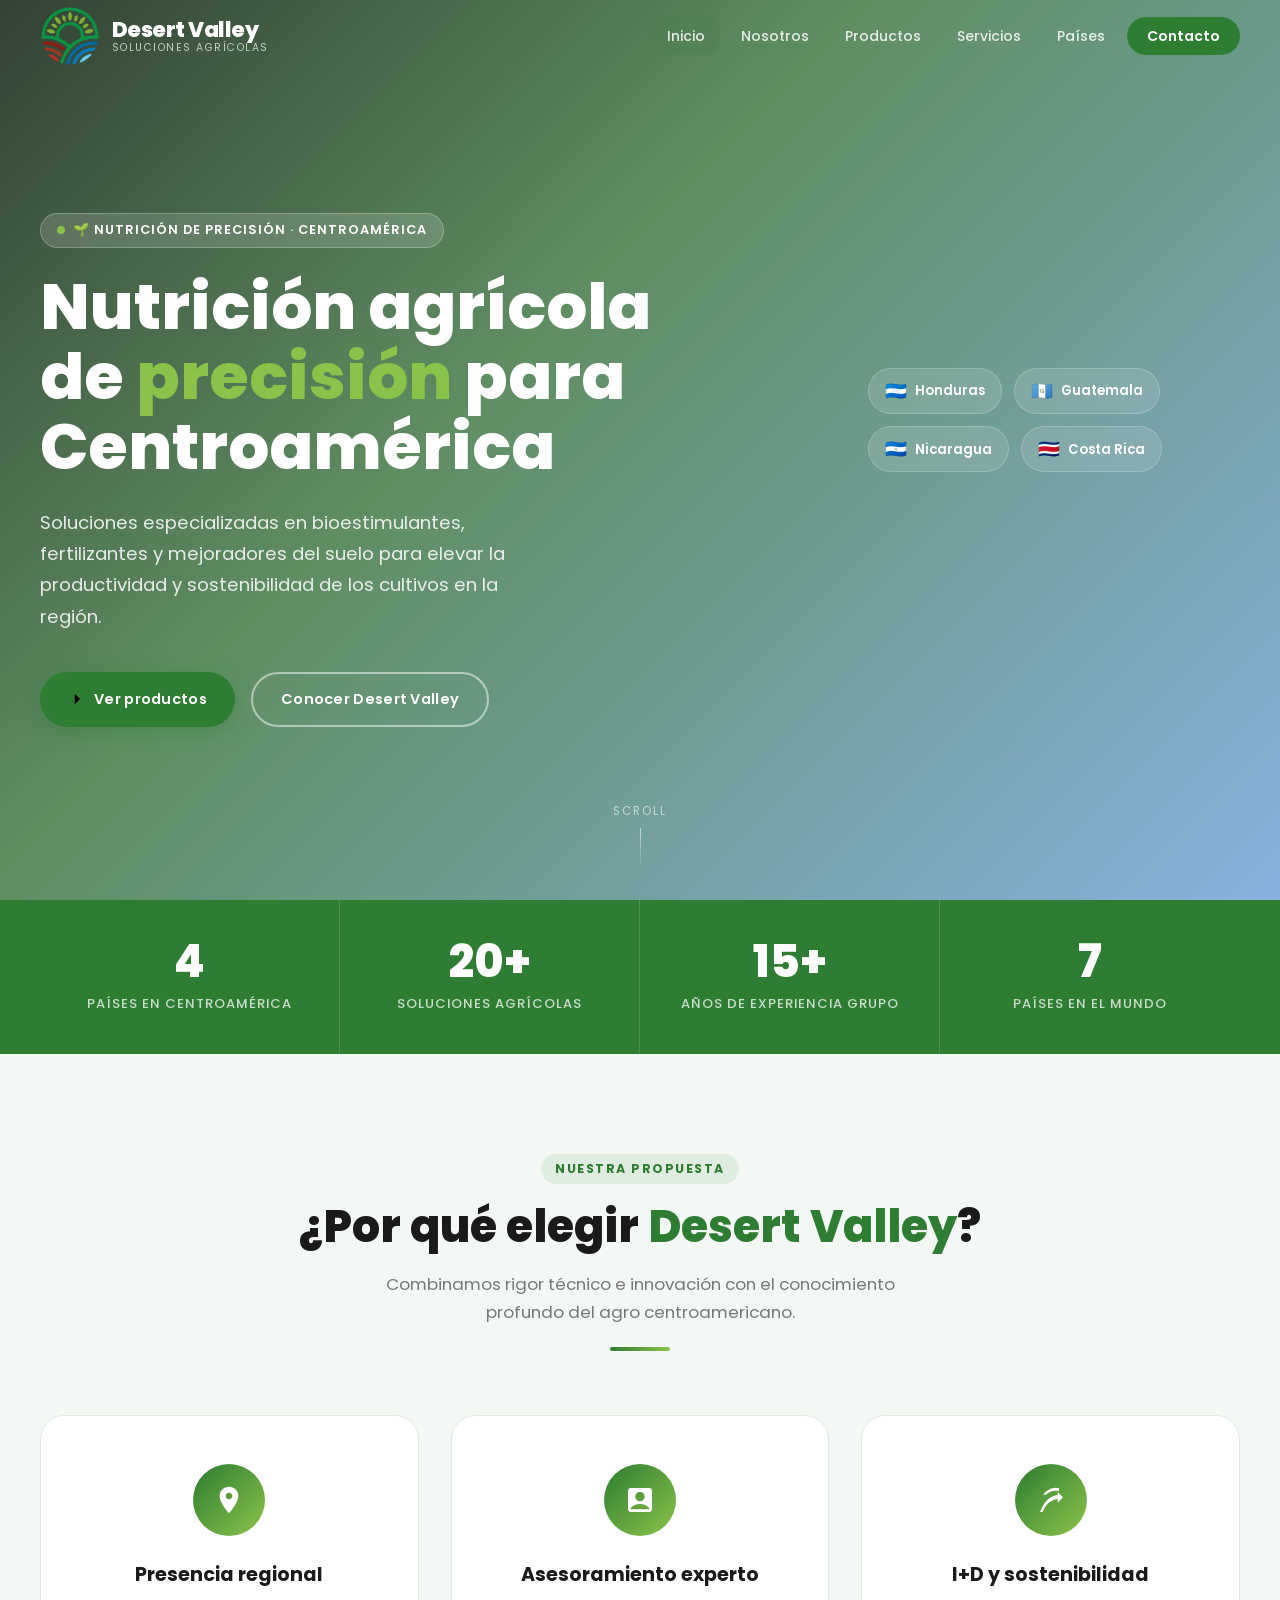
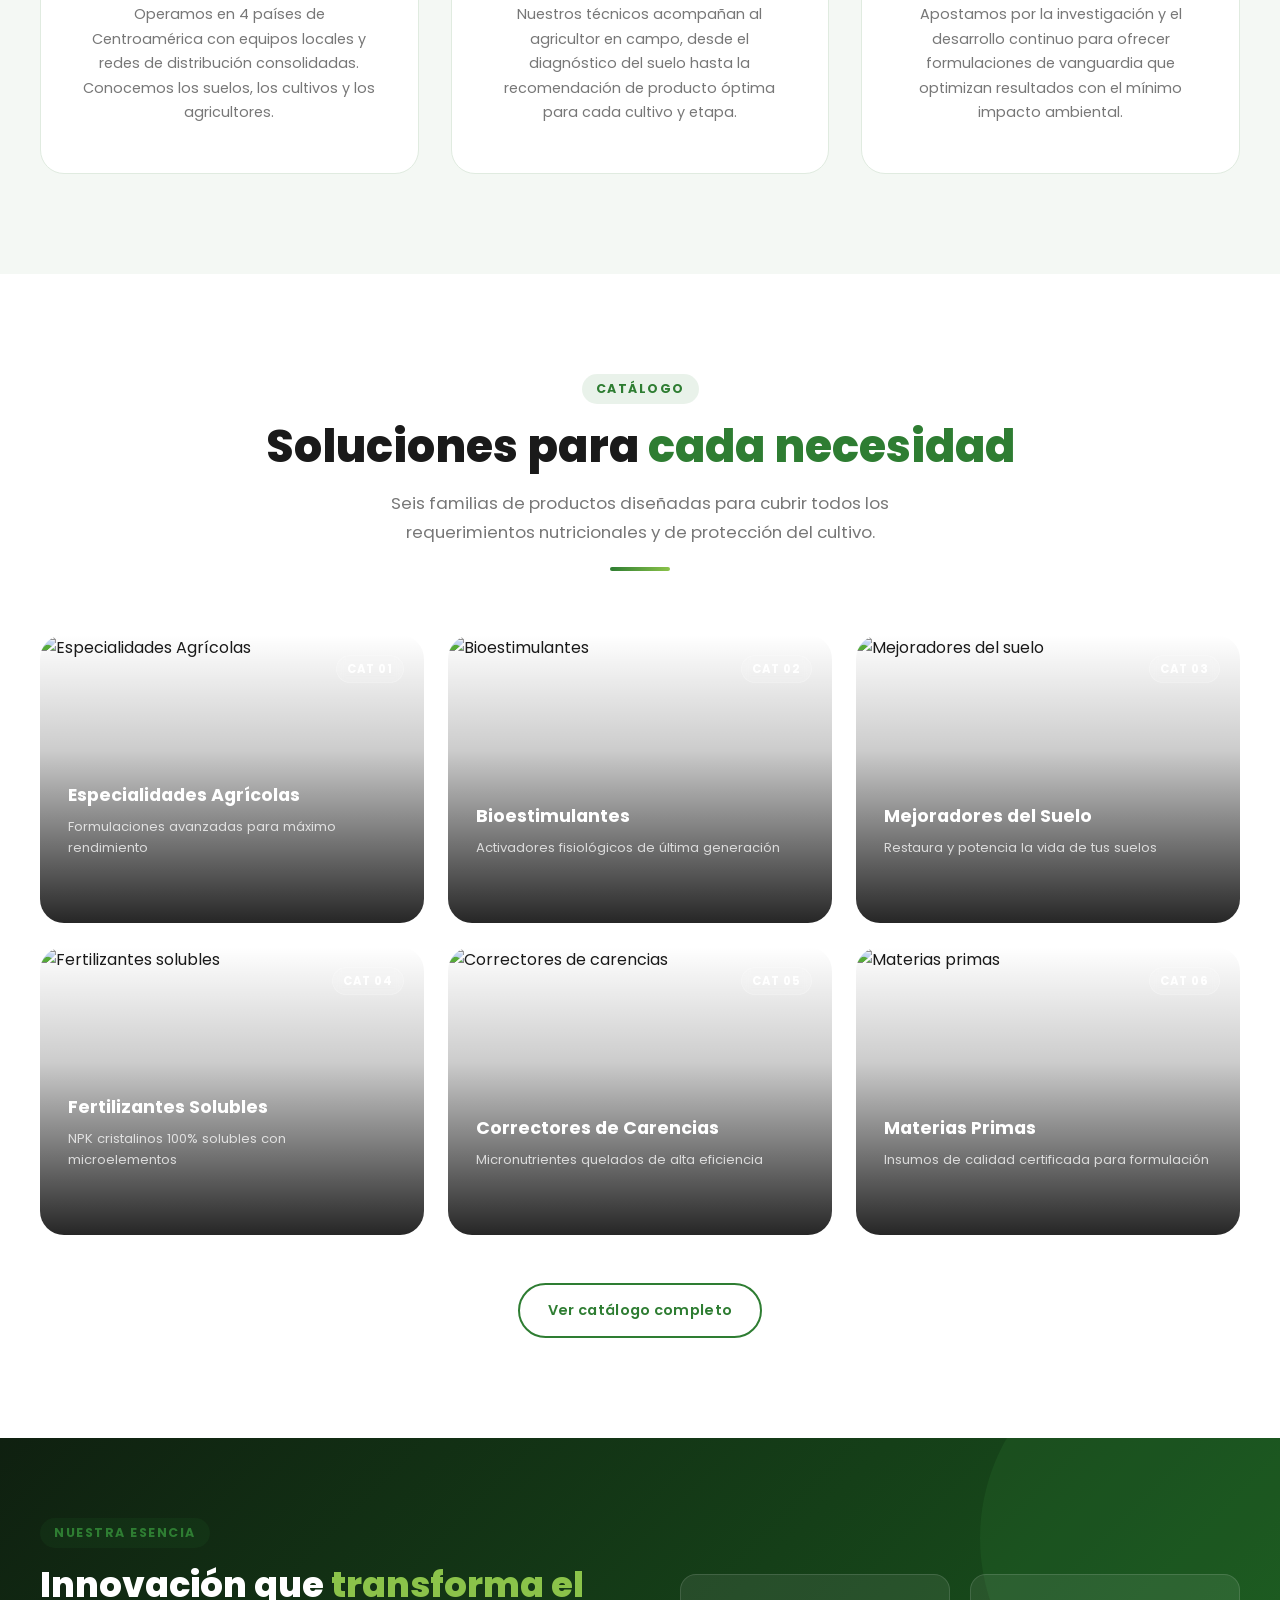
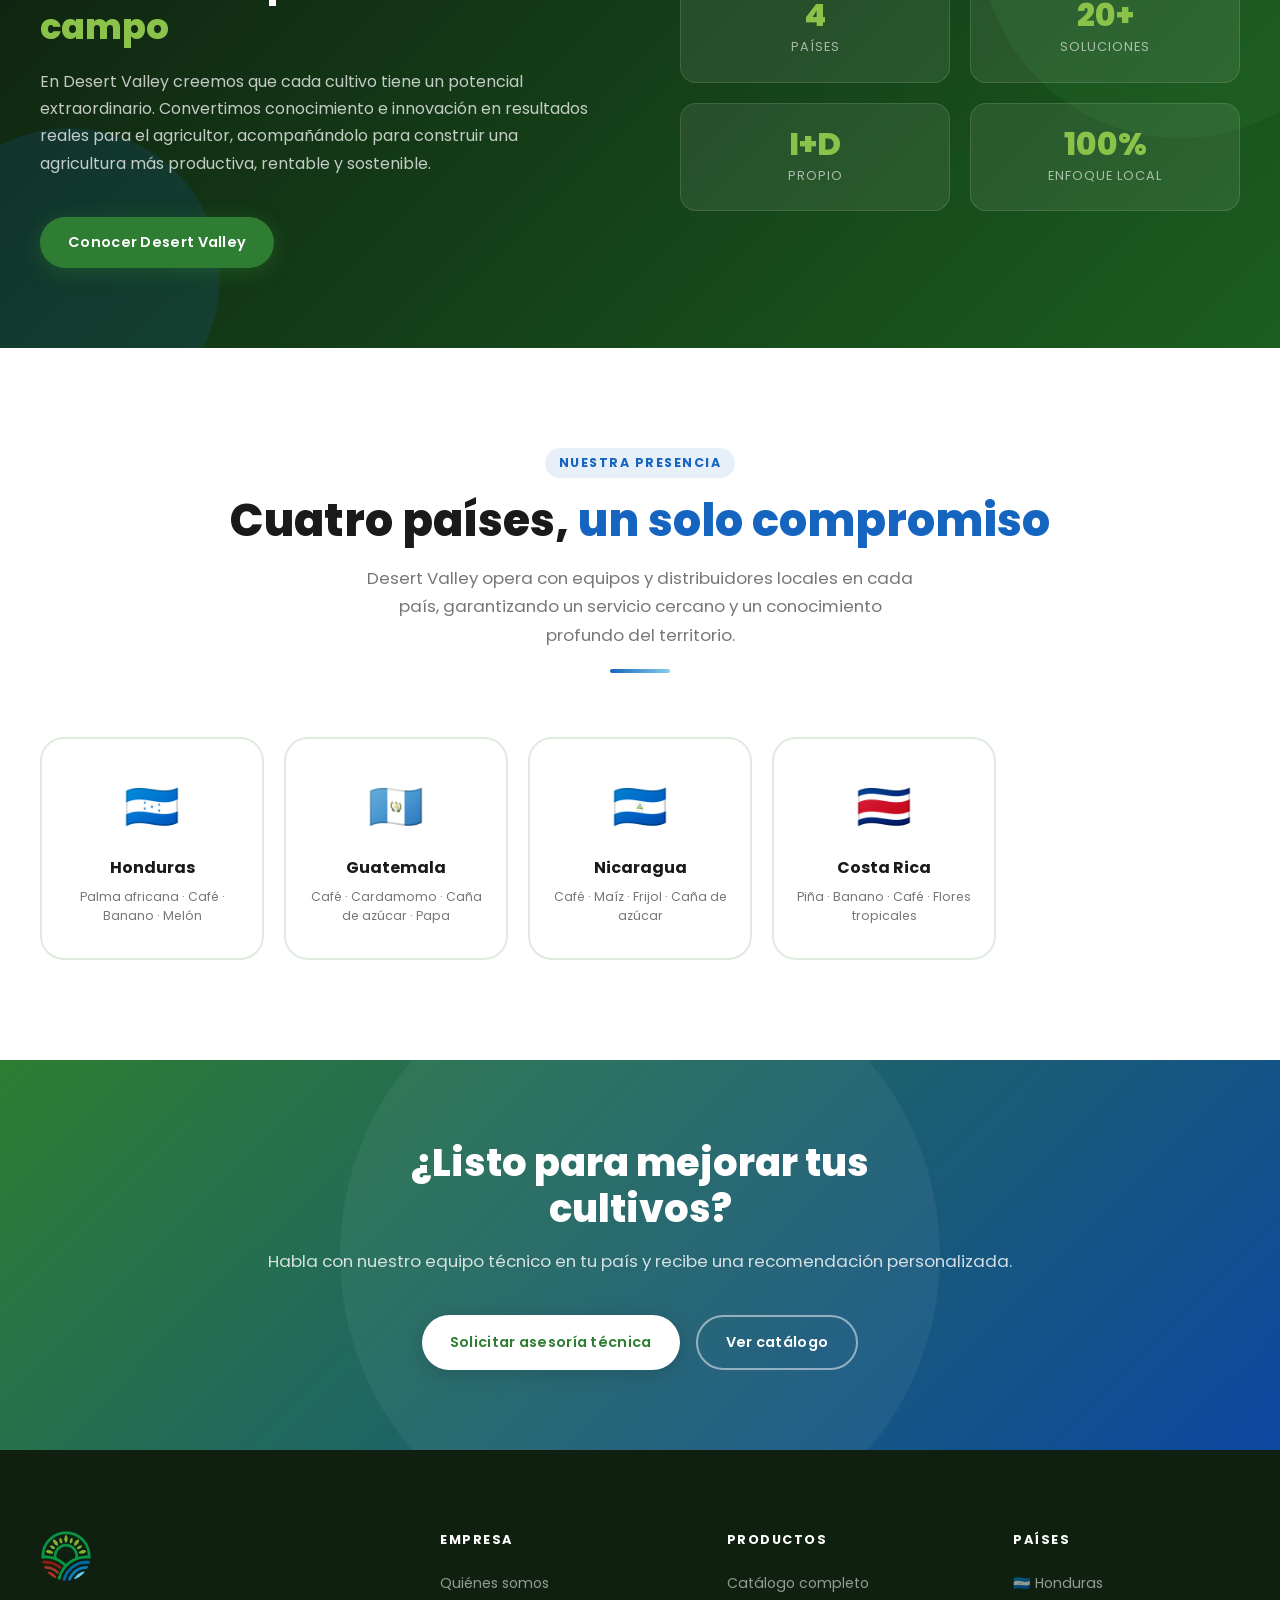
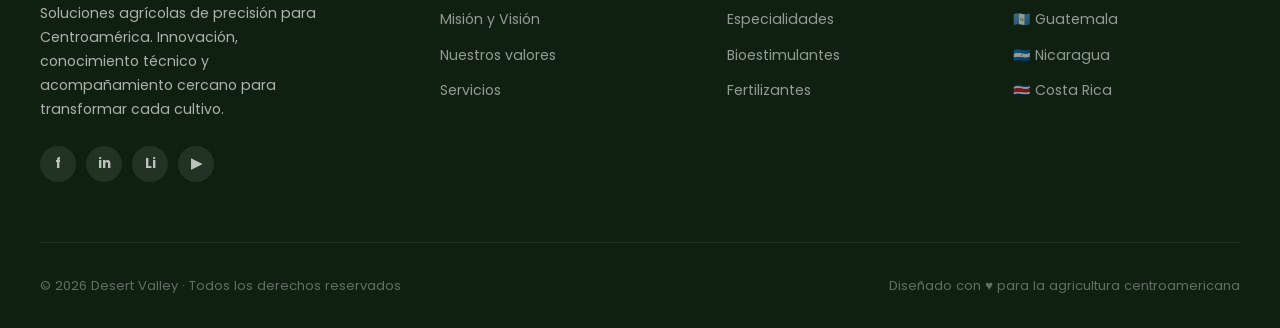
==== index.html @ 058f2b7f "Web Desert Valley: versión inicial (marca independiente, 4 países, copy oficial) Co-Authored-By: Cla" ====
<!DOCTYPE html>
<html lang="es">
<head>
  <meta charset="UTF-8">
  <meta name="viewport" content="width=device-width, initial-scale=1.0">
  <title>Desert Valley | Nutrición Agrícola para Centroamérica</title>
  <meta name="description" content="Desert Valley — soluciones agrícolas de precisión para Honduras, Guatemala, Nicaragua y Costa Rica. Innovación que transforma el campo.">
  <link rel="stylesheet" href="styles.css">
</head>
<body>

<!-- ===================== NAV ===================== -->
<nav class="nav transparent nav-transparent">
  <a href="index.html" class="nav-logo">
    <img src="logo-desert-valley.png" alt="Desert Valley" style="height:60px;width:auto;object-fit:contain;">
    <div class="nav-logo-text">Desert Valley<span>Soluciones Agrícolas</span></div>
  </a>
  <ul class="nav-links">
    <li><a href="index.html" class="active">Inicio</a></li>
    <li><a href="nosotros.html">Nosotros</a></li>
    <li><a href="productos.html">Productos</a></li>
    <li><a href="servicios.html">Servicios</a></li>
    <li><a href="paises.html">Países</a></li>
    <li><a href="contacto.html" class="nav-cta">Contacto</a></li>
  </ul>
  <button class="hamburger" aria-label="Menú">
    <span></span><span></span><span></span>
  </button>
</nav>

<nav class="mobile-menu">
  <a href="index.html">Inicio</a>
  <a href="nosotros.html">Nosotros</a>
  <a href="productos.html">Productos</a>
  <a href="servicios.html">Servicios</a>
  <a href="paises.html">Países</a>
  <a href="contacto.html">Contacto</a>
</nav>

<!-- ===================== HERO ===================== -->
<section class="hero">
  <div class="hero-bg" style="background-image: url('https://images.unsplash.com/photo-1500382017468-9049fed747ef?w=1600&q=85');"></div>
  <div class="hero-overlay"></div>
  <div class="hero-content">
    <div class="hero-badge">🌱 Nutrición de precisión · Centroamérica</div>
    <h1>Nutrición agrícola de <span>precisión</span> para Centroamérica</h1>
    <p>Soluciones especializadas en bioestimulantes, fertilizantes y mejoradores del suelo para elevar la productividad y sostenibilidad de los cultivos en la región.</p>
    <div class="hero-buttons">
      <a href="productos.html" class="btn btn-primary">
        <svg viewBox="0 0 24 24"><path d="M9 5l7 7-7 7"/></svg>
        Ver productos
      </a>
      <a href="nosotros.html" class="btn btn-outline">Conocer Desert Valley</a>
    </div>
  </div>
  <div class="hero-countries">
    <div class="country-chip"><span class="flag">🇭🇳</span> Honduras</div>
    <div class="country-chip"><span class="flag">🇬🇹</span> Guatemala</div>
    <div class="country-chip"><span class="flag">🇳🇮</span> Nicaragua</div>
    <div class="country-chip"><span class="flag">🇨🇷</span> Costa Rica</div>
  </div>
  <div class="hero-scroll">
    <span>Scroll</span>
    <div class="scroll-line"></div>
  </div>
</section>

<!-- ===================== STATS ===================== -->
<div class="stats-strip">
  <div class="stats-grid">
    <div class="stat-item reveal">
      <div class="stat-number"><span data-count="4" data-suffix="">0</span></div>
      <div class="stat-label">Países en Centroamérica</div>
    </div>
    <div class="stat-item reveal reveal-delay-1">
      <div class="stat-number"><span data-count="20" data-suffix="+">0</span></div>
      <div class="stat-label">Soluciones agrícolas</div>
    </div>
    <div class="stat-item reveal reveal-delay-2">
      <div class="stat-number"><span data-count="15" data-suffix="+">0</span></div>
      <div class="stat-label">Años de experiencia grupo</div>
    </div>
    <div class="stat-item reveal reveal-delay-3">
      <div class="stat-number"><span data-count="7" data-suffix="">0</span></div>
      <div class="stat-label">Países en el mundo</div>
    </div>
  </div>
</div>

<!-- ===================== POR QUÉ DESERT VALLEY ===================== -->
<section class="section bg-light">
  <div class="container">
    <div class="section-header reveal">
      <div class="section-tag">Nuestra propuesta</div>
      <h2>¿Por qué elegir <span>Desert Valley</span>?</h2>
      <p>Combinamos rigor técnico e innovación con el conocimiento profundo del agro centroamericano.</p>
      <div class="divider"></div>
    </div>
    <div class="pillars-grid">
      <div class="pillar-card reveal reveal-delay-1">
        <div class="pillar-icon">
          <svg viewBox="0 0 24 24"><path d="M12 2C8.13 2 5 5.13 5 9c0 5.25 7 13 7 13s7-7.75 7-13c0-3.87-3.13-7-7-7zm0 9.5c-1.38 0-2.5-1.12-2.5-2.5s1.12-2.5 2.5-2.5 2.5 1.12 2.5 2.5-1.12 2.5-2.5 2.5z"/></svg>
        </div>
        <h3>Presencia regional</h3>
        <p>Operamos en 4 países de Centroamérica con equipos locales y redes de distribución consolidadas. Conocemos los suelos, los cultivos y los agricultores.</p>
      </div>
      <div class="pillar-card reveal reveal-delay-2">
        <div class="pillar-icon">
          <svg viewBox="0 0 24 24"><path d="M19 3H5c-1.1 0-2 .9-2 2v14c0 1.1.9 2 2 2h14c1.1 0 2-.9 2-2V5c0-1.1-.9-2-2-2zm-7 3c1.93 0 3.5 1.57 3.5 3.5S13.93 13 12 13s-3.5-1.57-3.5-3.5S10.07 6 12 6zm7 13H5v-.23c0-.62.28-1.2.76-1.58C7.47 15.82 9.64 15 12 15s4.53.82 6.24 2.19c.48.38.76.97.76 1.58V19z"/></svg>
        </div>
        <h3>Asesoramiento experto</h3>
        <p>Nuestros técnicos acompañan al agricultor en campo, desde el diagnóstico del suelo hasta la recomendación de producto óptima para cada cultivo y etapa.</p>
      </div>
      <div class="pillar-card reveal reveal-delay-3">
        <div class="pillar-icon">
          <svg viewBox="0 0 24 24"><path d="M17 8C8 10 5.9 16.17 3.82 21H5.71C7.42 17.06 9.63 12.53 17 11v3l4-4-4-4v2zM9 5.08A11 11 0 0 1 17.07 3l.93.08V5.2l-.93-.08C13.29 4.73 10.48 5.8 8.23 8H6.08C6.97 6.8 7.97 5.84 9 5.08z"/></svg>
        </div>
        <h3>I+D y sostenibilidad</h3>
        <p>Apostamos por la investigación y el desarrollo continuo para ofrecer formulaciones de vanguardia que optimizan resultados con el mínimo impacto ambiental.</p>
      </div>
    </div>
  </div>
</section>

<!-- ===================== CATEGORÍAS DE PRODUCTOS ===================== -->
<section class="section">
  <div class="container">
    <div class="section-header reveal">
      <div class="section-tag">Catálogo</div>
      <h2>Soluciones para <span>cada necesidad</span></h2>
      <p>Seis familias de productos diseñadas para cubrir todos los requerimientos nutricionales y de protección del cultivo.</p>
      <div class="divider"></div>
    </div>
    <div class="categories-grid">

      <div class="category-card reveal reveal-delay-1" data-goto-category="especialidades">
        <img src="https://images.unsplash.com/photo-1464226184884-fa280b87c399?w=600&q=80" alt="Especialidades Agrícolas" loading="lazy">
        <div class="category-card-overlay">
          <span class="category-card-num">CAT 01</span>
          <h3>Especialidades Agrícolas</h3>
          <p>Formulaciones avanzadas para máximo rendimiento</p>
          <span class="category-link">Ver productos →</span>
        </div>
      </div>

      <div class="category-card reveal reveal-delay-2" data-goto-category="bioestimulantes">
        <img src="https://images.unsplash.com/photo-1416879595882-3373a0480b5b?w=600&q=80" alt="Bioestimulantes" loading="lazy">
        <div class="category-card-overlay">
          <span class="category-card-num">CAT 02</span>
          <h3>Bioestimulantes</h3>
          <p>Activadores fisiológicos de última generación</p>
          <span class="category-link">Ver productos →</span>
        </div>
      </div>

      <div class="category-card reveal reveal-delay-3" data-goto-category="mejoradores">
        <img src="https://images.unsplash.com/photo-1574323347407-f5e1ad6d020b?w=600&q=80" alt="Mejoradores del suelo" loading="lazy">
        <div class="category-card-overlay">
          <span class="category-card-num">CAT 03</span>
          <h3>Mejoradores del Suelo</h3>
          <p>Restaura y potencia la vida de tus suelos</p>
          <span class="category-link">Ver productos →</span>
        </div>
      </div>

      <div class="category-card reveal reveal-delay-1" data-goto-category="fertilizantes">
        <img src="https://images.unsplash.com/photo-1625246333195-78d9c38ad449?w=600&q=80" alt="Fertilizantes solubles" loading="lazy">
        <div class="category-card-overlay">
          <span class="category-card-num">CAT 04</span>
          <h3>Fertilizantes Solubles</h3>
          <p>NPK cristalinos 100% solubles con microelementos</p>
          <span class="category-link">Ver productos →</span>
        </div>
      </div>

      <div class="category-card reveal reveal-delay-2" data-goto-category="correctores">
        <img src="https://images.unsplash.com/photo-1524178232363-1fb2b075b655?w=600&q=80" alt="Correctores de carencias" loading="lazy">
        <div class="category-card-overlay">
          <span class="category-card-num">CAT 05</span>
          <h3>Correctores de Carencias</h3>
          <p>Micronutrientes quelados de alta eficiencia</p>
          <span class="category-link">Ver productos →</span>
        </div>
      </div>

      <div class="category-card reveal reveal-delay-3" data-goto-category="materias">
        <img src="https://images.unsplash.com/photo-1586771107445-d3ca888129ff?w=600&q=80" alt="Materias primas" loading="lazy">
        <div class="category-card-overlay">
          <span class="category-card-num">CAT 06</span>
          <h3>Materias Primas</h3>
          <p>Insumos de calidad certificada para formulación</p>
          <span class="category-link">Ver productos →</span>
        </div>
      </div>

    </div>
    <div style="text-align:center; margin-top: 48px;" class="reveal">
      <a href="productos.html" class="btn btn-outline-green">Ver catálogo completo</a>
    </div>
  </div>
</section>

<!-- ===================== MARCA / PROMESA ===================== -->
<div class="group-banner">
  <div class="group-banner-inner">
    <div class="reveal">
      <div class="section-tag">Nuestra esencia</div>
      <h2>Innovación que <span>transforma el campo</span></h2>
      <p>En Desert Valley creemos que cada cultivo tiene un potencial extraordinario. Convertimos conocimiento e innovación en resultados reales para el agricultor, acompañándolo para construir una agricultura más productiva, rentable y sostenible.</p>
      <a href="nosotros.html" class="btn btn-primary" style="margin-top:8px">Conocer Desert Valley</a>
    </div>
    <div class="group-stats reveal reveal-delay-1">
      <div class="group-stat">
        <div class="group-stat-num">4</div>
        <div class="group-stat-label">Países</div>
      </div>
      <div class="group-stat">
        <div class="group-stat-num">20+</div>
        <div class="group-stat-label">Soluciones</div>
      </div>
      <div class="group-stat">
        <div class="group-stat-num">I+D</div>
        <div class="group-stat-label">Propio</div>
      </div>
      <div class="group-stat">
        <div class="group-stat-num">100%</div>
        <div class="group-stat-label">Enfoque local</div>
      </div>
    </div>
  </div>
</div>

<!-- ===================== PAÍSES ===================== -->
<section class="section">
  <div class="container">
    <div class="section-header reveal">
      <div class="section-tag blue">Nuestra presencia</div>
      <h2>Cuatro países, <span class="blue">un solo compromiso</span></h2>
      <p>Desert Valley opera con equipos y distribuidores locales en cada país, garantizando un servicio cercano y un conocimiento profundo del territorio.</p>
      <div class="divider" style="background: linear-gradient(90deg, var(--blue-main), var(--blue-sky));"></div>
    </div>
    <div class="countries-grid">
      <a href="paises.html" class="country-card reveal reveal-delay-1">
        <div class="country-flag">🇭🇳</div>
        <div class="country-name">Honduras</div>
        <div class="country-crops">Palma africana · Café · Banano · Melón</div>
      </a>
      <a href="paises.html" class="country-card reveal reveal-delay-2">
        <div class="country-flag">🇬🇹</div>
        <div class="country-name">Guatemala</div>
        <div class="country-crops">Café · Cardamomo · Caña de azúcar · Papa</div>
      </a>
      <a href="paises.html" class="country-card reveal reveal-delay-3">
        <div class="country-flag">🇳🇮</div>
        <div class="country-name">Nicaragua</div>
        <div class="country-crops">Café · Maíz · Frijol · Caña de azúcar</div>
      </a>
      <a href="paises.html" class="country-card reveal reveal-delay-4">
        <div class="country-flag">🇨🇷</div>
        <div class="country-name">Costa Rica</div>
        <div class="country-crops">Piña · Banano · Café · Flores tropicales</div>
      </a>
    </div>
  </div>
</section>

<!-- ===================== CTA ===================== -->
<section class="cta-section">
  <h2 class="reveal">¿Listo para mejorar tus cultivos?</h2>
  <p class="reveal reveal-delay-1">Habla con nuestro equipo técnico en tu país y recibe una recomendación personalizada.</p>
  <div class="cta-buttons reveal reveal-delay-2">
    <a href="contacto.html" class="btn btn-white">Solicitar asesoría técnica</a>
    <a href="productos.html" class="btn btn-outline-white">Ver catálogo</a>
  </div>
</section>

<!-- ===================== FOOTER ===================== -->
<footer class="footer">
  <div class="footer-grid">
    <div>
      <div class="footer-brand-logo">
        <img src="logo-desert-valley.png" alt="Desert Valley" style="height:52px;width:auto;object-fit:contain;">
      </div>
      <p class="footer-desc">Soluciones agrícolas de precisión para Centroamérica. Innovación, conocimiento técnico y acompañamiento cercano para transformar cada cultivo.</p>
      <div class="footer-social">
        <a href="#" class="social-link" title="Facebook">f</a>
        <a href="#" class="social-link" title="Instagram">in</a>
        <a href="#" class="social-link" title="LinkedIn">Li</a>
        <a href="#" class="social-link" title="YouTube">▶</a>
      </div>
    </div>
    <div class="footer-col">
      <h4>Empresa</h4>
      <ul>
        <li><a href="nosotros.html">Quiénes somos</a></li>
        <li><a href="nosotros.html#mision">Misión y Visión</a></li>
        <li><a href="nosotros.html#valores">Nuestros valores</a></li>
        <li><a href="servicios.html">Servicios</a></li>
      </ul>
    </div>
    <div class="footer-col">
      <h4>Productos</h4>
      <ul>
        <li><a href="productos.html">Catálogo completo</a></li>
        <li><a href="productos.html">Especialidades</a></li>
        <li><a href="productos.html">Bioestimulantes</a></li>
        <li><a href="productos.html">Fertilizantes</a></li>
      </ul>
    </div>
    <div class="footer-col">
      <h4>Países</h4>
      <ul>
        <li><a href="paises.html">🇭🇳 Honduras</a></li>
        <li><a href="paises.html">🇬🇹 Guatemala</a></li>
        <li><a href="paises.html">🇳🇮 Nicaragua</a></li>
        <li><a href="paises.html">🇨🇷 Costa Rica</a></li>
      </ul>
    </div>
  </div>
  <div class="footer-bottom">
    <span>© 2026 Desert Valley · Todos los derechos reservados</span>
    <span>Diseñado con ♥ para la agricultura centroamericana</span>
  </div>
</footer>

<script src="main.js"></script>
</body>
</html>
---- styles.css ----
@import url('https://fonts.googleapis.com/css2?family=Poppins:wght@300;400;500;600;700;800;900&display=swap');

/* ===================== VARIABLES ===================== */
:root {
  --green-dark:   #1B5E20;
  --green-main:   #2E7D32;
  --green-mid:    #388E3C;
  --green-light:  #8BC34A;
  --red-dark:     #8B2020;
  --red-main:     #CC3333;
  --blue-dark:    #0D47A1;
  --blue-main:    #1565C0;
  --blue-mid:     #1976D2;
  --blue-sky:     #87CEEB;
  --text-dark:    #1A1A1A;
  --text-mid:     #444444;
  --text-light:   #777777;
  --bg-white:     #FFFFFF;
  --bg-light:     #F4F8F4;
  --bg-dark:      #0F2010;
  --border:       #E0EBE0;
  --shadow-sm:    0 2px 12px rgba(0,0,0,0.08);
  --shadow-md:    0 8px 32px rgba(0,0,0,0.12);
  --shadow-lg:    0 20px 60px rgba(0,0,0,0.18);
  --radius-sm:    8px;
  --radius-md:    16px;
  --radius-lg:    24px;
  --transition:   0.3s cubic-bezier(0.4, 0, 0.2, 1);
}

/* ===================== RESET ===================== */
*, *::before, *::after { box-sizing: border-box; margin: 0; padding: 0; }
html { scroll-behavior: smooth; font-size: 16px; }
body {
  font-family: 'Poppins', sans-serif;
  color: var(--text-dark);
  background: var(--bg-white);
  overflow-x: hidden;
  line-height: 1.6;
}
a { text-decoration: none; color: inherit; }
ul { list-style: none; }
img { max-width: 100%; display: block; }
button { cursor: pointer; border: none; background: none; font-family: inherit; }
input, textarea, select {
  font-family: inherit;
  outline: none;
  border: 1px solid var(--border);
  border-radius: var(--radius-sm);
  padding: 12px 16px;
  width: 100%;
  font-size: 0.95rem;
  transition: border-color var(--transition);
  background: var(--bg-white);
}
input:focus, textarea:focus, select:focus { border-color: var(--green-main); box-shadow: 0 0 0 3px rgba(46,125,50,0.1); }

/* ===================== SCROLL ANIMATION ===================== */
.reveal {
  opacity: 0;
  transform: translateY(40px);
  transition: opacity 0.7s ease, transform 0.7s ease;
}
.reveal.visible {
  opacity: 1;
  transform: translateY(0);
}
.reveal-delay-1 { transition-delay: 0.1s; }
.reveal-delay-2 { transition-delay: 0.2s; }
.reveal-delay-3 { transition-delay: 0.3s; }
.reveal-delay-4 { transition-delay: 0.4s; }
.reveal-delay-5 { transition-delay: 0.5s; }

/* ===================== NAVIGATION ===================== */
.nav {
  position: fixed;
  top: 0; left: 0; right: 0;
  z-index: 1000;
  padding: 0 40px;
  height: 72px;
  display: flex;
  align-items: center;
  justify-content: space-between;
  transition: background var(--transition), box-shadow var(--transition);
}
.nav.transparent { background: transparent; }
.nav.solid {
  background: rgba(255,255,255,0.97);
  backdrop-filter: blur(10px);
  box-shadow: var(--shadow-sm);
}
.nav-logo {
  display: flex;
  align-items: center;
  gap: 12px;
}
.nav-logo img {
  height: 44px;
  width: auto;
}
.nav-logo-text {
  font-size: 1.35rem;
  font-weight: 800;
  color: var(--green-main);
  letter-spacing: -0.5px;
  line-height: 1.1;
}
.nav-logo-text span {
  display: block;
  font-size: 0.65rem;
  font-weight: 400;
  color: var(--text-light);
  letter-spacing: 1.5px;
  text-transform: uppercase;
}
.nav-links {
  display: flex;
  align-items: center;
  gap: 8px;
}
.nav-links a {
  padding: 8px 14px;
  font-size: 0.875rem;
  font-weight: 500;
  color: var(--text-mid);
  border-radius: var(--radius-sm);
  transition: color var(--transition), background var(--transition);
  white-space: nowrap;
}
.nav-links a:hover,
.nav-links a.active {
  color: var(--green-main);
  background: rgba(46,125,50,0.08);
}
.nav-cta {
  background: var(--green-main) !important;
  color: white !important;
  padding: 9px 20px !important;
  border-radius: 40px !important;
  font-weight: 600 !important;
}
.nav-cta:hover { background: var(--green-dark) !important; }
.nav-transparent .nav-links a { color: rgba(255,255,255,0.85); }
.nav-transparent .nav-links a:hover { color: white; background: rgba(255,255,255,0.15); }
.nav-transparent .nav-logo-text { color: white; }
.nav-transparent .nav-logo-text span { color: rgba(255,255,255,0.7); }

.hamburger {
  display: none;
  flex-direction: column;
  gap: 5px;
  padding: 8px;
  border-radius: 8px;
  transition: background var(--transition);
}
.hamburger:hover { background: rgba(46,125,50,0.1); }
.hamburger span {
  display: block;
  width: 24px;
  height: 2px;
  background: var(--text-dark);
  border-radius: 2px;
  transition: transform var(--transition), opacity var(--transition);
}
.nav-transparent .hamburger span { background: white; }
.hamburger.open span:nth-child(1) { transform: translateY(7px) rotate(45deg); }
.hamburger.open span:nth-child(2) { opacity: 0; }
.hamburger.open span:nth-child(3) { transform: translateY(-7px) rotate(-45deg); }

.mobile-menu {
  display: none;
  position: fixed;
  top: 72px; left: 0; right: 0;
  background: white;
  padding: 20px;
  z-index: 999;
  box-shadow: var(--shadow-md);
  flex-direction: column;
  gap: 4px;
}
.mobile-menu.open { display: flex; }
.mobile-menu a {
  padding: 12px 16px;
  font-size: 0.95rem;
  font-weight: 500;
  color: var(--text-mid);
  border-radius: var(--radius-sm);
  transition: color var(--transition), background var(--transition);
}
.mobile-menu a:hover { color: var(--green-main); background: var(--bg-light); }

/* ===================== HERO ===================== */
.hero {
  position: relative;
  min-height: 100vh;
  display: flex;
  align-items: center;
  overflow: hidden;
}
.hero-bg {
  position: absolute;
  inset: 0;
  background-size: cover;
  background-position: center;
  transform: scale(1.08);
  transition: transform 8s ease;
}
.hero-bg.loaded { transform: scale(1); }
.hero-overlay {
  position: absolute;
  inset: 0;
  background: linear-gradient(
    135deg,
    rgba(15, 32, 16, 0.85) 0%,
    rgba(27, 94, 32, 0.7) 40%,
    rgba(21, 101, 192, 0.5) 100%
  );
}
.hero-content {
  position: relative;
  z-index: 2;
  max-width: 1200px;
  margin: 0 auto;
  padding: 120px 40px 80px;
  width: 100%;
}
.hero-badge {
  display: inline-flex;
  align-items: center;
  gap: 8px;
  background: rgba(255,255,255,0.15);
  backdrop-filter: blur(8px);
  border: 1px solid rgba(255,255,255,0.25);
  padding: 6px 16px;
  border-radius: 40px;
  color: white;
  font-size: 0.8rem;
  font-weight: 600;
  letter-spacing: 1px;
  text-transform: uppercase;
  margin-bottom: 24px;
  animation: fadeInDown 0.8s ease forwards;
}
.hero-badge::before {
  content: '';
  width: 8px;
  height: 8px;
  border-radius: 50%;
  background: var(--green-light);
  animation: pulse 2s infinite;
}
@keyframes pulse {
  0%, 100% { opacity: 1; transform: scale(1); }
  50% { opacity: 0.5; transform: scale(1.4); }
}
.hero h1 {
  font-size: clamp(2.5rem, 5vw, 4.2rem);
  font-weight: 800;
  color: white;
  line-height: 1.1;
  margin-bottom: 24px;
  max-width: 700px;
  animation: fadeInUp 0.8s ease 0.2s both;
}
.hero h1 span { color: var(--green-light); }
.hero p {
  font-size: 1.15rem;
  color: rgba(255,255,255,0.85);
  max-width: 520px;
  margin-bottom: 40px;
  animation: fadeInUp 0.8s ease 0.4s both;
  line-height: 1.7;
}
.hero-buttons {
  display: flex;
  gap: 16px;
  flex-wrap: wrap;
  animation: fadeInUp 0.8s ease 0.6s both;
}
.hero-countries {
  position: relative;
  z-index: 2;
  display: flex;
  align-items: center;
  gap: 12px;
  padding: 0 40px 60px;
  max-width: 1200px;
  margin: 0 auto;
  flex-wrap: wrap;
  animation: fadeInUp 0.8s ease 0.8s both;
}
.country-chip {
  display: flex;
  align-items: center;
  gap: 8px;
  background: rgba(255,255,255,0.12);
  backdrop-filter: blur(8px);
  border: 1px solid rgba(255,255,255,0.2);
  padding: 8px 16px;
  border-radius: 40px;
  color: white;
  font-size: 0.82rem;
  font-weight: 600;
  transition: background var(--transition), transform var(--transition);
  cursor: default;
}
.country-chip:hover {
  background: rgba(255,255,255,0.22);
  transform: translateY(-2px);
}
.country-chip .flag { font-size: 1.1rem; }
.hero-scroll {
  position: absolute;
  bottom: 32px;
  left: 50%;
  transform: translateX(-50%);
  z-index: 2;
  display: flex;
  flex-direction: column;
  align-items: center;
  gap: 8px;
  color: rgba(255,255,255,0.6);
  font-size: 0.72rem;
  letter-spacing: 2px;
  text-transform: uppercase;
  animation: fadeIn 1s ease 1.2s both;
}
.scroll-line {
  width: 1px;
  height: 40px;
  background: linear-gradient(to bottom, rgba(255,255,255,0.6), transparent);
  animation: scrollAnim 2s ease-in-out infinite;
}
@keyframes scrollAnim {
  0%, 100% { transform: scaleY(1); opacity: 1; }
  50% { transform: scaleY(0.5); opacity: 0.4; }
}

/* ===================== BUTTONS ===================== */
.btn {
  display: inline-flex;
  align-items: center;
  gap: 8px;
  padding: 14px 28px;
  border-radius: 40px;
  font-weight: 600;
  font-size: 0.9rem;
  transition: all var(--transition);
  letter-spacing: 0.3px;
}
.btn-primary {
  background: var(--green-main);
  color: white;
  box-shadow: 0 4px 20px rgba(46,125,50,0.4);
}
.btn-primary:hover {
  background: var(--green-dark);
  box-shadow: 0 8px 32px rgba(46,125,50,0.5);
  transform: translateY(-2px);
}
.btn-outline {
  background: transparent;
  color: white;
  border: 2px solid rgba(255,255,255,0.5);
}
.btn-outline:hover {
  background: rgba(255,255,255,0.12);
  border-color: white;
  transform: translateY(-2px);
}
.btn-outline-green {
  background: transparent;
  color: var(--green-main);
  border: 2px solid var(--green-main);
}
.btn-outline-green:hover {
  background: var(--green-main);
  color: white;
  transform: translateY(-2px);
}
.btn-blue {
  background: var(--blue-main);
  color: white;
  box-shadow: 0 4px 20px rgba(21,101,192,0.3);
}
.btn-blue:hover {
  background: var(--blue-dark);
  transform: translateY(-2px);
}
.btn svg { width: 18px; height: 18px; flex-shrink: 0; }

/* ===================== SECTION HEADERS ===================== */
.section { padding: 100px 40px; }
.section-sm { padding: 60px 40px; }
.container { max-width: 1200px; margin: 0 auto; }
.section-header {
  text-align: center;
  margin-bottom: 64px;
}
.section-tag {
  display: inline-flex;
  align-items: center;
  gap: 8px;
  background: rgba(46,125,50,0.1);
  color: var(--green-main);
  padding: 5px 14px;
  border-radius: 40px;
  font-size: 0.78rem;
  font-weight: 700;
  letter-spacing: 1.5px;
  text-transform: uppercase;
  margin-bottom: 16px;
}
.section-tag.blue {
  background: rgba(21,101,192,0.1);
  color: var(--blue-main);
}
.section-tag.red {
  background: rgba(204,51,51,0.1);
  color: var(--red-main);
}
.section-header h2 {
  font-size: clamp(1.8rem, 3.5vw, 2.8rem);
  font-weight: 800;
  color: var(--text-dark);
  line-height: 1.2;
  margin-bottom: 16px;
}
.section-header h2 span { color: var(--green-main); }
.section-header h2 span.blue { color: var(--blue-main); }
.section-header p {
  font-size: 1.05rem;
  color: var(--text-light);
  max-width: 560px;
  margin: 0 auto;
  line-height: 1.7;
}
.divider {
  width: 60px;
  height: 4px;
  background: linear-gradient(90deg, var(--green-main), var(--green-light));
  border-radius: 2px;
  margin: 20px auto 0;
}

/* ===================== STATS ===================== */
.stats-strip {
  background: var(--green-main);
  padding: 0 40px;
}
.stats-grid {
  max-width: 1200px;
  margin: 0 auto;
  display: grid;
  grid-template-columns: repeat(4, 1fr);
  gap: 0;
}
.stat-item {
  padding: 40px 24px;
  text-align: center;
  border-right: 1px solid rgba(255,255,255,0.15);
  transition: background var(--transition);
}
.stat-item:last-child { border-right: none; }
.stat-item:hover { background: rgba(255,255,255,0.08); }
.stat-number {
  font-size: 2.8rem;
  font-weight: 800;
  color: white;
  line-height: 1;
  margin-bottom: 8px;
}
.stat-number sup {
  font-size: 1.2rem;
  vertical-align: super;
  margin-right: 2px;
}
.stat-label {
  font-size: 0.82rem;
  color: rgba(255,255,255,0.75);
  text-transform: uppercase;
  letter-spacing: 1px;
  font-weight: 500;
}

/* ===================== PILARES ===================== */
.pillars-grid {
  display: grid;
  grid-template-columns: repeat(3, 1fr);
  gap: 32px;
}
.pillar-card {
  background: var(--bg-white);
  border: 1px solid var(--border);
  border-radius: var(--radius-lg);
  padding: 48px 36px;
  text-align: center;
  transition: all var(--transition);
  position: relative;
  overflow: hidden;
}
.pillar-card::before {
  content: '';
  position: absolute;
  bottom: 0; left: 0; right: 0;
  height: 4px;
  background: linear-gradient(90deg, var(--green-main), var(--green-light));
  transform: scaleX(0);
  transition: transform var(--transition);
}
.pillar-card:hover {
  transform: translateY(-8px);
  box-shadow: var(--shadow-lg);
  border-color: transparent;
}
.pillar-card:hover::before { transform: scaleX(1); }
.pillar-icon {
  width: 72px;
  height: 72px;
  border-radius: 50%;
  background: linear-gradient(135deg, var(--green-main), var(--green-light));
  display: flex;
  align-items: center;
  justify-content: center;
  margin: 0 auto 24px;
  transition: transform var(--transition);
}
.pillar-card:hover .pillar-icon { transform: scale(1.1) rotate(5deg); }
.pillar-icon svg { width: 32px; height: 32px; color: white; fill: currentColor; }
.pillar-card h3 {
  font-size: 1.2rem;
  font-weight: 700;
  color: var(--text-dark);
  margin-bottom: 12px;
}
.pillar-card p {
  font-size: 0.9rem;
  color: var(--text-light);
  line-height: 1.7;
}

/* ===================== PRODUCT CATEGORIES ===================== */
.categories-grid {
  display: grid;
  grid-template-columns: repeat(3, 1fr);
  gap: 24px;
}
.category-card {
  position: relative;
  border-radius: var(--radius-lg);
  overflow: hidden;
  aspect-ratio: 4/3;
  cursor: pointer;
  transition: transform var(--transition);
}
.category-card:hover { transform: scale(1.02); }
.category-card img {
  width: 100%;
  height: 100%;
  object-fit: cover;
  transition: transform 0.6s ease;
}
.category-card:hover img { transform: scale(1.08); }
.category-card-overlay {
  position: absolute;
  inset: 0;
  background: linear-gradient(to top, rgba(0,0,0,0.85) 0%, rgba(0,0,0,0.2) 60%, transparent 100%);
  display: flex;
  flex-direction: column;
  justify-content: flex-end;
  padding: 28px;
  transition: background var(--transition);
}
.category-card:hover .category-card-overlay {
  background: linear-gradient(to top, rgba(27,94,32,0.9) 0%, rgba(27,94,32,0.4) 60%, transparent 100%);
}
.category-card-overlay h3 {
  font-size: 1.1rem;
  font-weight: 700;
  color: white;
  margin-bottom: 6px;
}
.category-card-overlay p {
  font-size: 0.82rem;
  color: rgba(255,255,255,0.75);
  margin-bottom: 16px;
}
.category-link {
  display: inline-flex;
  align-items: center;
  gap: 6px;
  color: var(--green-light);
  font-size: 0.82rem;
  font-weight: 600;
  transform: translateX(-4px);
  opacity: 0;
  transition: all var(--transition);
}
.category-card:hover .category-link {
  opacity: 1;
  transform: translateX(0);
}
.category-card-num {
  position: absolute;
  top: 20px;
  right: 20px;
  background: rgba(255,255,255,0.15);
  backdrop-filter: blur(4px);
  border: 1px solid rgba(255,255,255,0.2);
  color: white;
  font-size: 0.72rem;
  font-weight: 700;
  padding: 4px 10px;
  border-radius: 20px;
  letter-spacing: 1px;
}

/* ===================== HEXAGON GROUP BANNER ===================== */
.group-banner {
  background: linear-gradient(135deg, var(--bg-dark) 0%, var(--green-dark) 100%);
  padding: 80px 40px;
  position: relative;
  overflow: hidden;
}
.group-banner::before {
  content: '';
  position: absolute;
  top: -100px; right: -100px;
  width: 400px; height: 400px;
  border-radius: 50%;
  background: rgba(46,125,50,0.2);
}
.group-banner::after {
  content: '';
  position: absolute;
  bottom: -80px; left: -80px;
  width: 300px; height: 300px;
  border-radius: 50%;
  background: rgba(21,101,192,0.15);
}
.group-banner-inner {
  max-width: 1200px;
  margin: 0 auto;
  display: grid;
  grid-template-columns: 1fr 1fr;
  gap: 80px;
  align-items: center;
  position: relative;
  z-index: 1;
}
.group-banner h2 {
  font-size: 2.2rem;
  font-weight: 800;
  color: white;
  line-height: 1.2;
  margin-bottom: 20px;
}
.group-banner h2 span { color: var(--green-light); }
.group-banner p {
  color: rgba(255,255,255,0.75);
  line-height: 1.7;
  margin-bottom: 32px;
  font-size: 1rem;
}
.group-stats {
  display: grid;
  grid-template-columns: 1fr 1fr;
  gap: 20px;
}
.group-stat {
  background: rgba(255,255,255,0.08);
  border: 1px solid rgba(255,255,255,0.12);
  border-radius: var(--radius-md);
  padding: 24px;
  text-align: center;
  transition: background var(--transition);
}
.group-stat:hover { background: rgba(255,255,255,0.14); }
.group-stat-num {
  font-size: 2rem;
  font-weight: 800;
  color: var(--green-light);
  line-height: 1;
  margin-bottom: 6px;
}
.group-stat-label {
  font-size: 0.8rem;
  color: rgba(255,255,255,0.6);
  text-transform: uppercase;
  letter-spacing: 1px;
}

/* ===================== COUNTRIES MAP SECTION ===================== */
.countries-grid {
  display: grid;
  grid-template-columns: repeat(5, 1fr);
  gap: 20px;
}
.country-card {
  background: var(--bg-white);
  border: 2px solid var(--border);
  border-radius: var(--radius-lg);
  padding: 32px 20px;
  text-align: center;
  transition: all var(--transition);
  cursor: pointer;
  position: relative;
  overflow: hidden;
}
.country-card::before {
  content: '';
  position: absolute;
  inset: 0;
  background: linear-gradient(135deg, var(--green-main), var(--blue-main));
  opacity: 0;
  transition: opacity var(--transition);
}
.country-card:hover { transform: translateY(-8px); box-shadow: var(--shadow-lg); border-color: var(--green-main); }
.country-card:hover::before { opacity: 1; }
.country-card:hover * { position: relative; z-index: 1; color: white !important; }
.country-flag { font-size: 2.8rem; margin-bottom: 12px; }
.country-name { font-size: 1rem; font-weight: 700; color: var(--text-dark); margin-bottom: 8px; }
.country-crops { font-size: 0.78rem; color: var(--text-light); line-height: 1.5; }

/* ===================== PRODUCT CARDS (FLIP) ===================== */
.filter-bar {
  display: flex;
  gap: 10px;
  flex-wrap: wrap;
  margin-bottom: 48px;
}
.filter-group { display: flex; gap: 8px; flex-wrap: wrap; }
.filter-label {
  font-size: 0.8rem;
  font-weight: 600;
  color: var(--text-light);
  text-transform: uppercase;
  letter-spacing: 1px;
  align-self: center;
  margin-right: 4px;
}
.filter-btn {
  padding: 8px 18px;
  border-radius: 40px;
  font-size: 0.82rem;
  font-weight: 600;
  border: 2px solid var(--border);
  color: var(--text-mid);
  background: white;
  transition: all var(--transition);
  white-space: nowrap;
}
.filter-btn:hover, .filter-btn.active {
  border-color: var(--green-main);
  color: var(--green-main);
  background: rgba(46,125,50,0.06);
}
.filter-btn.active {
  background: var(--green-main);
  color: white;
}
.products-grid {
  display: grid;
  grid-template-columns: repeat(3, 1fr);
  gap: 28px;
}
.product-card {
  perspective: 1000px;
  height: 320px;
  cursor: pointer;
  transition: transform var(--transition);
}
.product-card.hidden { display: none; }
.product-card-inner {
  position: relative;
  width: 100%;
  height: 100%;
  transform-style: preserve-3d;
  transition: transform 0.6s cubic-bezier(0.4, 0, 0.2, 1);
}
.product-card:hover .product-card-inner { transform: rotateY(180deg); }
.product-front, .product-back {
  position: absolute;
  inset: 0;
  border-radius: var(--radius-lg);
  backface-visibility: hidden;
  -webkit-backface-visibility: hidden;
  overflow: hidden;
}
.product-front {
  background: var(--bg-white);
  border: 1px solid var(--border);
  display: flex;
  flex-direction: column;
}
.product-front-img {
  height: 180px;
  overflow: hidden;
  position: relative;
}
.product-front-img img {
  width: 100%;
  height: 100%;
  object-fit: cover;
  transition: transform 0.6s ease;
}
.product-card:hover .product-front-img img { transform: scale(1.1); }
.product-category-badge {
  position: absolute;
  top: 12px;
  left: 12px;
  background: white;
  color: var(--green-main);
  font-size: 0.7rem;
  font-weight: 700;
  padding: 4px 10px;
  border-radius: 20px;
  letter-spacing: 0.5px;
}
.product-front-body {
  padding: 20px;
  flex: 1;
  display: flex;
  flex-direction: column;
  justify-content: space-between;
}
.product-front h3 {
  font-size: 1rem;
  font-weight: 700;
  color: var(--text-dark);
  margin-bottom: 6px;
}
.product-front p {
  font-size: 0.82rem;
  color: var(--text-light);
  line-height: 1.5;
}
.product-back {
  background: linear-gradient(135deg, var(--green-dark), var(--green-main));
  transform: rotateY(180deg);
  padding: 28px;
  display: flex;
  flex-direction: column;
  justify-content: space-between;
  color: white;
}
.product-back h3 {
  font-size: 1.05rem;
  font-weight: 800;
  margin-bottom: 8px;
}
.product-back-detail {
  font-size: 0.82rem;
  color: rgba(255,255,255,0.85);
  line-height: 1.6;
  margin-bottom: 16px;
  flex: 1;
}
.product-crops {
  display: flex;
  flex-wrap: wrap;
  gap: 6px;
  margin-bottom: 20px;
}
.crop-tag {
  background: rgba(255,255,255,0.15);
  border: 1px solid rgba(255,255,255,0.25);
  color: white;
  font-size: 0.72rem;
  padding: 3px 10px;
  border-radius: 20px;
  font-weight: 500;
}
.product-back-cta {
  display: flex;
  align-items: center;
  gap: 8px;
  color: var(--green-light);
  font-size: 0.85rem;
  font-weight: 700;
  transition: gap var(--transition);
}
.product-card:hover .product-back-cta { gap: 12px; }

/* ===================== MODAL ===================== */
.modal-overlay {
  position: fixed;
  inset: 0;
  background: rgba(0,0,0,0.6);
  backdrop-filter: blur(4px);
  z-index: 2000;
  display: flex;
  align-items: center;
  justify-content: center;
  padding: 20px;
  opacity: 0;
  visibility: hidden;
  transition: all var(--transition);
}
.modal-overlay.open { opacity: 1; visibility: visible; }
.modal {
  background: white;
  border-radius: var(--radius-lg);
  max-width: 700px;
  width: 100%;
  max-height: 85vh;
  overflow-y: auto;
  transform: scale(0.95) translateY(20px);
  transition: transform var(--transition);
  box-shadow: var(--shadow-lg);
}
.modal-overlay.open .modal { transform: scale(1) translateY(0); }
.modal-header {
  position: relative;
  height: 220px;
  overflow: hidden;
}
.modal-header img {
  width: 100%;
  height: 100%;
  object-fit: cover;
}
.modal-header-overlay {
  position: absolute;
  inset: 0;
  background: linear-gradient(to top, rgba(0,0,0,0.7), transparent);
  display: flex;
  align-items: flex-end;
  padding: 24px;
}
.modal-header h2 { color: white; font-size: 1.6rem; font-weight: 800; }
.modal-close {
  position: absolute;
  top: 16px;
  right: 16px;
  width: 36px;
  height: 36px;
  border-radius: 50%;
  background: rgba(255,255,255,0.2);
  backdrop-filter: blur(4px);
  display: flex;
  align-items: center;
  justify-content: center;
  color: white;
  font-size: 1.2rem;
  transition: background var(--transition);
  z-index: 1;
}
.modal-close:hover { background: rgba(255,255,255,0.35); }
.modal-body { padding: 32px; }
.modal-section-title {
  font-size: 0.75rem;
  font-weight: 700;
  text-transform: uppercase;
  letter-spacing: 1.5px;
  color: var(--green-main);
  margin-bottom: 12px;
  margin-top: 24px;
}
.modal-section-title:first-child { margin-top: 0; }
.modal-body p { font-size: 0.95rem; color: var(--text-mid); line-height: 1.7; }
.modal-specs {
  display: grid;
  grid-template-columns: 1fr 1fr;
  gap: 12px;
  margin-top: 12px;
}
.modal-spec {
  background: var(--bg-light);
  border-radius: var(--radius-sm);
  padding: 12px 16px;
}
.modal-spec .label { font-size: 0.72rem; color: var(--text-light); text-transform: uppercase; letter-spacing: 1px; margin-bottom: 4px; }
.modal-spec .value { font-size: 0.9rem; font-weight: 600; color: var(--text-dark); }
.modal-disclaimer {
  font-size: 0.78rem !important;
  color: var(--text-light) !important;
  font-style: italic;
  margin-top: 24px;
  padding-top: 16px;
  border-top: 1px solid var(--border);
}

/* ===================== SERVICES ===================== */
.services-grid {
  display: grid;
  grid-template-columns: repeat(2, 1fr);
  gap: 32px;
}
.service-card {
  background: white;
  border: 1px solid var(--border);
  border-radius: var(--radius-lg);
  padding: 48px;
  transition: all var(--transition);
  position: relative;
  overflow: hidden;
}
.service-card::after {
  content: '';
  position: absolute;
  top: 0; left: 0;
  width: 4px;
  height: 0;
  background: linear-gradient(to bottom, var(--green-main), var(--green-light));
  transition: height var(--transition);
}
.service-card:hover {
  transform: translateY(-6px);
  box-shadow: var(--shadow-lg);
}
.service-card:hover::after { height: 100%; }
.service-icon {
  width: 64px;
  height: 64px;
  border-radius: var(--radius-md);
  background: linear-gradient(135deg, rgba(46,125,50,0.1), rgba(139,195,74,0.15));
  display: flex;
  align-items: center;
  justify-content: center;
  margin-bottom: 24px;
  transition: transform var(--transition);
}
.service-card:hover .service-icon { transform: scale(1.1); }
.service-icon svg { width: 28px; height: 28px; color: var(--green-main); fill: currentColor; }
.service-card h3 {
  font-size: 1.25rem;
  font-weight: 700;
  color: var(--text-dark);
  margin-bottom: 14px;
}
.service-card p {
  font-size: 0.92rem;
  color: var(--text-light);
  line-height: 1.7;
  margin-bottom: 20px;
}

/* ===================== CONTACT FORM ===================== */
.contact-layout {
  display: grid;
  grid-template-columns: 1fr 1.4fr;
  gap: 80px;
  align-items: start;
}
.contact-info h2 {
  font-size: 2rem;
  font-weight: 800;
  margin-bottom: 16px;
  color: var(--text-dark);
}
.contact-info h2 span { color: var(--green-main); }
.contact-info p { color: var(--text-light); line-height: 1.7; margin-bottom: 40px; }
.contact-countries { display: flex; flex-direction: column; gap: 16px; }
.contact-country {
  display: flex;
  align-items: center;
  gap: 16px;
  background: var(--bg-light);
  border-radius: var(--radius-md);
  padding: 16px 20px;
  transition: all var(--transition);
  border: 1px solid transparent;
}
.contact-country:hover {
  border-color: var(--green-main);
  background: white;
  box-shadow: var(--shadow-sm);
}
.contact-country .flag { font-size: 1.8rem; flex-shrink: 0; }
.contact-country-name { font-weight: 700; font-size: 0.95rem; color: var(--text-dark); }
.contact-country-email { font-size: 0.82rem; color: var(--text-light); }
.contact-form-card {
  background: white;
  border-radius: var(--radius-lg);
  padding: 48px;
  box-shadow: var(--shadow-md);
  border: 1px solid var(--border);
}
.contact-form-card h3 {
  font-size: 1.5rem;
  font-weight: 700;
  margin-bottom: 8px;
}
.contact-form-card p { color: var(--text-light); font-size: 0.9rem; margin-bottom: 32px; }
.form-grid { display: grid; grid-template-columns: 1fr 1fr; gap: 16px; }
.form-full { grid-column: 1 / -1; }
textarea { resize: vertical; min-height: 120px; }
.form-submit { margin-top: 8px; }

/* ===================== COUNTRIES TABS ===================== */
.tabs-nav {
  display: flex;
  gap: 8px;
  border-bottom: 2px solid var(--border);
  margin-bottom: 48px;
  overflow-x: auto;
  padding-bottom: 0;
  scrollbar-width: none;
}
.tabs-nav::-webkit-scrollbar { display: none; }
.tab-btn {
  padding: 14px 24px;
  font-weight: 600;
  font-size: 0.9rem;
  color: var(--text-light);
  white-space: nowrap;
  border-bottom: 3px solid transparent;
  margin-bottom: -2px;
  transition: color var(--transition), border-color var(--transition);
  display: flex;
  align-items: center;
  gap: 8px;
}
.tab-btn:hover { color: var(--green-main); }
.tab-btn.active { color: var(--green-main); border-color: var(--green-main); }
.tab-content { display: none; }
.tab-content.active { display: grid; grid-template-columns: 1fr 1.2fr; gap: 60px; align-items: center; }
.tab-info h2 {
  font-size: 2rem;
  font-weight: 800;
  color: var(--text-dark);
  margin-bottom: 8px;
}
.tab-info .tab-subtitle {
  font-size: 0.9rem;
  color: var(--green-main);
  font-weight: 600;
  text-transform: uppercase;
  letter-spacing: 1px;
  margin-bottom: 20px;
}
.tab-info p {
  color: var(--text-light);
  line-height: 1.7;
  margin-bottom: 24px;
  font-size: 0.95rem;
}
.crops-list {
  display: flex;
  flex-wrap: wrap;
  gap: 8px;
  margin-bottom: 28px;
}
.crop-pill {
  background: rgba(46,125,50,0.08);
  color: var(--green-main);
  font-size: 0.8rem;
  font-weight: 600;
  padding: 5px 14px;
  border-radius: 20px;
  border: 1px solid rgba(46,125,50,0.2);
}
.tab-image {
  border-radius: var(--radius-lg);
  overflow: hidden;
  height: 400px;
  box-shadow: var(--shadow-lg);
  position: relative;
}
.tab-image img {
  width: 100%;
  height: 100%;
  object-fit: cover;
}
.tab-image-badge {
  position: absolute;
  bottom: 20px;
  left: 20px;
  background: white;
  border-radius: var(--radius-md);
  padding: 12px 18px;
  box-shadow: var(--shadow-sm);
  display: flex;
  align-items: center;
  gap: 10px;
}
.tab-image-badge .flag { font-size: 1.6rem; }
.tab-image-badge-text .name { font-weight: 700; font-size: 0.9rem; }
.tab-image-badge-text .status { font-size: 0.75rem; color: var(--green-main); font-weight: 600; }

/* ===================== ABOUT PAGE ===================== */
.about-hero {
  min-height: 60vh;
  display: flex;
  align-items: flex-end;
  position: relative;
  overflow: hidden;
}
.mv-grid {
  display: grid;
  grid-template-columns: repeat(3, 1fr);
  gap: 32px;
}
.mv-card {
  background: white;
  border-radius: var(--radius-lg);
  padding: 40px;
  border: 1px solid var(--border);
  transition: all var(--transition);
  position: relative;
}
.mv-card:hover {
  transform: translateY(-6px);
  box-shadow: var(--shadow-lg);
}
.mv-card-tag {
  font-size: 0.72rem;
  font-weight: 700;
  text-transform: uppercase;
  letter-spacing: 2px;
  color: var(--green-main);
  margin-bottom: 12px;
}
.mv-card h3 {
  font-size: 1.4rem;
  font-weight: 800;
  color: var(--text-dark);
  margin-bottom: 14px;
  line-height: 1.2;
}
.mv-card p { font-size: 0.9rem; color: var(--text-light); line-height: 1.7; }

.values-grid {
  display: grid;
  grid-template-columns: repeat(4, 1fr);
  gap: 24px;
}
.value-card {
  text-align: center;
  padding: 32px 20px;
  border-radius: var(--radius-lg);
  background: var(--bg-light);
  transition: all var(--transition);
  border: 1px solid transparent;
}
.value-card:hover {
  background: white;
  box-shadow: var(--shadow-md);
  border-color: var(--green-light);
  transform: translateY(-4px);
}
.value-emoji { font-size: 2.4rem; margin-bottom: 16px; }
.value-card h4 { font-size: 1rem; font-weight: 700; color: var(--text-dark); margin-bottom: 8px; }
.value-card p { font-size: 0.82rem; color: var(--text-light); line-height: 1.5; }

/* ===================== TIMELINE ===================== */
.timeline {
  position: relative;
  padding-left: 40px;
  max-width: 700px;
  margin: 0 auto;
}
.timeline::before {
  content: '';
  position: absolute;
  left: 12px;
  top: 0; bottom: 0;
  width: 2px;
  background: linear-gradient(to bottom, var(--green-main), var(--blue-main));
}
.timeline-item {
  position: relative;
  margin-bottom: 40px;
  padding-left: 24px;
}
.timeline-dot {
  position: absolute;
  left: -36px;
  top: 4px;
  width: 16px;
  height: 16px;
  border-radius: 50%;
  background: var(--green-main);
  border: 3px solid white;
  box-shadow: 0 0 0 3px var(--green-main);
}
.timeline-year {
  font-size: 0.78rem;
  font-weight: 700;
  text-transform: uppercase;
  letter-spacing: 1px;
  color: var(--green-main);
  margin-bottom: 6px;
}
.timeline-item h4 { font-size: 1rem; font-weight: 700; color: var(--text-dark); margin-bottom: 6px; }
.timeline-item p { font-size: 0.88rem; color: var(--text-light); line-height: 1.6; }

/* ===================== CTA SECTION ===================== */
.cta-section {
  background: linear-gradient(135deg, var(--green-main) 0%, var(--blue-dark) 100%);
  padding: 80px 40px;
  text-align: center;
  position: relative;
  overflow: hidden;
}
.cta-section::before {
  content: '';
  position: absolute;
  top: 50%; left: 50%;
  transform: translate(-50%, -50%);
  width: 600px; height: 600px;
  border-radius: 50%;
  background: rgba(255,255,255,0.05);
}
.cta-section h2 {
  font-size: 2.4rem;
  font-weight: 800;
  color: white;
  max-width: 600px;
  margin: 0 auto 16px;
  line-height: 1.2;
  position: relative;
}
.cta-section p {
  color: rgba(255,255,255,0.8);
  font-size: 1.05rem;
  margin-bottom: 40px;
  position: relative;
}
.cta-buttons {
  display: flex;
  gap: 16px;
  justify-content: center;
  flex-wrap: wrap;
  position: relative;
}
.btn-white {
  background: white;
  color: var(--green-main);
  box-shadow: 0 4px 20px rgba(0,0,0,0.15);
}
.btn-white:hover {
  background: var(--bg-light);
  transform: translateY(-2px);
  box-shadow: 0 8px 32px rgba(0,0,0,0.2);
}
.btn-outline-white {
  background: transparent;
  color: white;
  border: 2px solid rgba(255,255,255,0.5);
}
.btn-outline-white:hover {
  background: rgba(255,255,255,0.12);
  border-color: white;
  transform: translateY(-2px);
}

/* ===================== FOOTER ===================== */
.footer {
  background: var(--bg-dark);
  padding: 80px 40px 32px;
  color: rgba(255,255,255,0.65);
}
.footer-grid {
  max-width: 1200px;
  margin: 0 auto;
  display: grid;
  grid-template-columns: 1.5fr 1fr 1fr 1fr;
  gap: 60px;
  padding-bottom: 60px;
  border-bottom: 1px solid rgba(255,255,255,0.08);
  margin-bottom: 32px;
}
.footer-brand-logo {
  display: flex;
  align-items: center;
  gap: 12px;
  margin-bottom: 20px;
}
.footer-brand-logo img { height: 40px; }
.footer-brand-logo span { font-size: 1.2rem; font-weight: 800; color: white; }
.footer-desc {
  font-size: 0.88rem;
  line-height: 1.7;
  margin-bottom: 24px;
  max-width: 280px;
}
.footer-social {
  display: flex;
  gap: 10px;
}
.social-link {
  width: 36px;
  height: 36px;
  border-radius: 50%;
  background: rgba(255,255,255,0.08);
  display: flex;
  align-items: center;
  justify-content: center;
  transition: all var(--transition);
  color: rgba(255,255,255,0.7);
  font-size: 0.85rem;
  font-weight: 700;
}
.social-link:hover {
  background: var(--green-main);
  color: white;
  transform: translateY(-3px);
}
.footer-col h4 {
  font-size: 0.8rem;
  font-weight: 700;
  text-transform: uppercase;
  letter-spacing: 1.5px;
  color: white;
  margin-bottom: 20px;
}
.footer-col ul { display: flex; flex-direction: column; gap: 10px; }
.footer-col ul li a {
  font-size: 0.88rem;
  color: rgba(255,255,255,0.55);
  transition: color var(--transition);
}
.footer-col ul li a:hover { color: var(--green-light); }
.footer-bottom {
  max-width: 1200px;
  margin: 0 auto;
  display: flex;
  justify-content: space-between;
  align-items: center;
  font-size: 0.82rem;
  color: rgba(255,255,255,0.35);
  flex-wrap: wrap;
  gap: 12px;
}
.footer-bottom a { color: var(--green-light); }

/* ===================== PAGE HERO (small) ===================== */
.page-hero {
  position: relative;
  padding: 160px 40px 80px;
  background: linear-gradient(135deg, var(--bg-dark) 0%, var(--green-dark) 100%);
  overflow: hidden;
}
.page-hero::after {
  content: '';
  position: absolute;
  top: 0; right: 0;
  width: 50%;
  height: 100%;
  background: url('https://images.unsplash.com/photo-1500382017468-9049fed747ef?w=800&q=80') center/cover;
  opacity: 0.15;
  clip-path: polygon(15% 0, 100% 0, 100% 100%, 0 100%);
}
.page-hero-content {
  max-width: 1200px;
  margin: 0 auto;
  position: relative;
  z-index: 1;
}
.page-hero h1 {
  font-size: clamp(2rem, 4vw, 3.2rem);
  font-weight: 800;
  color: white;
  max-width: 600px;
  line-height: 1.15;
  margin-bottom: 16px;
}
.page-hero h1 span { color: var(--green-light); }
.page-hero p {
  color: rgba(255,255,255,0.75);
  font-size: 1.1rem;
  max-width: 480px;
  line-height: 1.7;
}
.breadcrumb {
  display: flex;
  align-items: center;
  gap: 8px;
  font-size: 0.8rem;
  color: rgba(255,255,255,0.5);
  margin-bottom: 24px;
}
.breadcrumb a { color: rgba(255,255,255,0.6); transition: color var(--transition); }
.breadcrumb a:hover { color: white; }
.breadcrumb span { color: var(--green-light); font-weight: 600; }

/* ===================== ANIMATIONS KEYFRAMES ===================== */
@keyframes fadeInDown {
  from { opacity: 0; transform: translateY(-20px); }
  to { opacity: 1; transform: translateY(0); }
}
@keyframes fadeInUp {
  from { opacity: 0; transform: translateY(30px); }
  to { opacity: 1; transform: translateY(0); }
}
@keyframes fadeIn {
  from { opacity: 0; }
  to { opacity: 1; }
}
@keyframes float {
  0%, 100% { transform: translateY(0); }
  50% { transform: translateY(-12px); }
}

/* ===================== UTILITIES ===================== */
.bg-light { background: var(--bg-light); }
.text-center { text-align: center; }
.mt-8 { margin-top: 8px; }
.mt-16 { margin-top: 16px; }
.mt-32 { margin-top: 32px; }
.mb-8 { margin-bottom: 8px; }
.mb-16 { margin-bottom: 16px; }
.gap-24 { gap: 24px; }

/* ===================== RESPONSIVE ===================== */
@media (max-width: 1024px) {
  .pillars-grid { grid-template-columns: 1fr 1fr; }
  .categories-grid { grid-template-columns: 1fr 1fr; }
  .products-grid { grid-template-columns: 1fr 1fr; }
  .countries-grid { grid-template-columns: repeat(3, 1fr); }
  .group-banner-inner { grid-template-columns: 1fr; gap: 40px; }
  .footer-grid { grid-template-columns: 1fr 1fr; gap: 40px; }
  .stats-grid { grid-template-columns: repeat(2, 1fr); }
  .tab-content.active { grid-template-columns: 1fr; }
  .tab-image { height: 280px; }
  .values-grid { grid-template-columns: repeat(2, 1fr); }
  .contact-layout { grid-template-columns: 1fr; }
}

@media (max-width: 768px) {
  .nav { padding: 0 20px; }
  .nav-links, .nav-cta { display: none; }
  .hamburger { display: flex; }
  .section { padding: 60px 20px; }
  .section-sm { padding: 40px 20px; }
  .page-hero { padding: 120px 20px 60px; }
  .hero-content { padding: 120px 20px 60px; }
  .hero-countries { padding: 0 20px 40px; }
  .pillars-grid { grid-template-columns: 1fr; }
  .categories-grid { grid-template-columns: 1fr; }
  .products-grid { grid-template-columns: 1fr; }
  .countries-grid { grid-template-columns: repeat(2, 1fr); }
  .stats-grid { grid-template-columns: repeat(2, 1fr); }
  .group-banner { padding: 60px 20px; }
  .stats-strip { padding: 0 20px; }
  .mv-grid { grid-template-columns: 1fr; }
  .services-grid { grid-template-columns: 1fr; }
  .contact-form-card { padding: 28px 20px; }
  .form-grid { grid-template-columns: 1fr; }
  .footer-grid { grid-template-columns: 1fr; gap: 32px; }
  .cta-section { padding: 60px 20px; }
  .cta-section h2 { font-size: 1.8rem; }
  .modal-specs { grid-template-columns: 1fr; }
  .values-grid { grid-template-columns: 1fr 1fr; }
  .footer { padding: 60px 20px 24px; }
  .footer-bottom { flex-direction: column; text-align: center; }
}

/* ===================== MANIFIESTO / PROMESA ===================== */
.manifesto {
  background: linear-gradient(135deg, var(--green-dark), var(--green-mid));
  color: #fff;
  padding: 80px 20px;
  text-align: center;
}
.manifesto-inner { max-width: 880px; margin: 0 auto; }
.manifesto .section-tag {
  color: var(--green-light);
  display: inline-block;
  margin-bottom: 24px;
}
.manifesto-text {
  font-size: 1.35rem;
  line-height: 1.6;
  font-weight: 400;
  color: rgba(255,255,255,0.92);
}
.manifesto-text strong { color: #fff; font-weight: 700; }
.manifesto-promise {
  margin-top: 36px;
  font-size: 1.5rem;
  font-weight: 800;
  font-style: italic;
  line-height: 1.3;
  color: #fff;
}

/* ===================== PERSONALIDAD DE MARCA ===================== */
.values-grid-5 { grid-template-columns: repeat(5, 1fr); }
.personality-grid {
  display: grid;
  grid-template-columns: repeat(4, 1fr);
  gap: 24px;
}
.personality-card {
  background: var(--bg-light);
  border: 1px solid var(--border);
  border-radius: var(--radius-md);
  padding: 32px 24px;
  text-align: center;
  font-size: 1.05rem;
  color: var(--text-mid);
  transition: all var(--transition);
}
.personality-card:hover {
  background: #fff;
  box-shadow: var(--shadow-md);
  border-color: var(--green-light);
  transform: translateY(-4px);
}
.personality-card span {
  display: block;
  font-size: 1.3rem;
  font-weight: 800;
  color: var(--green-main);
  margin-bottom: 6px;
}
.personality-tagline {
  text-align: center;
  margin-top: 48px;
  font-size: 1.4rem;
  font-weight: 600;
  color: var(--text-dark);
  line-height: 1.4;
}
.personality-tagline strong { color: var(--green-main); }

@media (max-width: 1024px) {
  .values-grid-5 { grid-template-columns: repeat(3, 1fr); }
  .personality-grid { grid-template-columns: 1fr 1fr; }
}
@media (max-width: 768px) {
  .manifesto-text { font-size: 1.1rem; }
  .manifesto-promise { font-size: 1.2rem; }
  .values-grid-5 { grid-template-columns: 1fr 1fr; }
  .personality-grid { grid-template-columns: 1fr; }
  .personality-tagline { font-size: 1.15rem; }
}
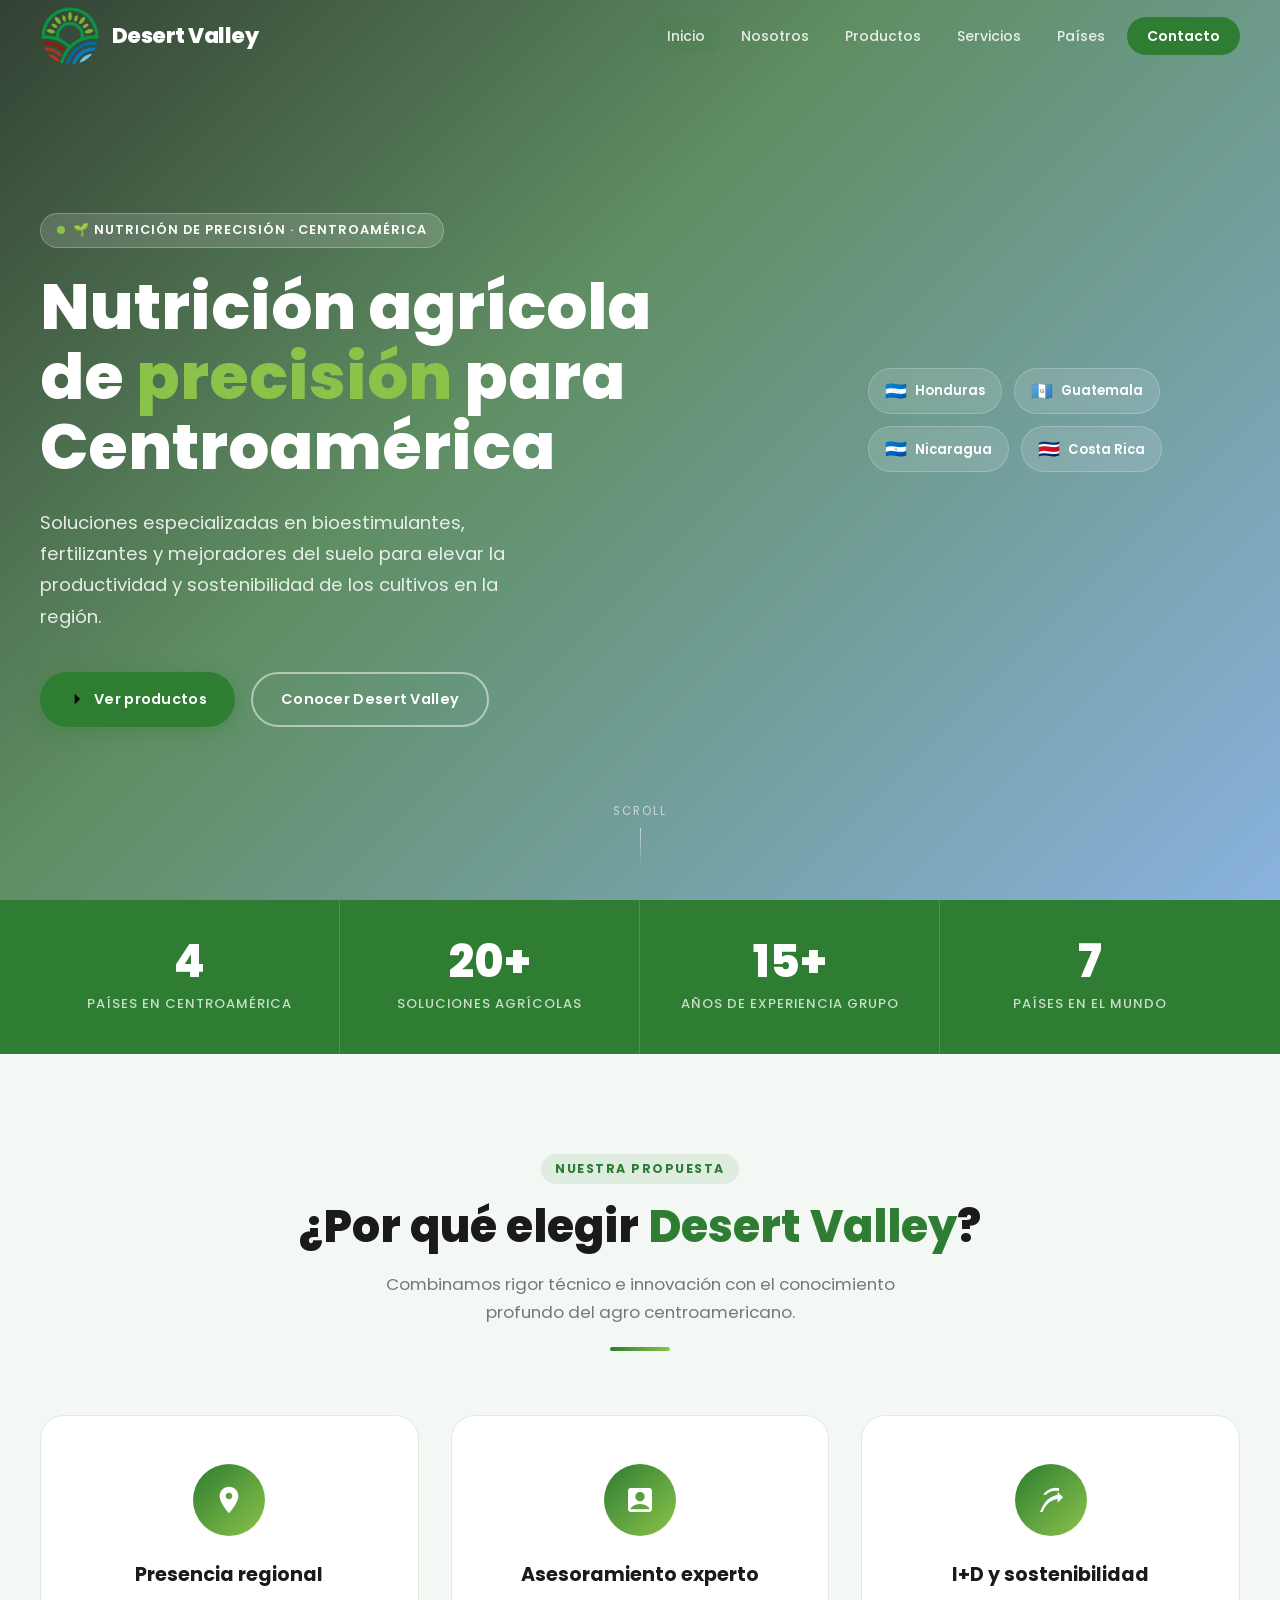
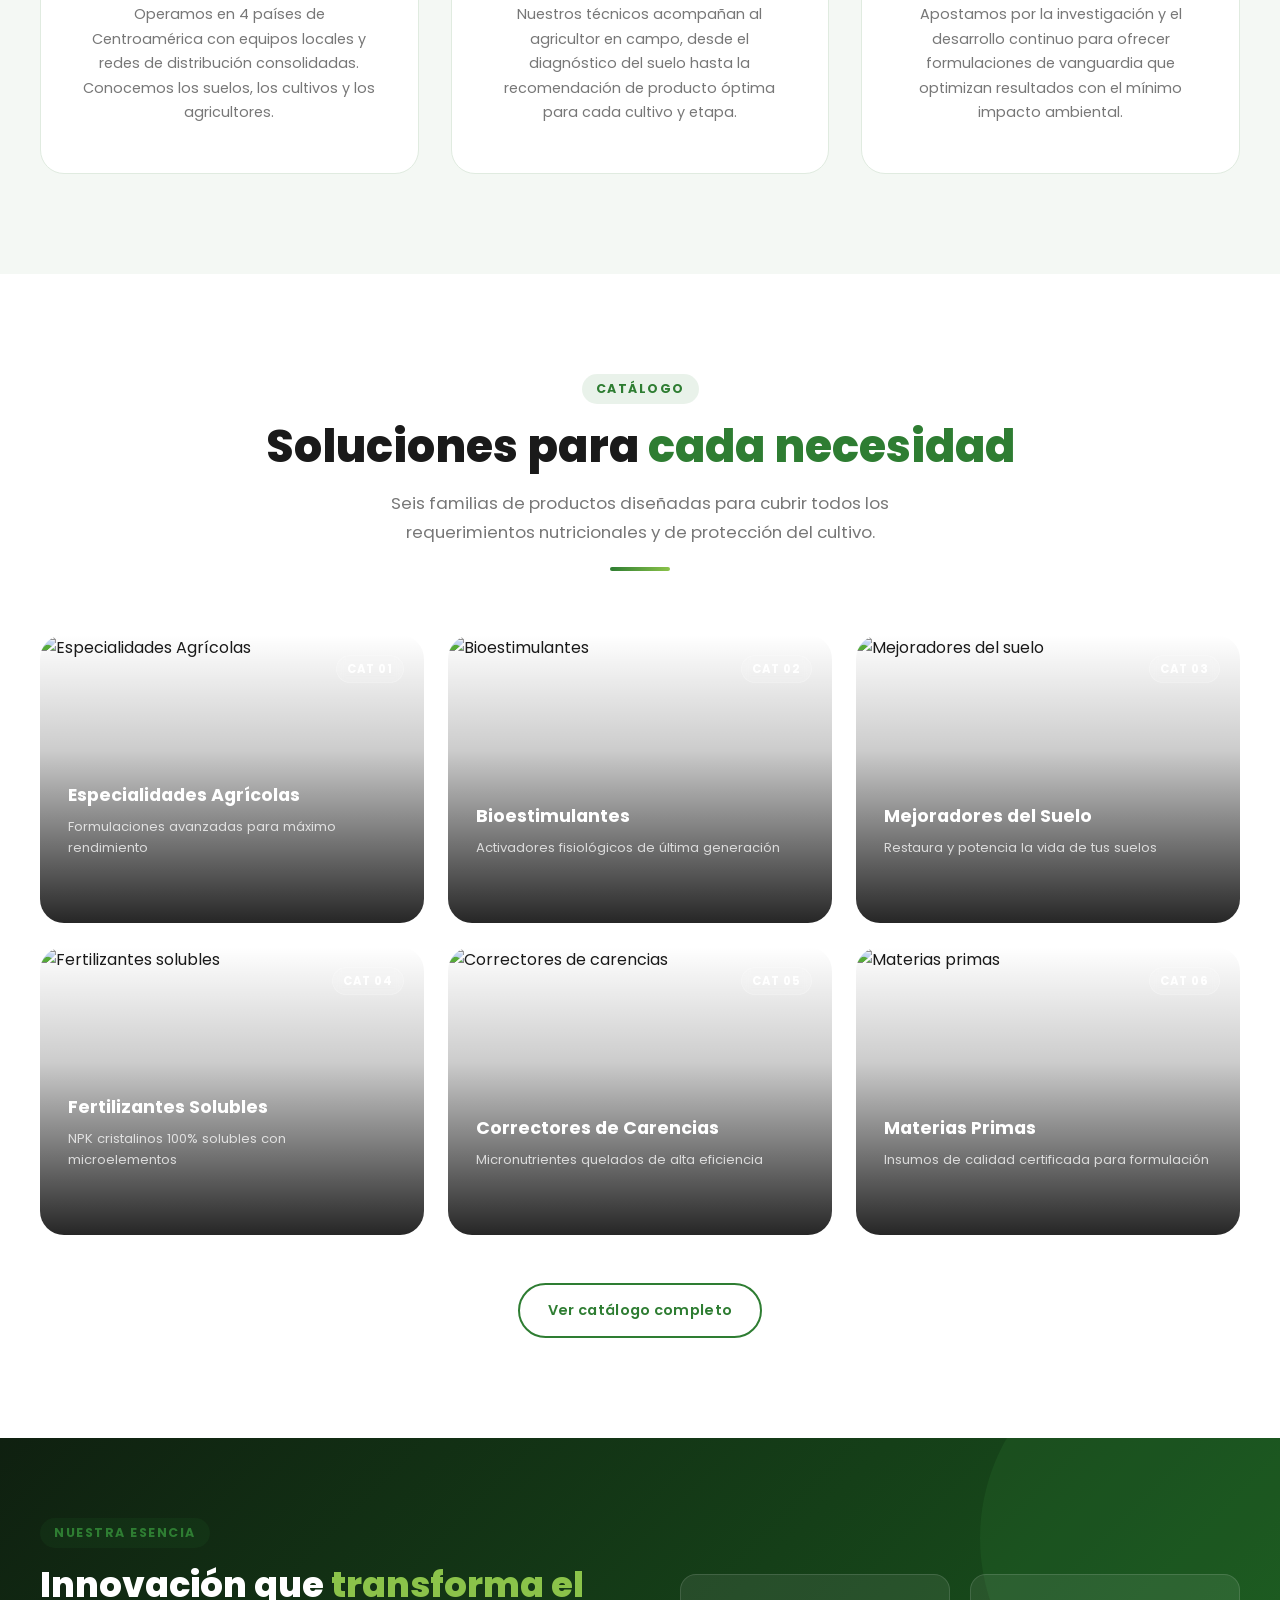
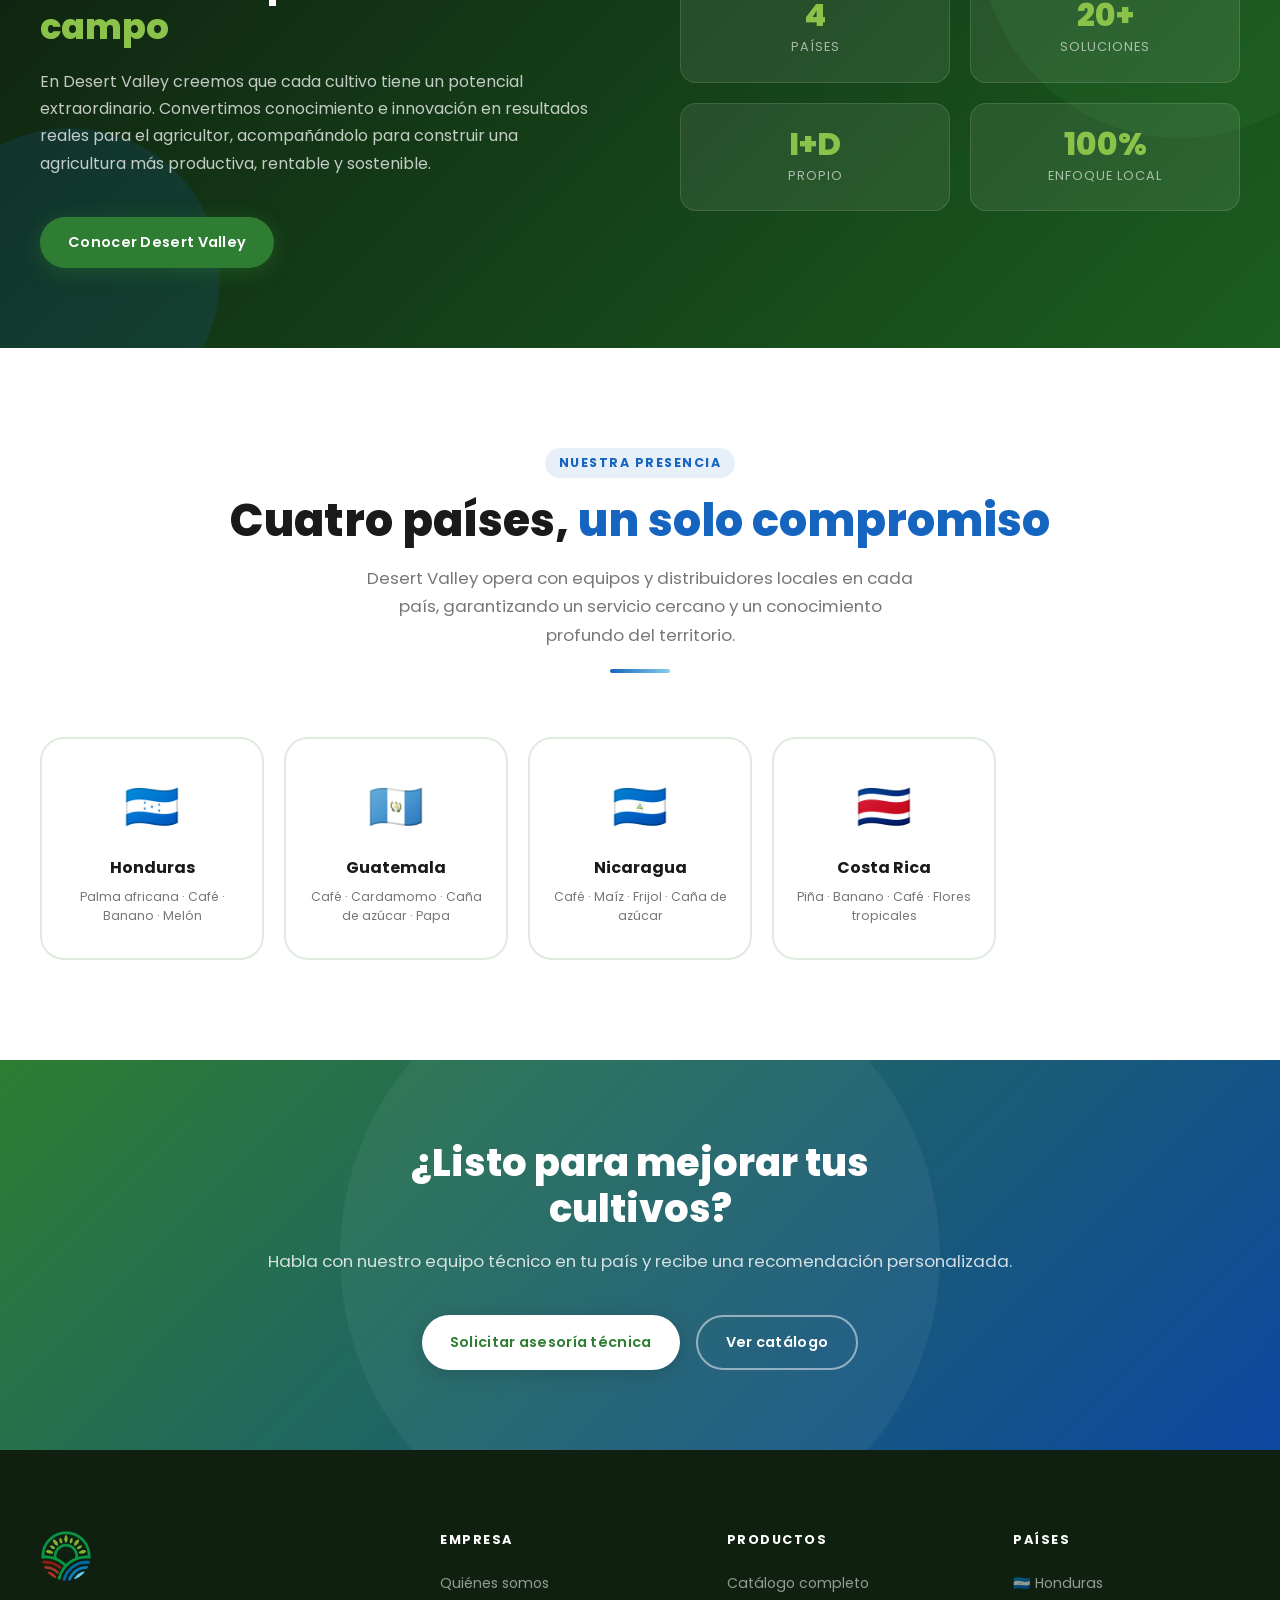
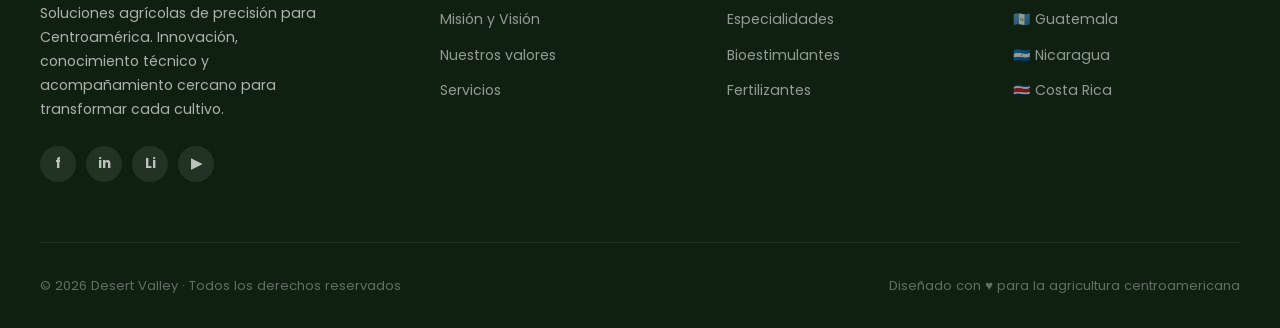
==== commit e209ee3b: "Logo: dejar solo 'Desert Valley' sin subtítulo + corregir 'equipos locales' Co-Authored-By: Claude O" ====
--- a/index.html
+++ b/index.html
@@ -13,7 +13,7 @@
 <nav class="nav transparent nav-transparent">
   <a href="index.html" class="nav-logo">
     <img src="logo-desert-valley.png" alt="Desert Valley" style="height:60px;width:auto;object-fit:contain;">
-    <div class="nav-logo-text">Desert Valley<span>Soluciones Agrícolas</span></div>
+    <div class="nav-logo-text">Desert Valley</div>
   </a>
   <ul class="nav-links">
     <li><a href="index.html" class="active">Inicio</a></li>
--- a/styles.css
+++ b/styles.css
@@ -1628,3 +1628,44 @@
   .personality-grid { grid-template-columns: 1fr; }
   .personality-tagline { font-size: 1.15rem; }
 }
+
+/* ===================== TELÉFONO INTERNACIONAL ===================== */
+.phone-field { position: relative; display: flex; align-items: stretch; }
+.phone-code {
+  display: flex; align-items: center; gap: 6px;
+  border: 1px solid var(--border); border-right: none;
+  border-radius: var(--radius-sm) 0 0 var(--radius-sm);
+  background: var(--bg-white); padding: 0 12px;
+  font-family: inherit; font-size: 0.9rem; color: var(--text-dark);
+  cursor: pointer; white-space: nowrap;
+  transition: border-color var(--transition);
+}
+.phone-code:hover { border-color: var(--green-main); }
+.phone-field input[type="tel"] {
+  border-radius: 0 var(--radius-sm) var(--radius-sm) 0;
+  flex: 1; min-width: 0;
+}
+.phone-flag { font-size: 1.1rem; line-height: 1; }
+.phone-code .caret { font-size: 0.6rem; color: var(--text-light); margin-left: 2px; }
+.phone-dropdown {
+  position: absolute; top: calc(100% + 4px); left: 0; z-index: 50;
+  width: 320px; max-width: 88vw;
+  background: #fff; border: 1px solid var(--border);
+  border-radius: var(--radius-md); box-shadow: var(--shadow-md);
+  overflow: hidden; display: none;
+}
+.phone-dropdown.open { display: block; }
+.phone-search-wrap { padding: 10px; border-bottom: 1px solid var(--border); }
+.phone-search {
+  width: 100%; padding: 8px 12px; border: 1px solid var(--border);
+  border-radius: var(--radius-sm); font-family: inherit; font-size: 0.85rem;
+}
+.phone-list { max-height: 240px; overflow-y: auto; }
+.phone-option {
+  display: flex; align-items: center; gap: 10px;
+  padding: 9px 14px; cursor: pointer; font-size: 0.85rem; color: var(--text-mid);
+}
+.phone-option:hover, .phone-option.active { background: var(--bg-light); }
+.phone-option .nm { flex: 1; }
+.phone-option .dl { color: var(--text-light); }
+.phone-empty { padding: 14px; text-align: center; color: var(--text-light); font-size: 0.85rem; }
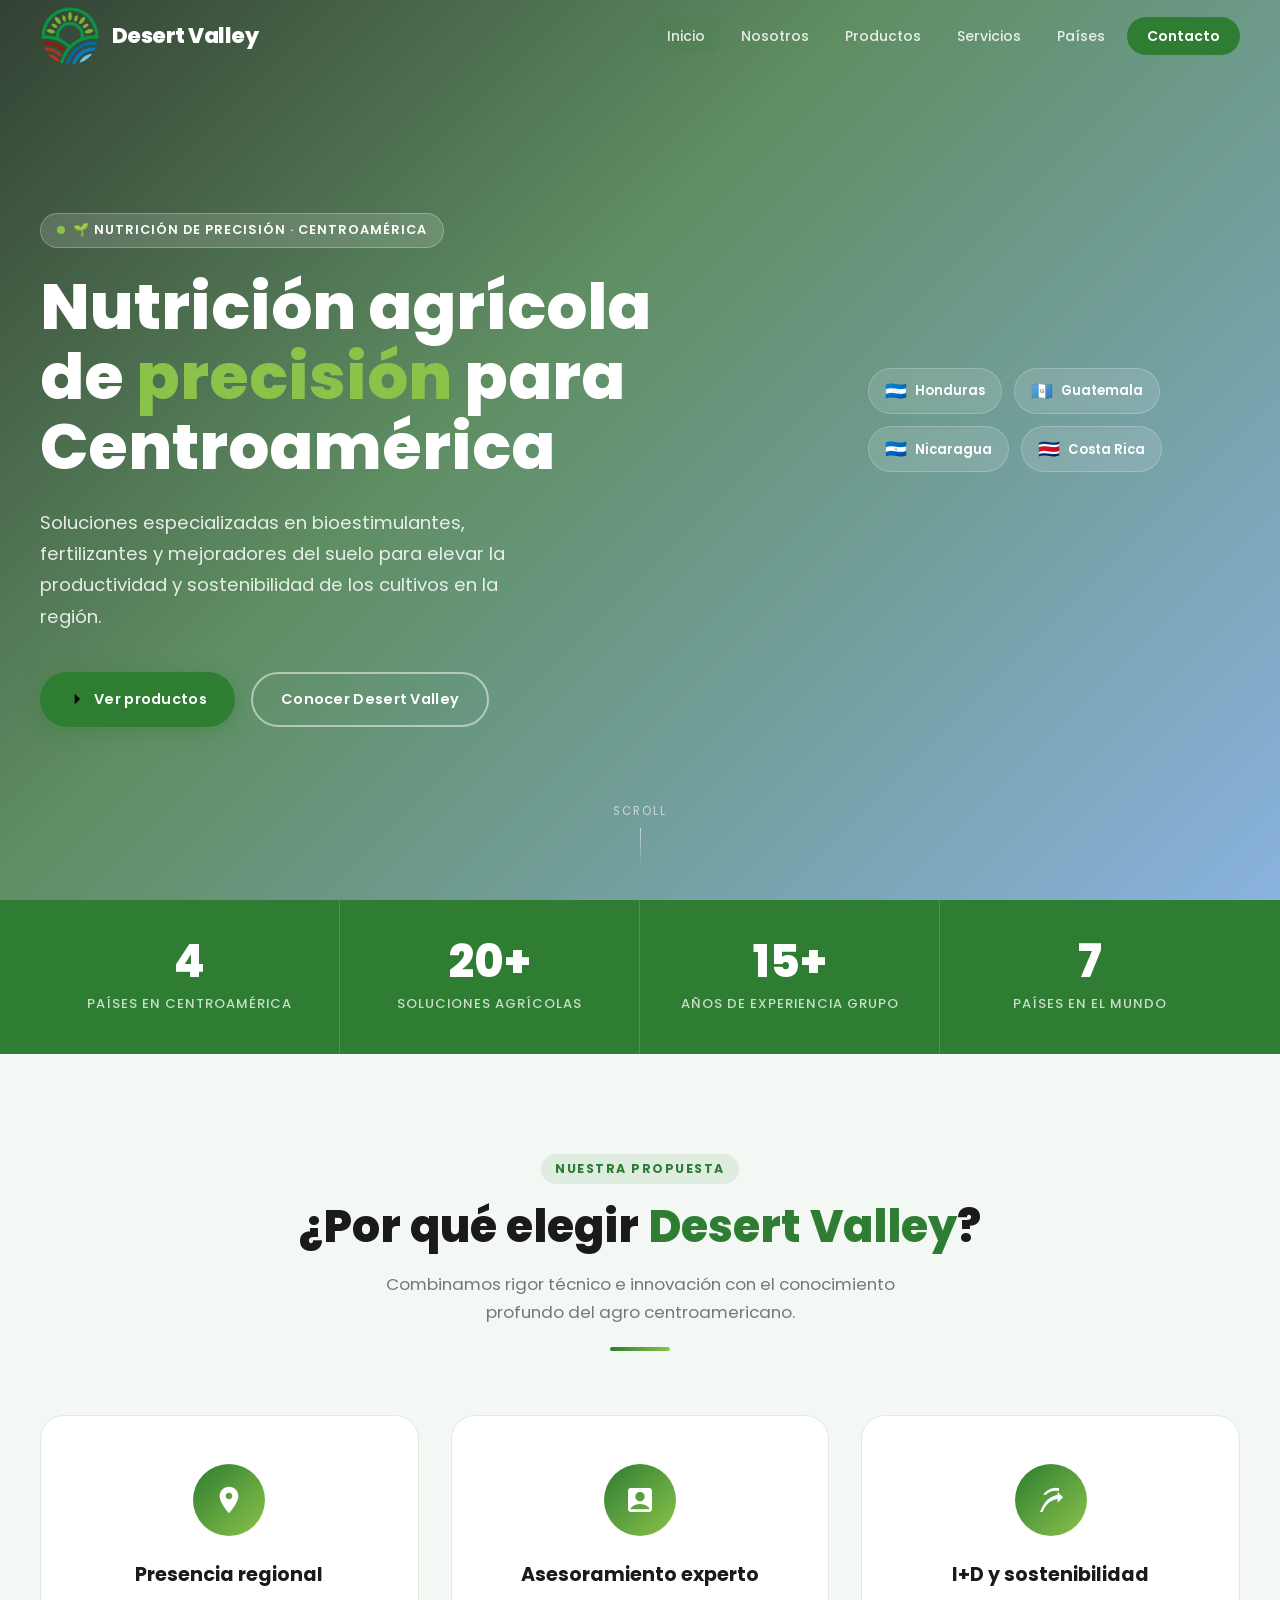
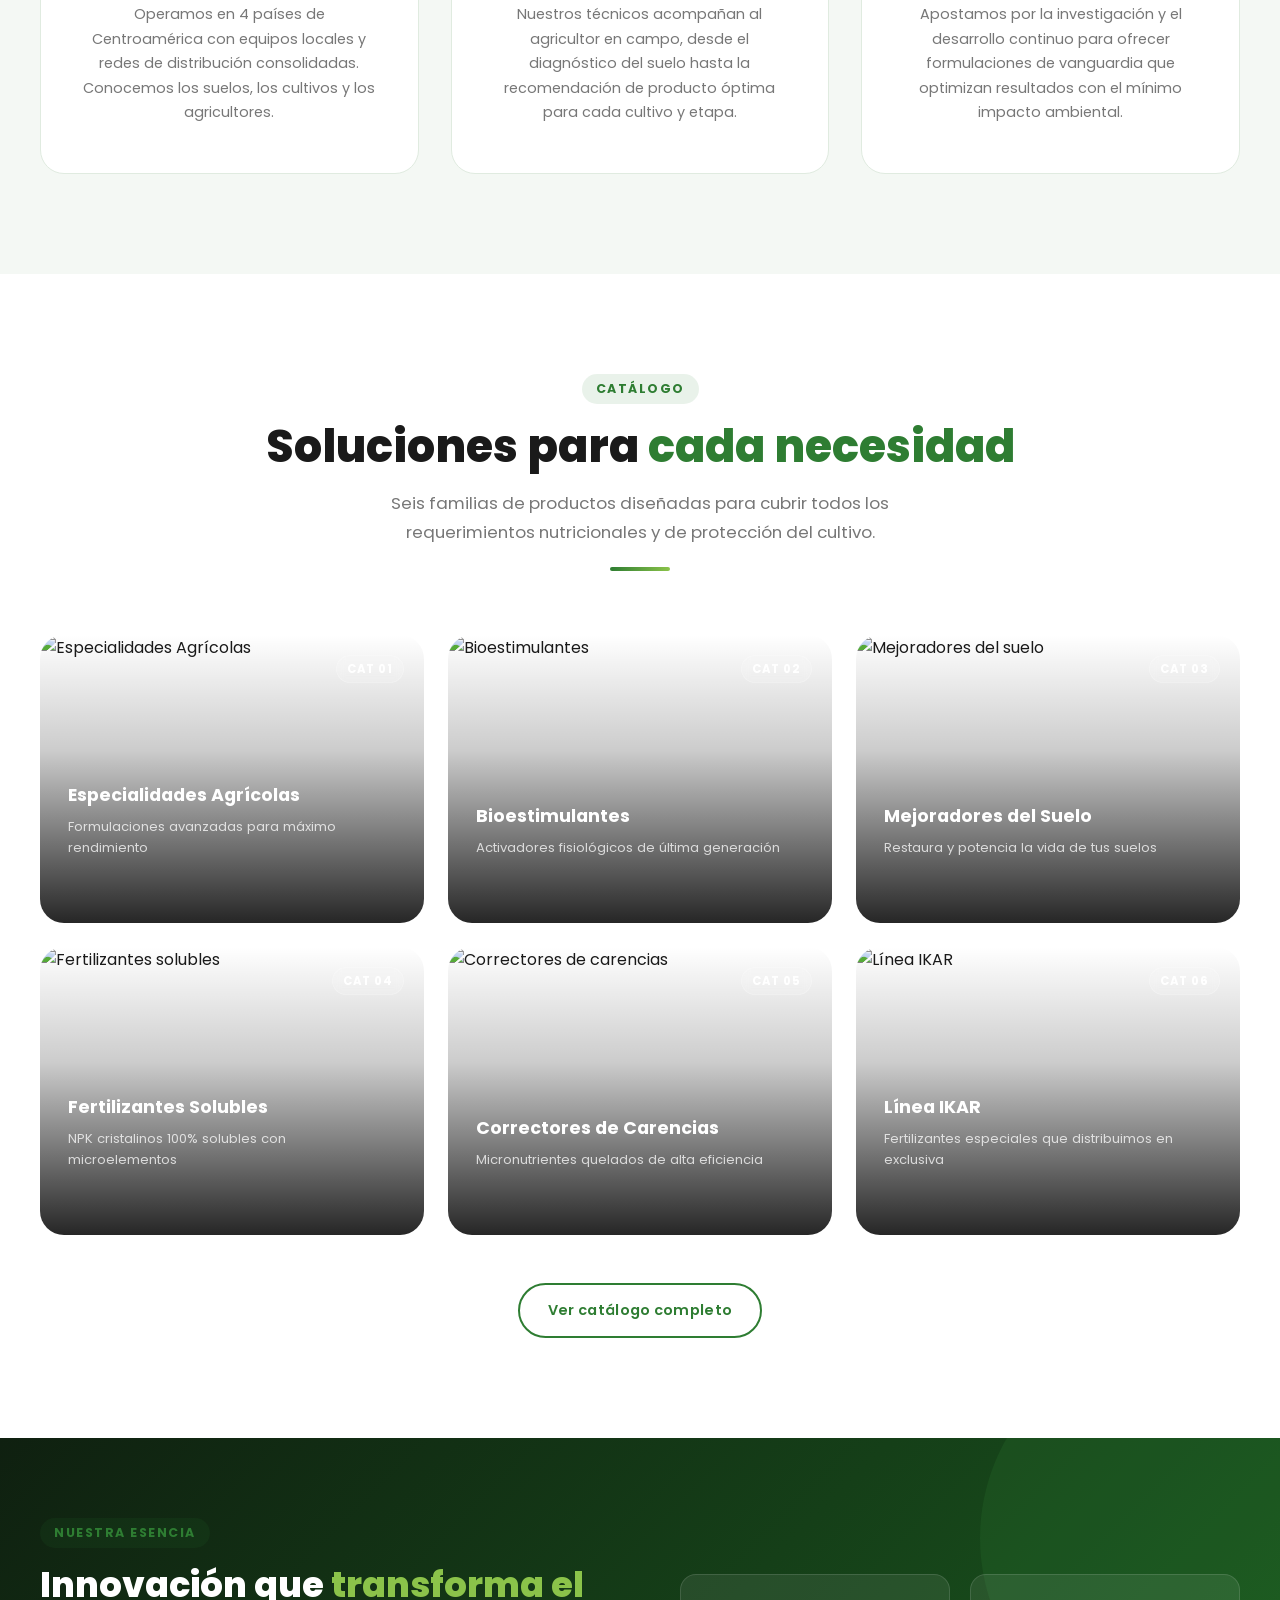
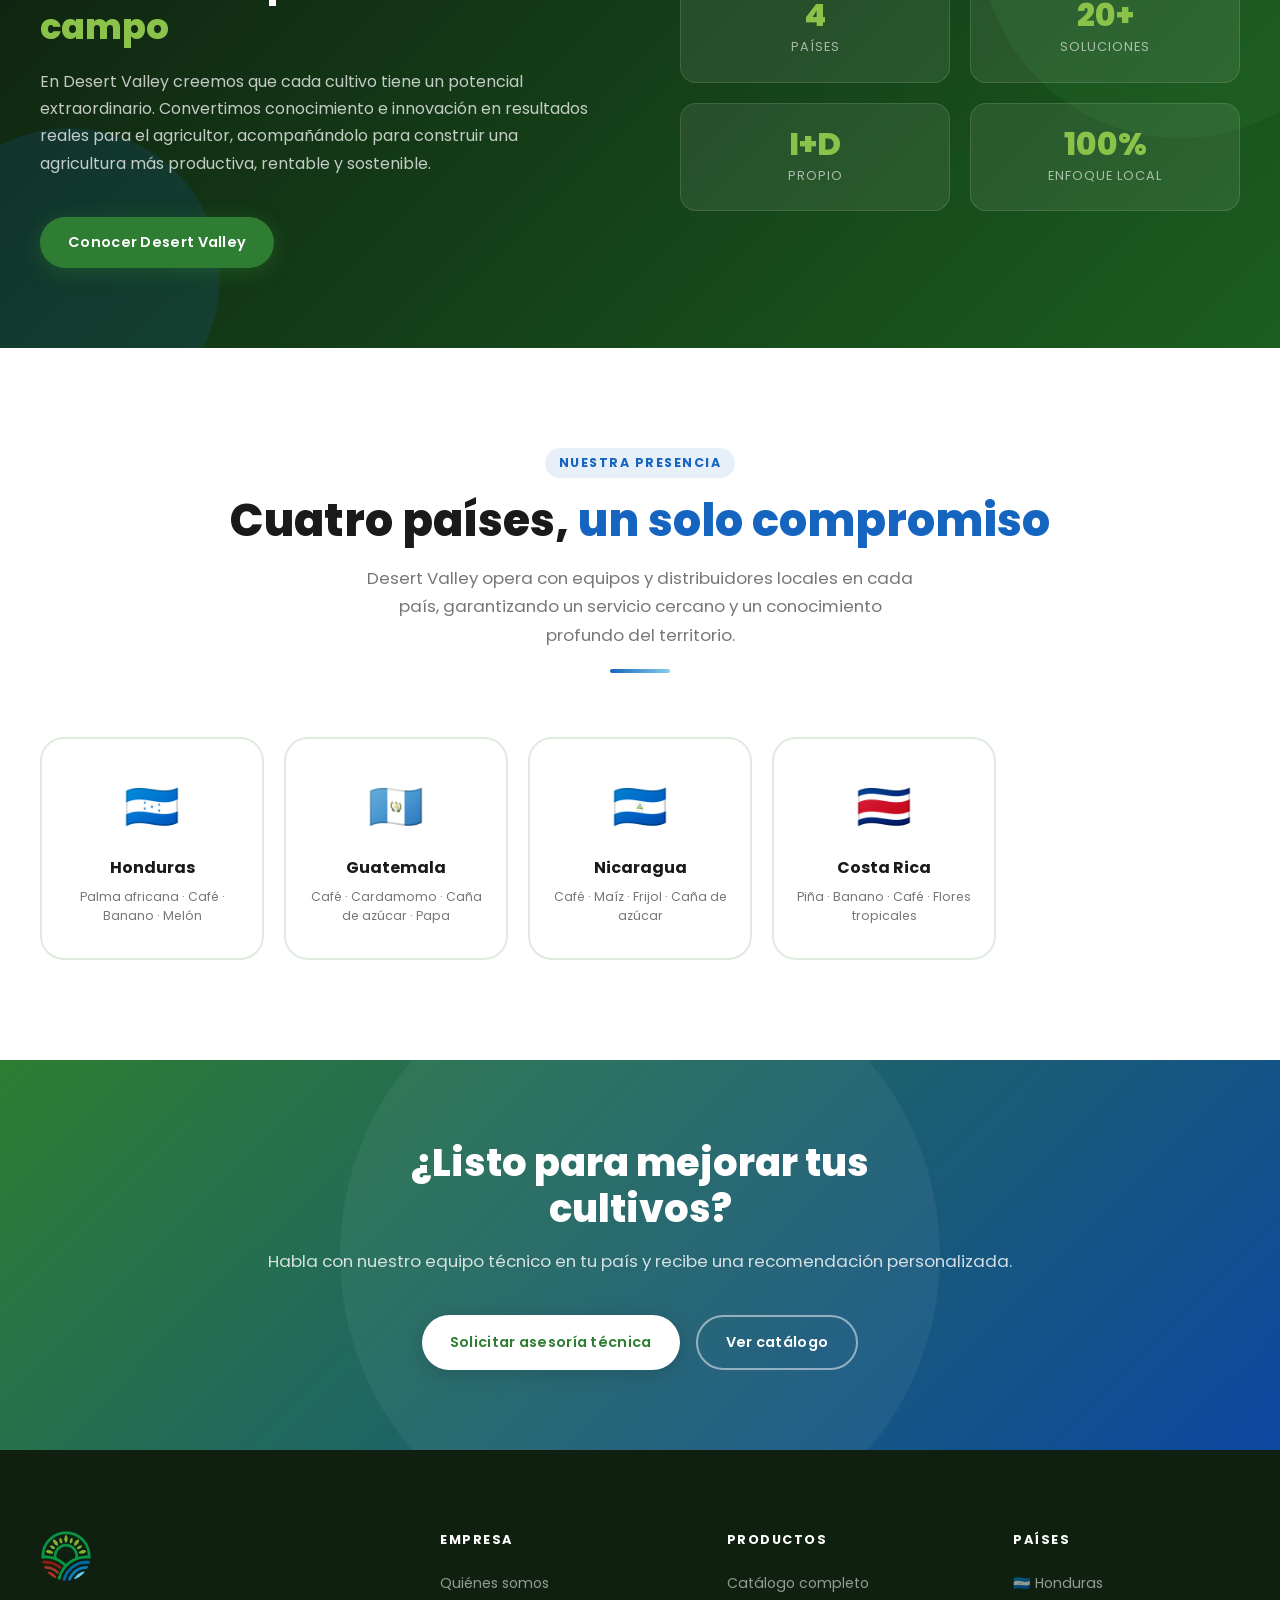
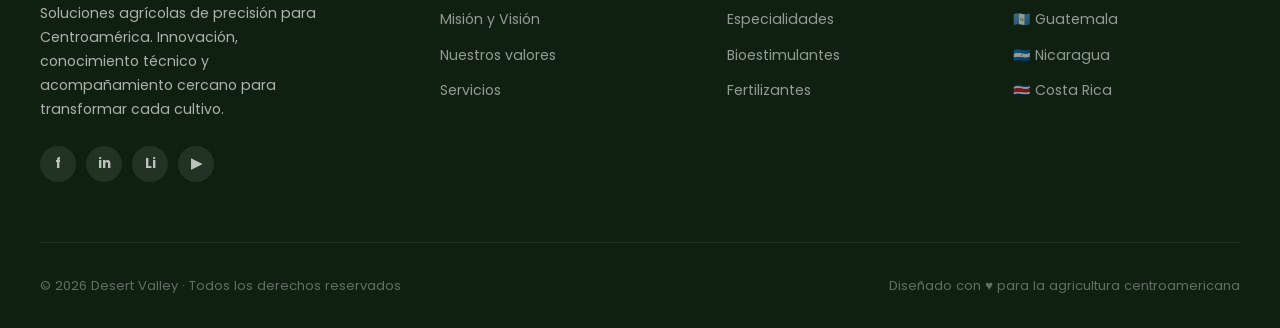
==== commit 333c734f: "Productos Honduras: 21 fichas reales (HEXAGON + IKAR) desde fichas técnicas - Reemplaza los 9 produc" ====
--- a/index.html
+++ b/index.html
@@ -183,12 +183,12 @@
         </div>
       </div>
 
-      <div class="category-card reveal reveal-delay-3" data-goto-category="materias">
-        <img src="https://images.unsplash.com/photo-1586771107445-d3ca888129ff?w=600&q=80" alt="Materias primas" loading="lazy">
+      <div class="category-card reveal reveal-delay-3" data-goto-category="ikar">
+        <img src="https://images.unsplash.com/photo-1518977676601-b53f82aba655?w=600&q=80" alt="Línea IKAR" loading="lazy">
         <div class="category-card-overlay">
           <span class="category-card-num">CAT 06</span>
-          <h3>Materias Primas</h3>
-          <p>Insumos de calidad certificada para formulación</p>
+          <h3>Línea IKAR</h3>
+          <p>Fertilizantes especiales que distribuimos en exclusiva</p>
           <span class="category-link">Ver productos →</span>
         </div>
       </div>
--- a/styles.css
+++ b/styles.css
@@ -817,6 +817,31 @@
   border-radius: 20px;
   letter-spacing: 0.5px;
 }
+.product-ikar-badge {
+  position: absolute;
+  top: 12px;
+  right: 12px;
+  background: var(--blue-main);
+  color: #fff;
+  font-size: 0.7rem;
+  font-weight: 800;
+  padding: 4px 10px;
+  border-radius: 20px;
+  letter-spacing: 1px;
+  box-shadow: var(--shadow-sm);
+}
+.products-empty {
+  text-align: center;
+  max-width: 460px;
+  margin: 40px auto;
+  padding: 48px 32px;
+  background: var(--bg-light);
+  border: 1px solid var(--border);
+  border-radius: var(--radius-lg);
+}
+.products-empty-icon { font-size: 2.6rem; margin-bottom: 12px; }
+.products-empty h3 { font-size: 1.3rem; font-weight: 800; color: var(--text-dark); margin-bottom: 10px; }
+.products-empty p { font-size: 0.92rem; color: var(--text-light); line-height: 1.6; margin-bottom: 24px; }
 .product-front-body {
   padding: 20px;
   flex: 1;
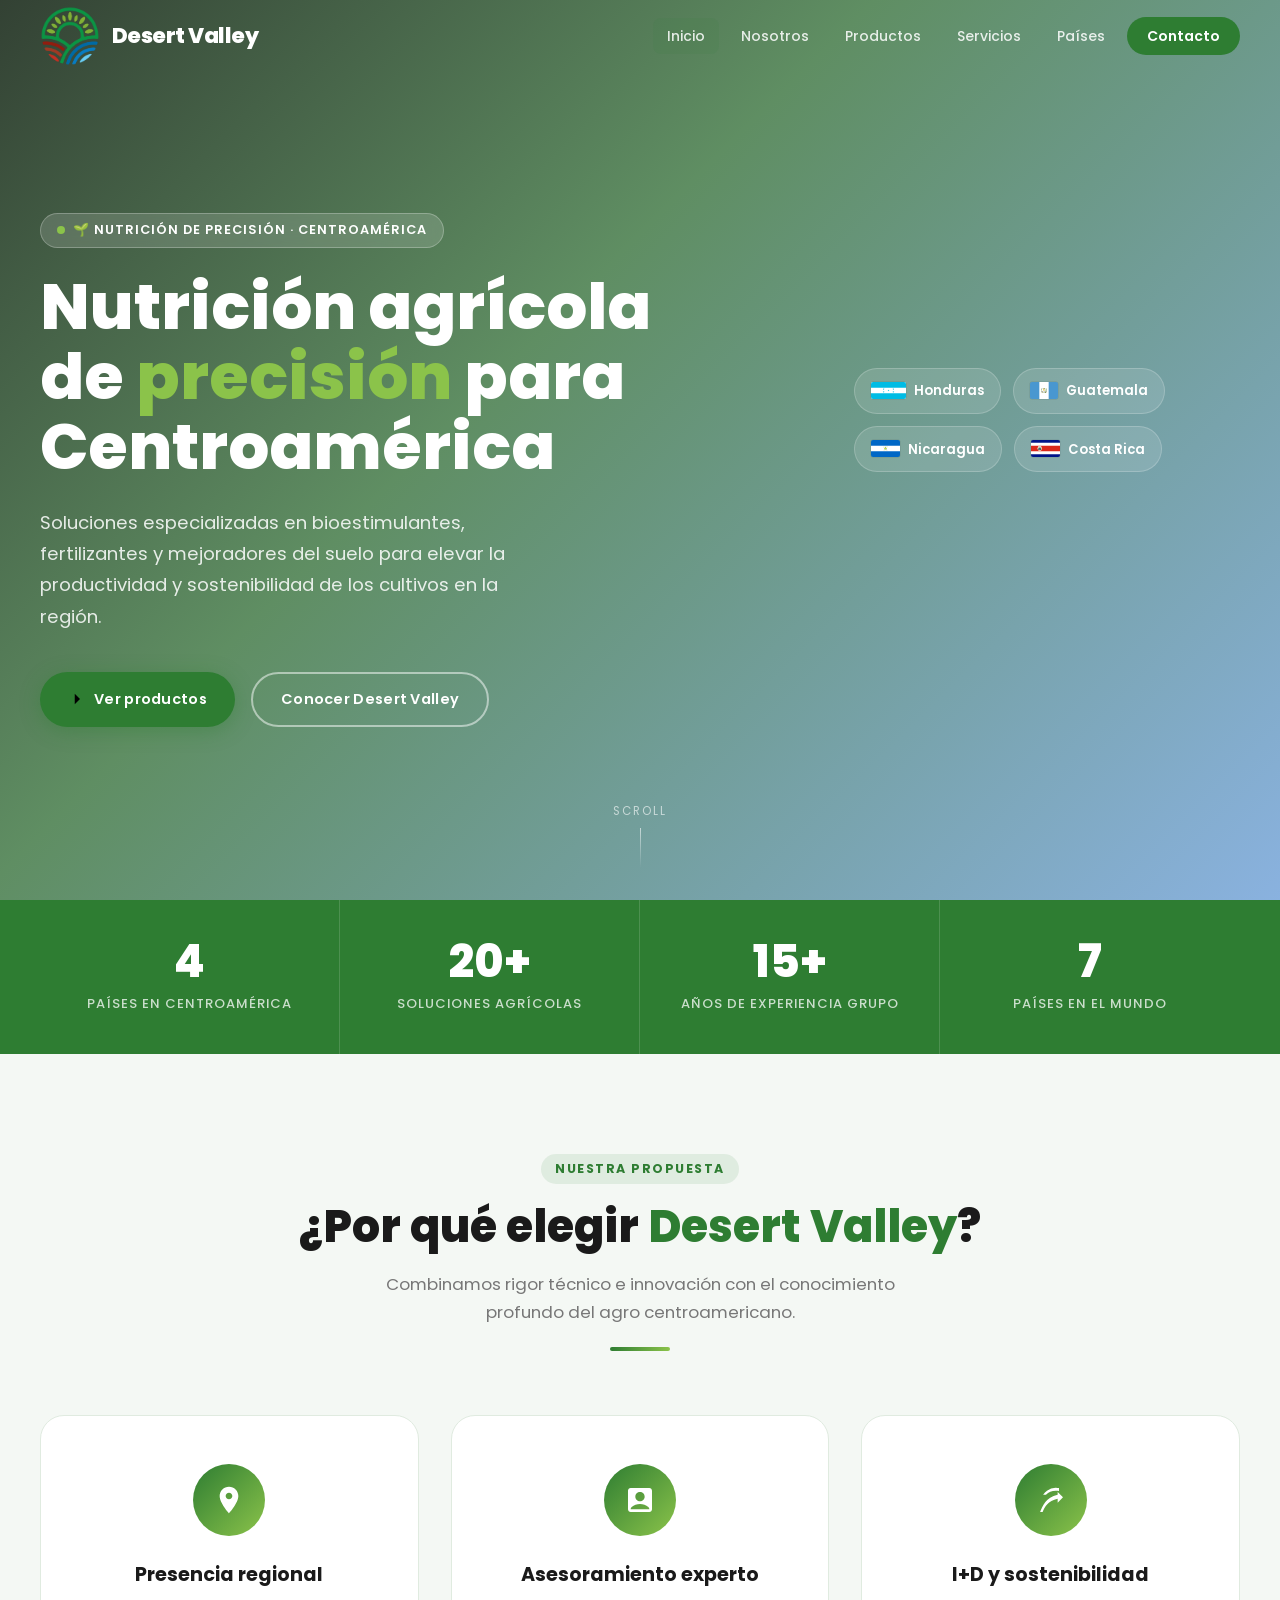
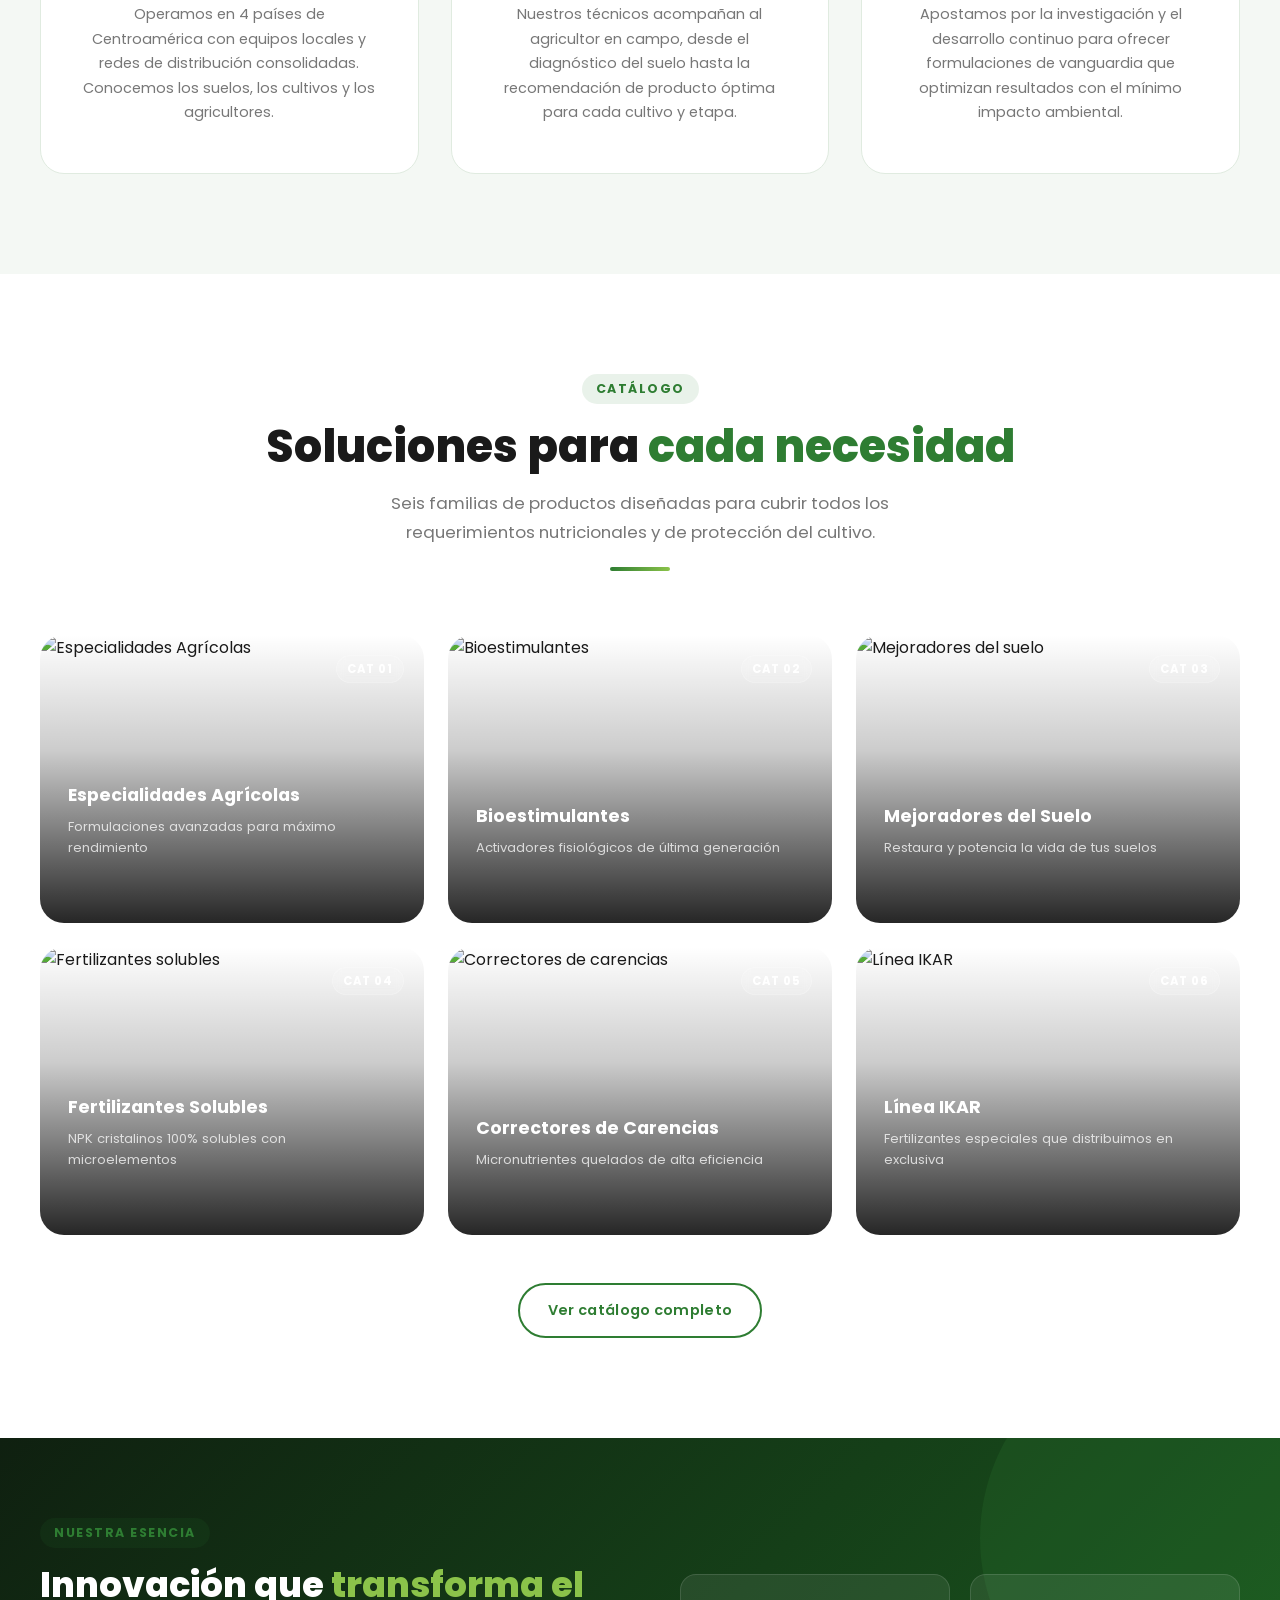
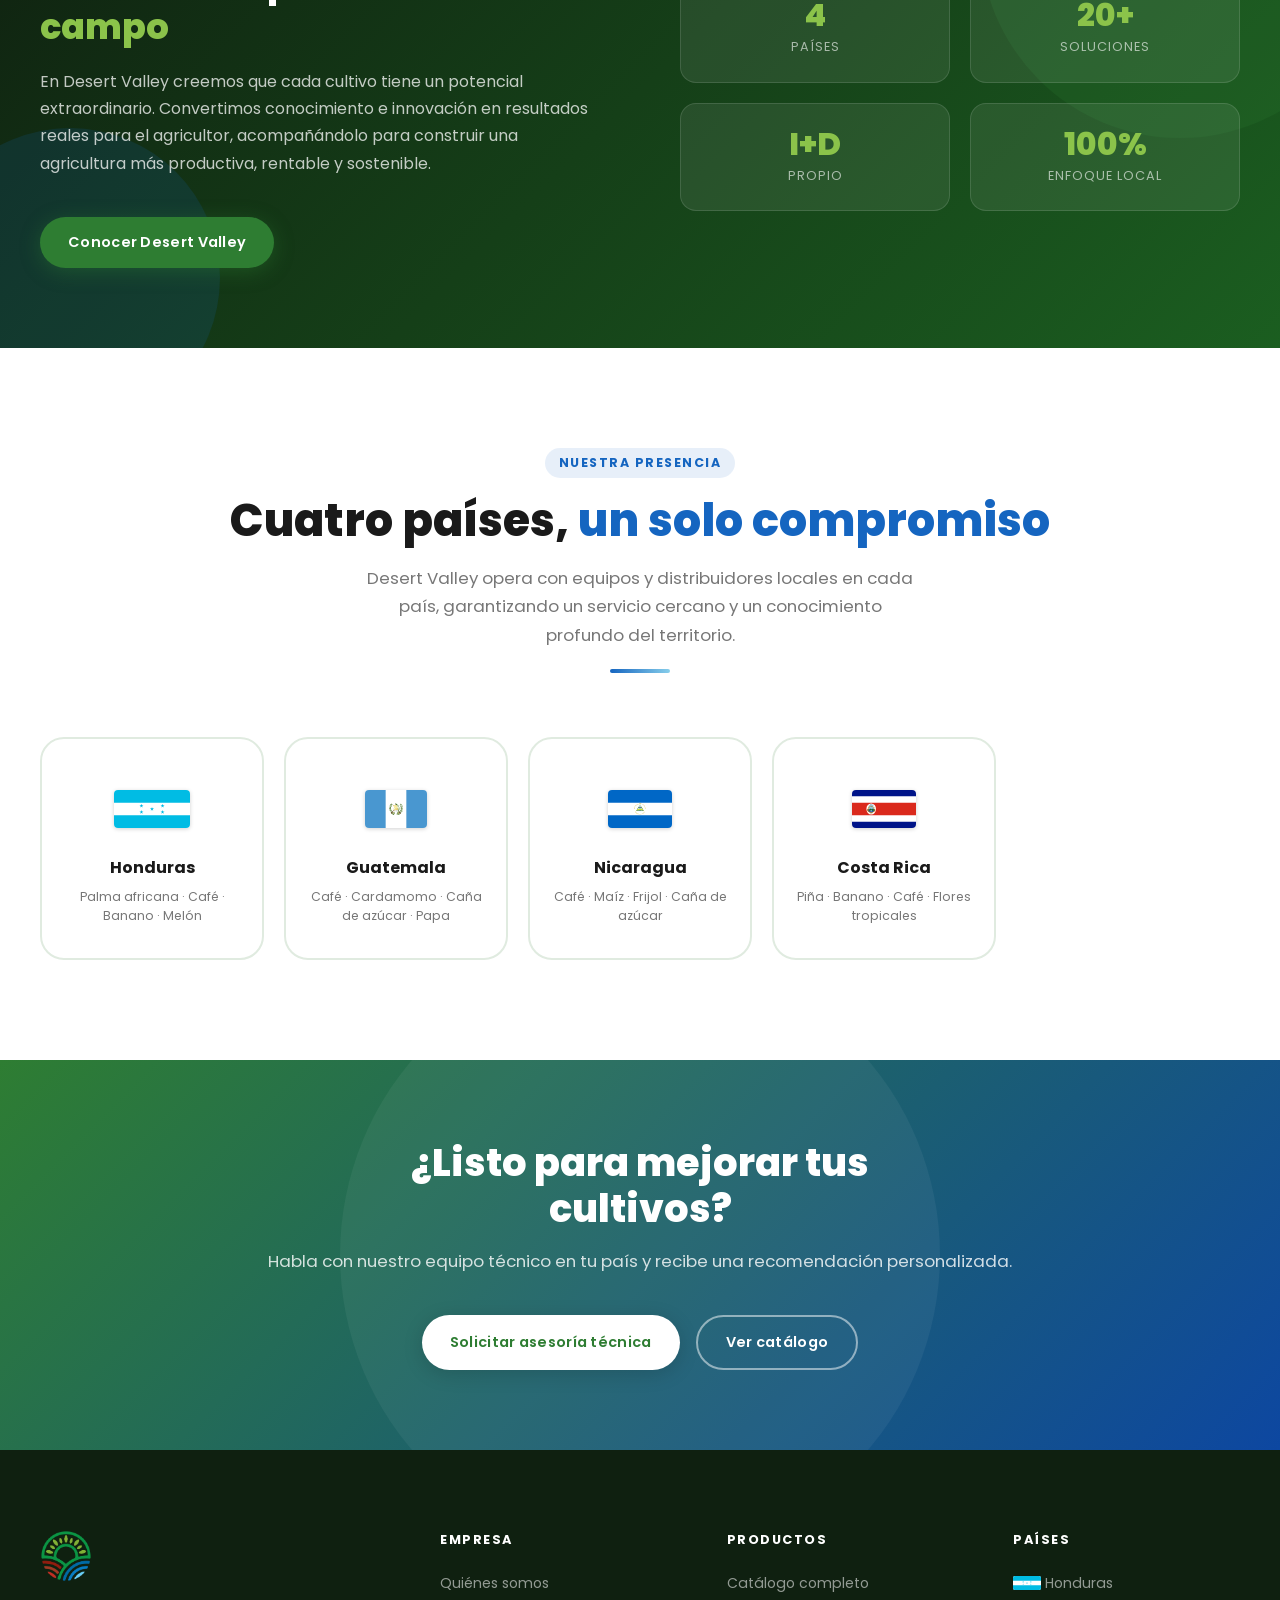
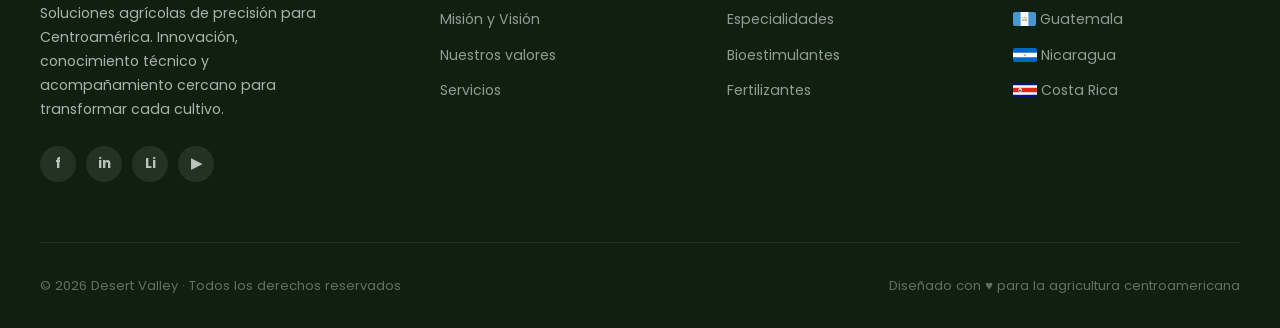
==== commit c54d36cc: "Estética + Guatemala: banderas SVG, tabla de composición, fix flip y 11 productos GT - Banderas: emo" ====
--- a/index.html
+++ b/index.html
@@ -54,10 +54,10 @@
     </div>
   </div>
   <div class="hero-countries">
-    <div class="country-chip"><span class="flag">🇭🇳</span> Honduras</div>
-    <div class="country-chip"><span class="flag">🇬🇹</span> Guatemala</div>
-    <div class="country-chip"><span class="flag">🇳🇮</span> Nicaragua</div>
-    <div class="country-chip"><span class="flag">🇨🇷</span> Costa Rica</div>
+    <div class="country-chip"><span class="flag"><img class="flag-img" src="flags/hn.svg" alt="Honduras"></span> Honduras</div>
+    <div class="country-chip"><span class="flag"><img class="flag-img" src="flags/gt.svg" alt="Guatemala"></span> Guatemala</div>
+    <div class="country-chip"><span class="flag"><img class="flag-img" src="flags/ni.svg" alt="Nicaragua"></span> Nicaragua</div>
+    <div class="country-chip"><span class="flag"><img class="flag-img" src="flags/cr.svg" alt="Costa Rica"></span> Costa Rica</div>
   </div>
   <div class="hero-scroll">
     <span>Scroll</span>
@@ -241,22 +241,22 @@
     </div>
     <div class="countries-grid">
       <a href="paises.html" class="country-card reveal reveal-delay-1">
-        <div class="country-flag">🇭🇳</div>
+        <div class="country-flag"><img class="flag-img" src="flags/hn.svg" alt="Honduras"></div>
         <div class="country-name">Honduras</div>
         <div class="country-crops">Palma africana · Café · Banano · Melón</div>
       </a>
       <a href="paises.html" class="country-card reveal reveal-delay-2">
-        <div class="country-flag">🇬🇹</div>
+        <div class="country-flag"><img class="flag-img" src="flags/gt.svg" alt="Guatemala"></div>
         <div class="country-name">Guatemala</div>
         <div class="country-crops">Café · Cardamomo · Caña de azúcar · Papa</div>
       </a>
       <a href="paises.html" class="country-card reveal reveal-delay-3">
-        <div class="country-flag">🇳🇮</div>
+        <div class="country-flag"><img class="flag-img" src="flags/ni.svg" alt="Nicaragua"></div>
         <div class="country-name">Nicaragua</div>
         <div class="country-crops">Café · Maíz · Frijol · Caña de azúcar</div>
       </a>
       <a href="paises.html" class="country-card reveal reveal-delay-4">
-        <div class="country-flag">🇨🇷</div>
+        <div class="country-flag"><img class="flag-img" src="flags/cr.svg" alt="Costa Rica"></div>
         <div class="country-name">Costa Rica</div>
         <div class="country-crops">Piña · Banano · Café · Flores tropicales</div>
       </a>
@@ -310,10 +310,10 @@
     <div class="footer-col">
       <h4>Países</h4>
       <ul>
-        <li><a href="paises.html">🇭🇳 Honduras</a></li>
-        <li><a href="paises.html">🇬🇹 Guatemala</a></li>
-        <li><a href="paises.html">🇳🇮 Nicaragua</a></li>
-        <li><a href="paises.html">🇨🇷 Costa Rica</a></li>
+        <li><a href="paises.html"><img class="flag-img" src="flags/hn.svg" alt="Honduras"> Honduras</a></li>
+        <li><a href="paises.html"><img class="flag-img" src="flags/gt.svg" alt="Guatemala"> Guatemala</a></li>
+        <li><a href="paises.html"><img class="flag-img" src="flags/ni.svg" alt="Nicaragua"> Nicaragua</a></li>
+        <li><a href="paises.html"><img class="flag-img" src="flags/cr.svg" alt="Costa Rica"> Costa Rica</a></li>
       </ul>
     </div>
   </div>
--- a/styles.css
+++ b/styles.css
@@ -309,6 +309,16 @@
   transform: translateY(-2px);
 }
 .country-chip .flag { font-size: 1.1rem; }
+/* Banderas como imagen (los emojis de bandera no se renderizan en Windows) */
+.flag-img {
+  height: 1em;
+  width: auto;
+  vertical-align: -0.14em;
+  border-radius: 2px;
+  box-shadow: 0 0 0 0.5px rgba(0, 0, 0, 0.12);
+  display: inline-block;
+}
+.country-flag .flag-img { height: 2.4rem; border-radius: 4px; box-shadow: 0 1px 4px rgba(0, 0, 0, 0.18); }
 .hero-scroll {
   position: absolute;
   bottom: 32px;
@@ -802,9 +812,11 @@
   width: 100%;
   height: 100%;
   object-fit: cover;
-  transition: transform 0.6s ease;
-}
-.product-card:hover .product-front-img img { transform: scale(1.1); }
+  /* Sin animación de transform propia: promovía la imagen a una capa GPU
+     que ignoraba el backface-visibility y dejaba un "fantasma" al voltear. */
+  backface-visibility: hidden;
+  -webkit-backface-visibility: hidden;
+}
 .product-category-badge {
   position: absolute;
   top: 12px;
@@ -984,6 +996,35 @@
 }
 .modal-section-title:first-child { margin-top: 0; }
 .modal-body p { font-size: 0.95rem; color: var(--text-mid); line-height: 1.7; }
+/* Tabla de composición del producto */
+.comp-table {
+  width: 100%;
+  border-collapse: collapse;
+  font-size: 0.9rem;
+  margin-top: 4px;
+  border: 1px solid var(--border, #e2e8e4);
+  border-radius: 8px;
+  overflow: hidden;
+}
+.comp-table thead th {
+  text-align: left;
+  background: var(--green-main, #2f7a44);
+  color: #fff;
+  font-weight: 600;
+  font-size: 0.8rem;
+  letter-spacing: 0.02em;
+  padding: 10px 14px;
+}
+.comp-table thead th:last-child { text-align: right; }
+.comp-table tbody td {
+  padding: 9px 14px;
+  color: var(--text-mid);
+  border-top: 1px solid var(--border, #e9efea);
+}
+.comp-table tbody td:first-child { font-weight: 500; color: var(--text-dark); }
+.comp-table tbody td:last-child { text-align: right; white-space: nowrap; font-variant-numeric: tabular-nums; }
+.comp-table tbody tr:nth-child(even) td { background: rgba(47, 122, 68, 0.04); }
+.comp-table tbody td.comp-note { text-align: left; white-space: normal; font-style: italic; color: var(--text-mid); }
 .modal-specs {
   display: grid;
   grid-template-columns: 1fr 1fr;
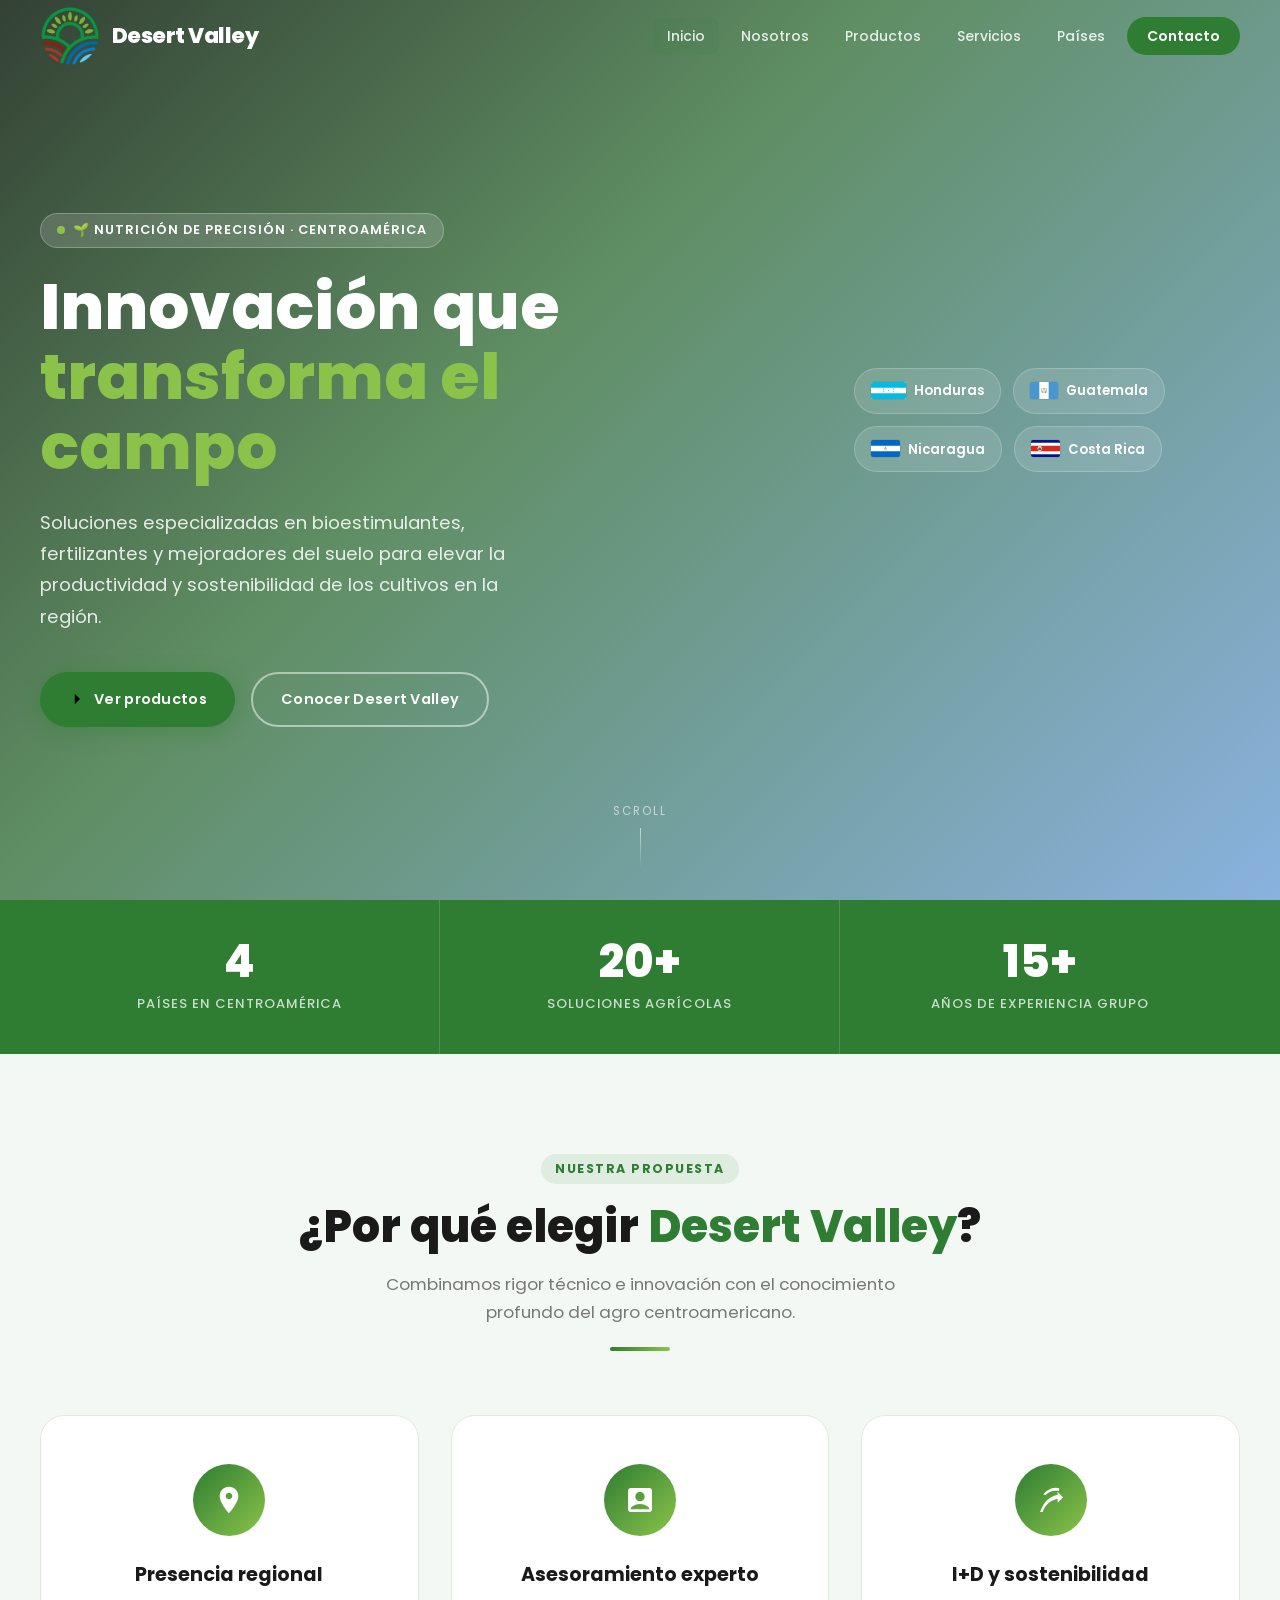
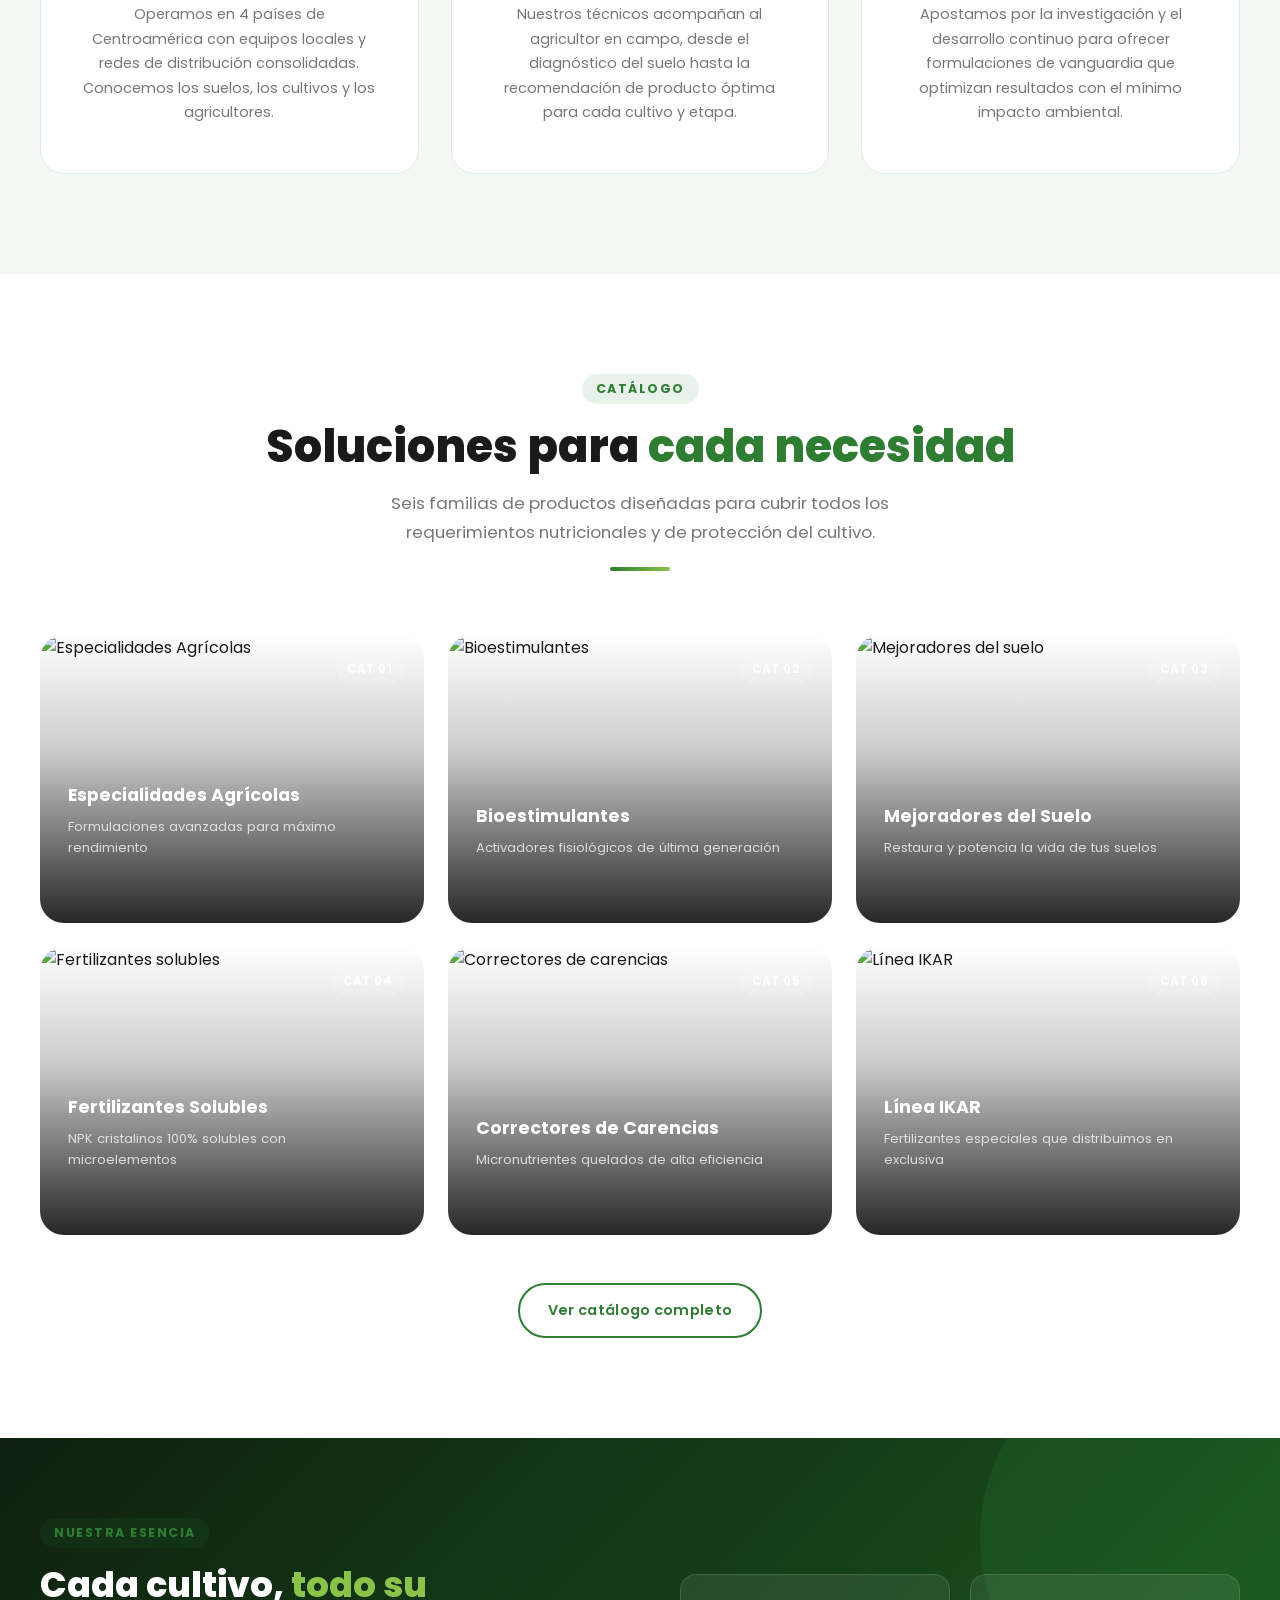
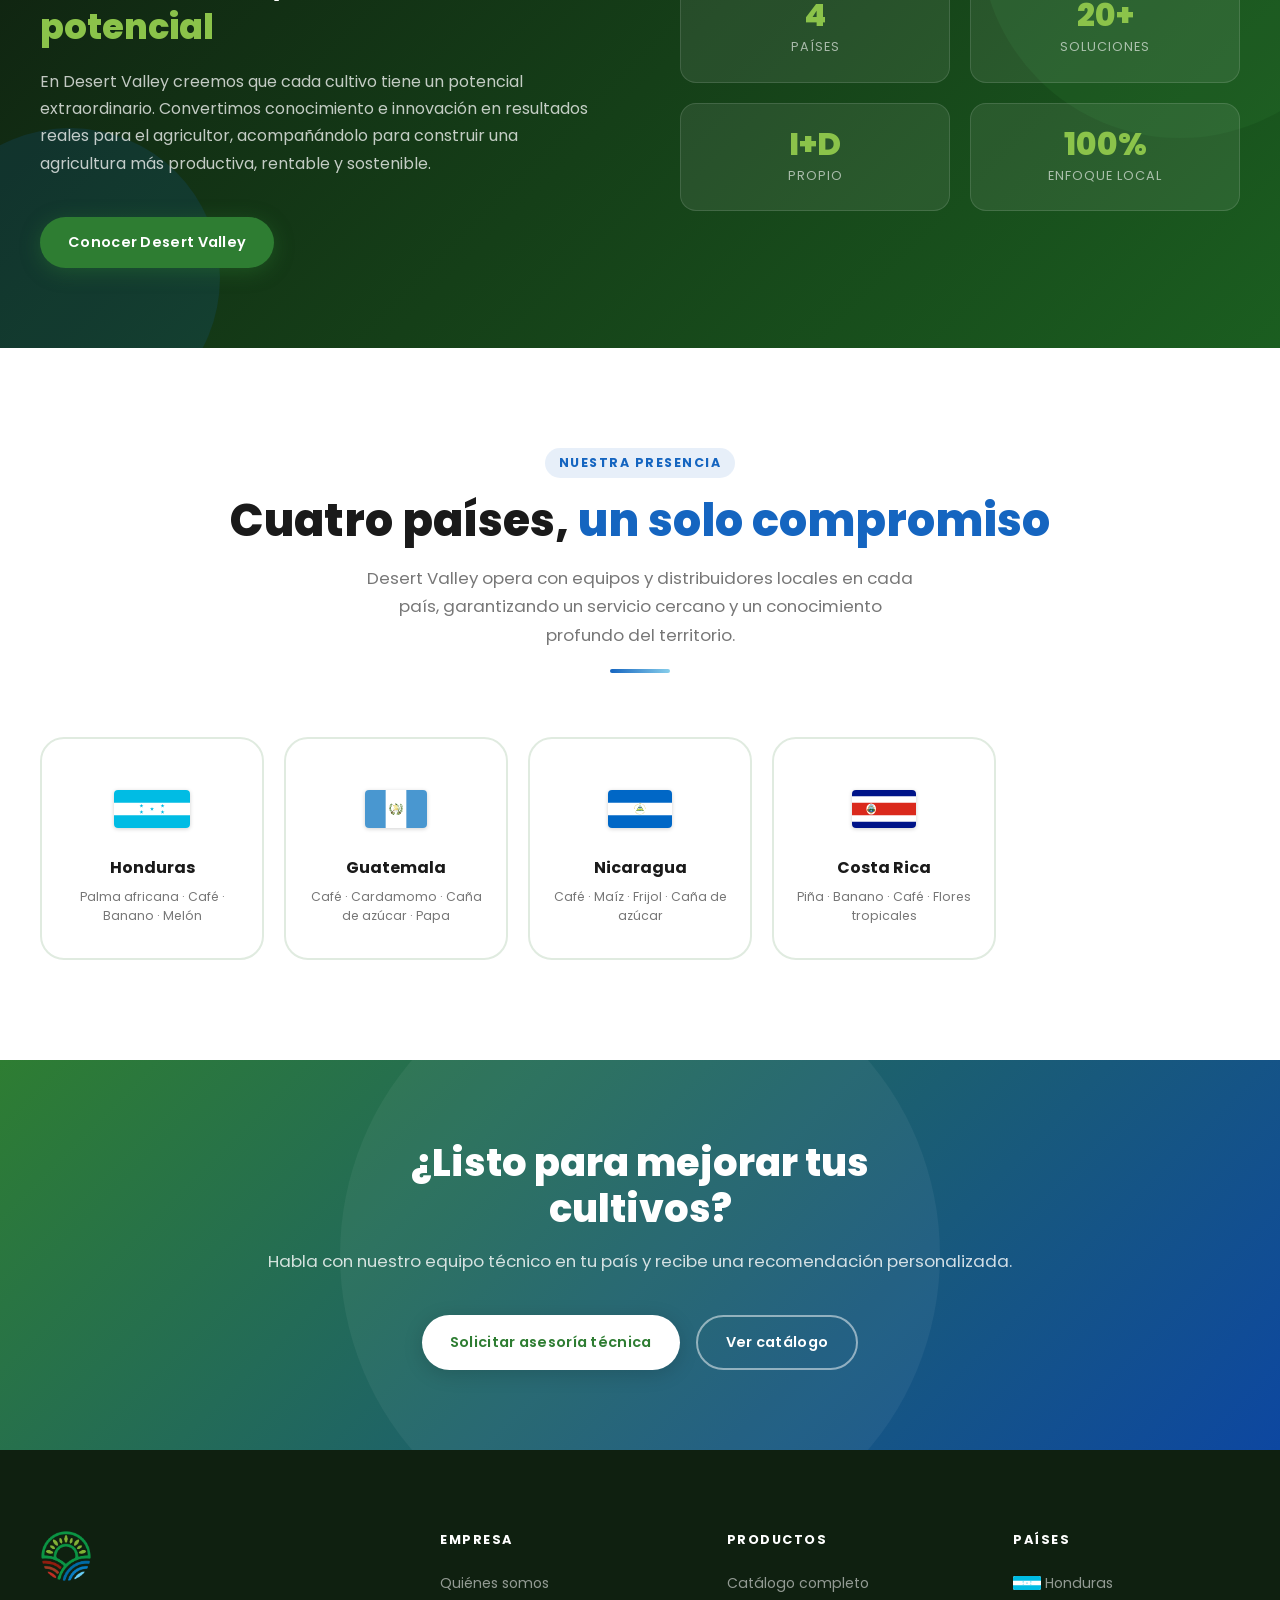
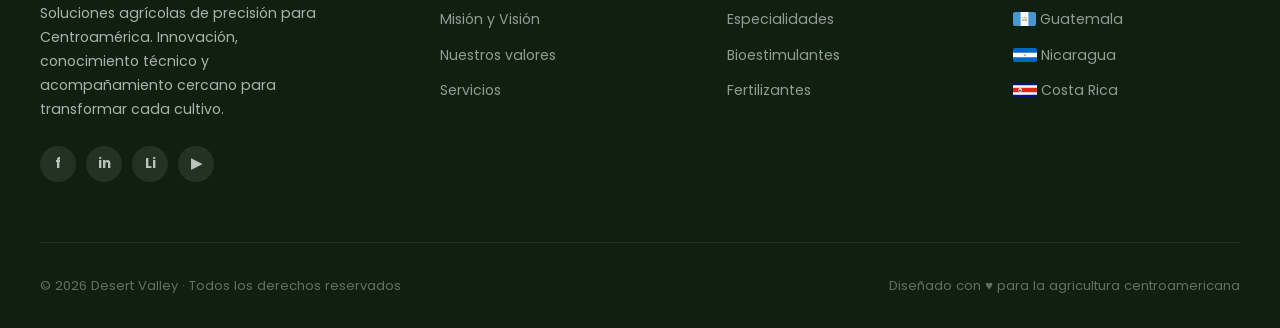
==== commit 5839dfb3: "Inicio/servicios + Guatemala 20/21 + imágenes de categoría + fix flip - Inicio: eslogan en hero, con" ====
--- a/index.html
+++ b/index.html
@@ -43,7 +43,7 @@
   <div class="hero-overlay"></div>
   <div class="hero-content">
     <div class="hero-badge">🌱 Nutrición de precisión · Centroamérica</div>
-    <h1>Nutrición agrícola de <span>precisión</span> para Centroamérica</h1>
+    <h1>Innovación que <span>transforma el campo</span></h1>
     <p>Soluciones especializadas en bioestimulantes, fertilizantes y mejoradores del suelo para elevar la productividad y sostenibilidad de los cultivos en la región.</p>
     <div class="hero-buttons">
       <a href="productos.html" class="btn btn-primary">
@@ -79,10 +79,6 @@
     <div class="stat-item reveal reveal-delay-2">
       <div class="stat-number"><span data-count="15" data-suffix="+">0</span></div>
       <div class="stat-label">Años de experiencia grupo</div>
-    </div>
-    <div class="stat-item reveal reveal-delay-3">
-      <div class="stat-number"><span data-count="7" data-suffix="">0</span></div>
-      <div class="stat-label">Países en el mundo</div>
     </div>
   </div>
 </div>
@@ -205,7 +201,7 @@
   <div class="group-banner-inner">
     <div class="reveal">
       <div class="section-tag">Nuestra esencia</div>
-      <h2>Innovación que <span>transforma el campo</span></h2>
+      <h2>Cada cultivo, <span>todo su potencial</span></h2>
       <p>En Desert Valley creemos que cada cultivo tiene un potencial extraordinario. Convertimos conocimiento e innovación en resultados reales para el agricultor, acompañándolo para construir una agricultura más productiva, rentable y sostenible.</p>
       <a href="nosotros.html" class="btn btn-primary" style="margin-top:8px">Conocer Desert Valley</a>
     </div>
--- a/styles.css
+++ b/styles.css
@@ -462,7 +462,7 @@
   max-width: 1200px;
   margin: 0 auto;
   display: grid;
-  grid-template-columns: repeat(4, 1fr);
+  grid-template-columns: repeat(3, 1fr);
   gap: 0;
 }
 .stat-item {
@@ -795,18 +795,22 @@
   border-radius: var(--radius-lg);
   backface-visibility: hidden;
   -webkit-backface-visibility: hidden;
-  overflow: hidden;
+  /* NO usar overflow:hidden aquí: combinado con backface-visibility, Chrome
+     promueve la cara a una capa que ignora el backface y deja el "fantasma"
+     de la imagen al voltear. El recorte de esquinas se hace en los hijos. */
 }
 .product-front {
   background: var(--bg-white);
   border: 1px solid var(--border);
   display: flex;
   flex-direction: column;
+  transform: rotateY(0deg); /* contexto 3D propio explícito: refuerza el backface */
 }
 .product-front-img {
   height: 180px;
   overflow: hidden;
   position: relative;
+  border-radius: var(--radius-lg) var(--radius-lg) 0 0;
 }
 .product-front-img img {
   width: 100%;
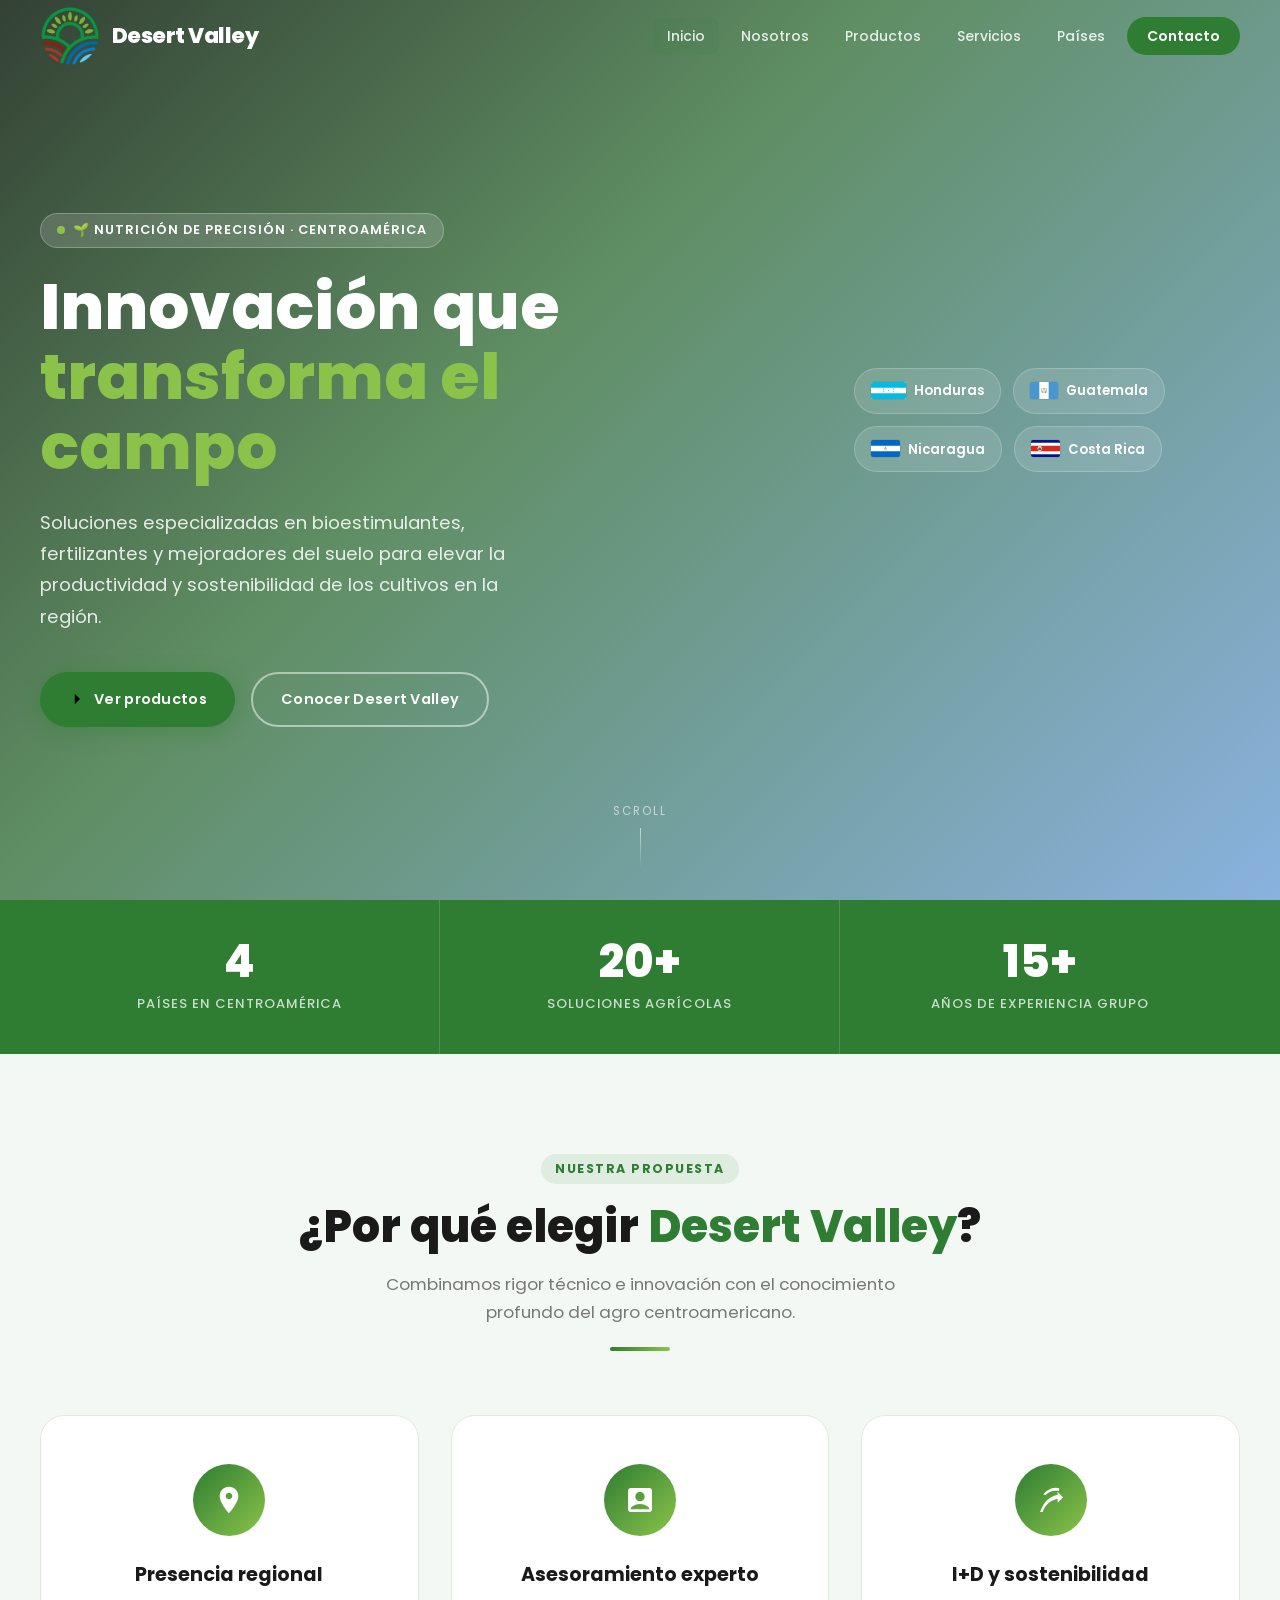
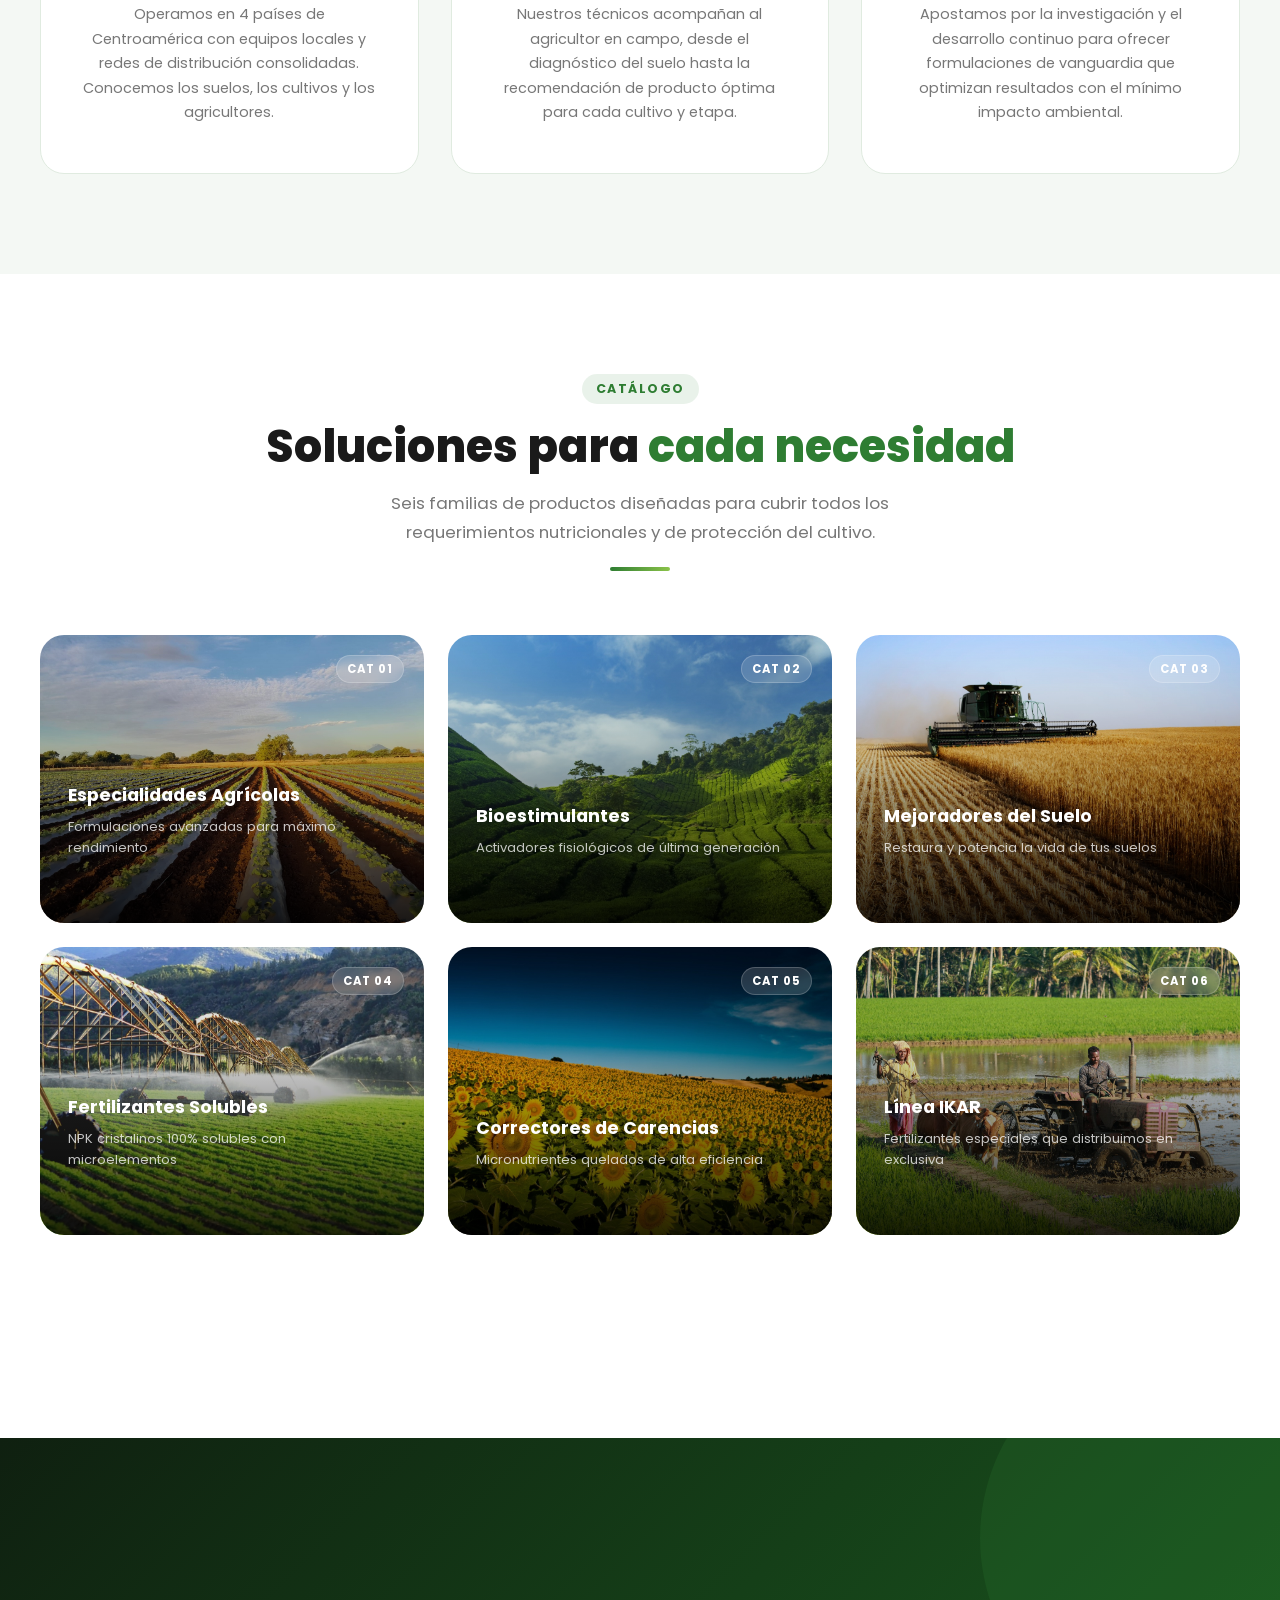
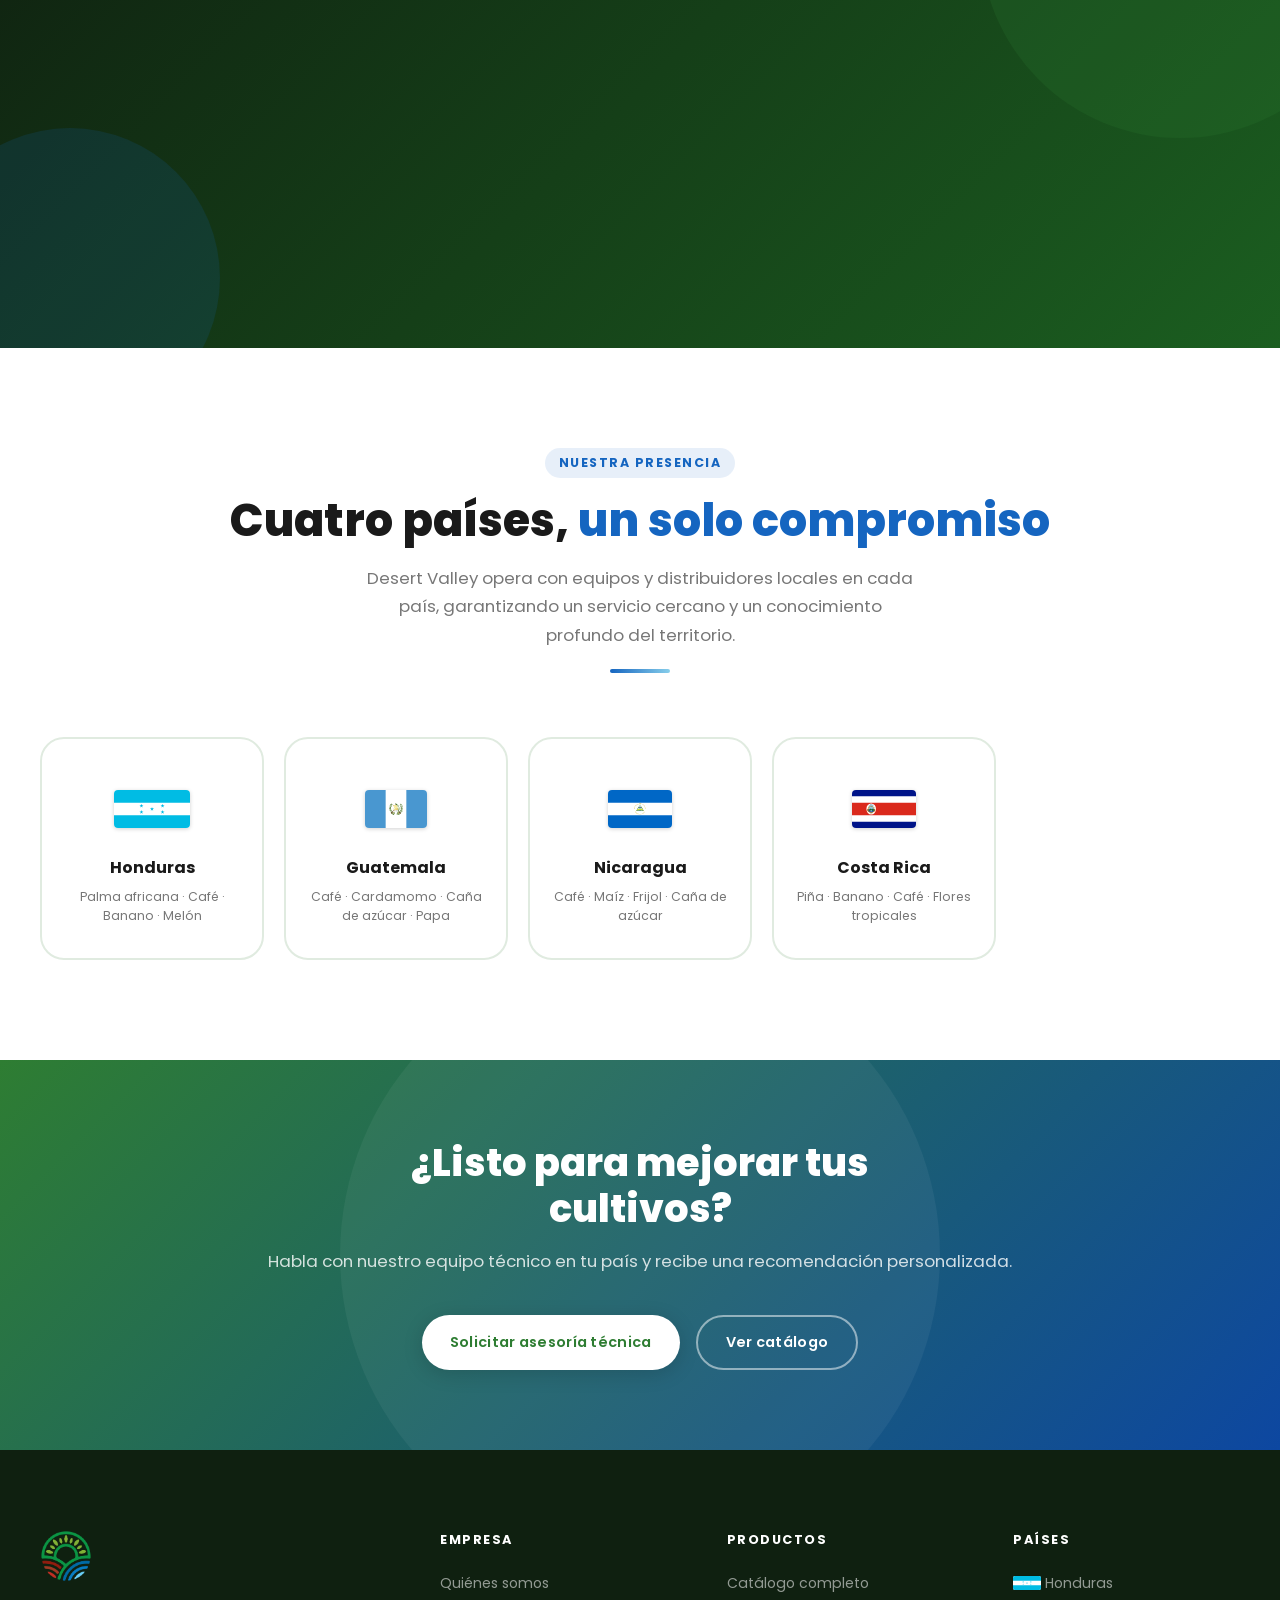
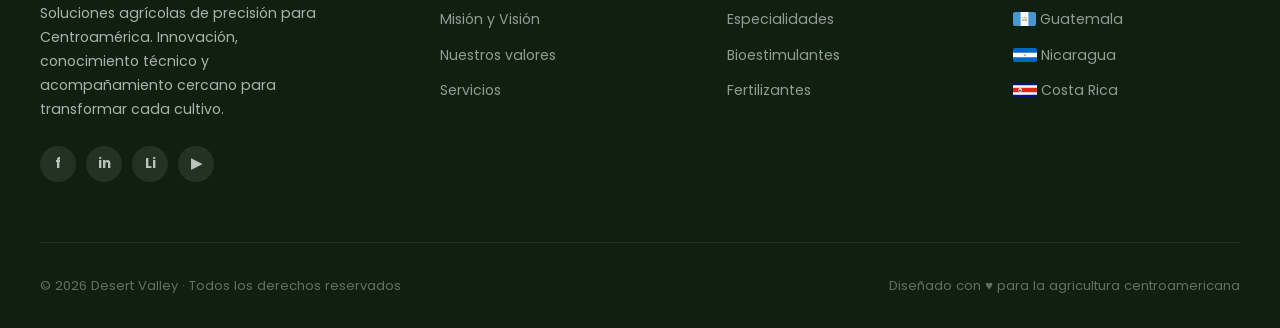
==== commit efe87380: "Inicio: catálogo de 6 secciones con fotos locales de categorias-img Co-Authored-By: Claude Opus 4.8 " ====
--- a/index.html
+++ b/index.html
@@ -130,7 +130,7 @@
     <div class="categories-grid">
 
       <div class="category-card reveal reveal-delay-1" data-goto-category="especialidades">
-        <img src="https://images.unsplash.com/photo-1464226184884-fa280b87c399?w=600&q=80" alt="Especialidades Agrícolas" loading="lazy">
+        <img src="categorias-img/especialidades.jpg" alt="Especialidades Agrícolas" loading="lazy">
         <div class="category-card-overlay">
           <span class="category-card-num">CAT 01</span>
           <h3>Especialidades Agrícolas</h3>
@@ -140,7 +140,7 @@
       </div>
 
       <div class="category-card reveal reveal-delay-2" data-goto-category="bioestimulantes">
-        <img src="https://images.unsplash.com/photo-1416879595882-3373a0480b5b?w=600&q=80" alt="Bioestimulantes" loading="lazy">
+        <img src="categorias-img/bioestimulantes.jpg" alt="Bioestimulantes" loading="lazy">
         <div class="category-card-overlay">
           <span class="category-card-num">CAT 02</span>
           <h3>Bioestimulantes</h3>
@@ -150,7 +150,7 @@
       </div>
 
       <div class="category-card reveal reveal-delay-3" data-goto-category="mejoradores">
-        <img src="https://images.unsplash.com/photo-1574323347407-f5e1ad6d020b?w=600&q=80" alt="Mejoradores del suelo" loading="lazy">
+        <img src="categorias-img/mejoradores.jpg" alt="Mejoradores del suelo" loading="lazy">
         <div class="category-card-overlay">
           <span class="category-card-num">CAT 03</span>
           <h3>Mejoradores del Suelo</h3>
@@ -160,7 +160,7 @@
       </div>
 
       <div class="category-card reveal reveal-delay-1" data-goto-category="fertilizantes">
-        <img src="https://images.unsplash.com/photo-1625246333195-78d9c38ad449?w=600&q=80" alt="Fertilizantes solubles" loading="lazy">
+        <img src="categorias-img/fertilizantes.jpg" alt="Fertilizantes solubles" loading="lazy">
         <div class="category-card-overlay">
           <span class="category-card-num">CAT 04</span>
           <h3>Fertilizantes Solubles</h3>
@@ -170,7 +170,7 @@
       </div>
 
       <div class="category-card reveal reveal-delay-2" data-goto-category="correctores">
-        <img src="https://images.unsplash.com/photo-1524178232363-1fb2b075b655?w=600&q=80" alt="Correctores de carencias" loading="lazy">
+        <img src="categorias-img/correctores.jpg" alt="Correctores de carencias" loading="lazy">
         <div class="category-card-overlay">
           <span class="category-card-num">CAT 05</span>
           <h3>Correctores de Carencias</h3>
@@ -180,7 +180,7 @@
       </div>
 
       <div class="category-card reveal reveal-delay-3" data-goto-category="ikar">
-        <img src="https://images.unsplash.com/photo-1518977676601-b53f82aba655?w=600&q=80" alt="Línea IKAR" loading="lazy">
+        <img src="categorias-img/ikar.jpg" alt="Línea IKAR" loading="lazy">
         <div class="category-card-overlay">
           <span class="category-card-num">CAT 06</span>
           <h3>Línea IKAR</h3>
--- a/styles.css
+++ b/styles.css
@@ -820,6 +820,14 @@
      que ignoraba el backface-visibility y dejaba un "fantasma" al voltear. */
   backface-visibility: hidden;
   -webkit-backface-visibility: hidden;
+}
+/* Cara frontal con foto real de envase: fondo claro y bote completo sin recorte */
+.product-front-img--envase {
+  background: linear-gradient(160deg, #f5f8f3, #e8efe4);
+}
+.product-front-img--envase img {
+  object-fit: contain;
+  padding: 14px;
 }
 .product-category-badge {
   position: absolute;
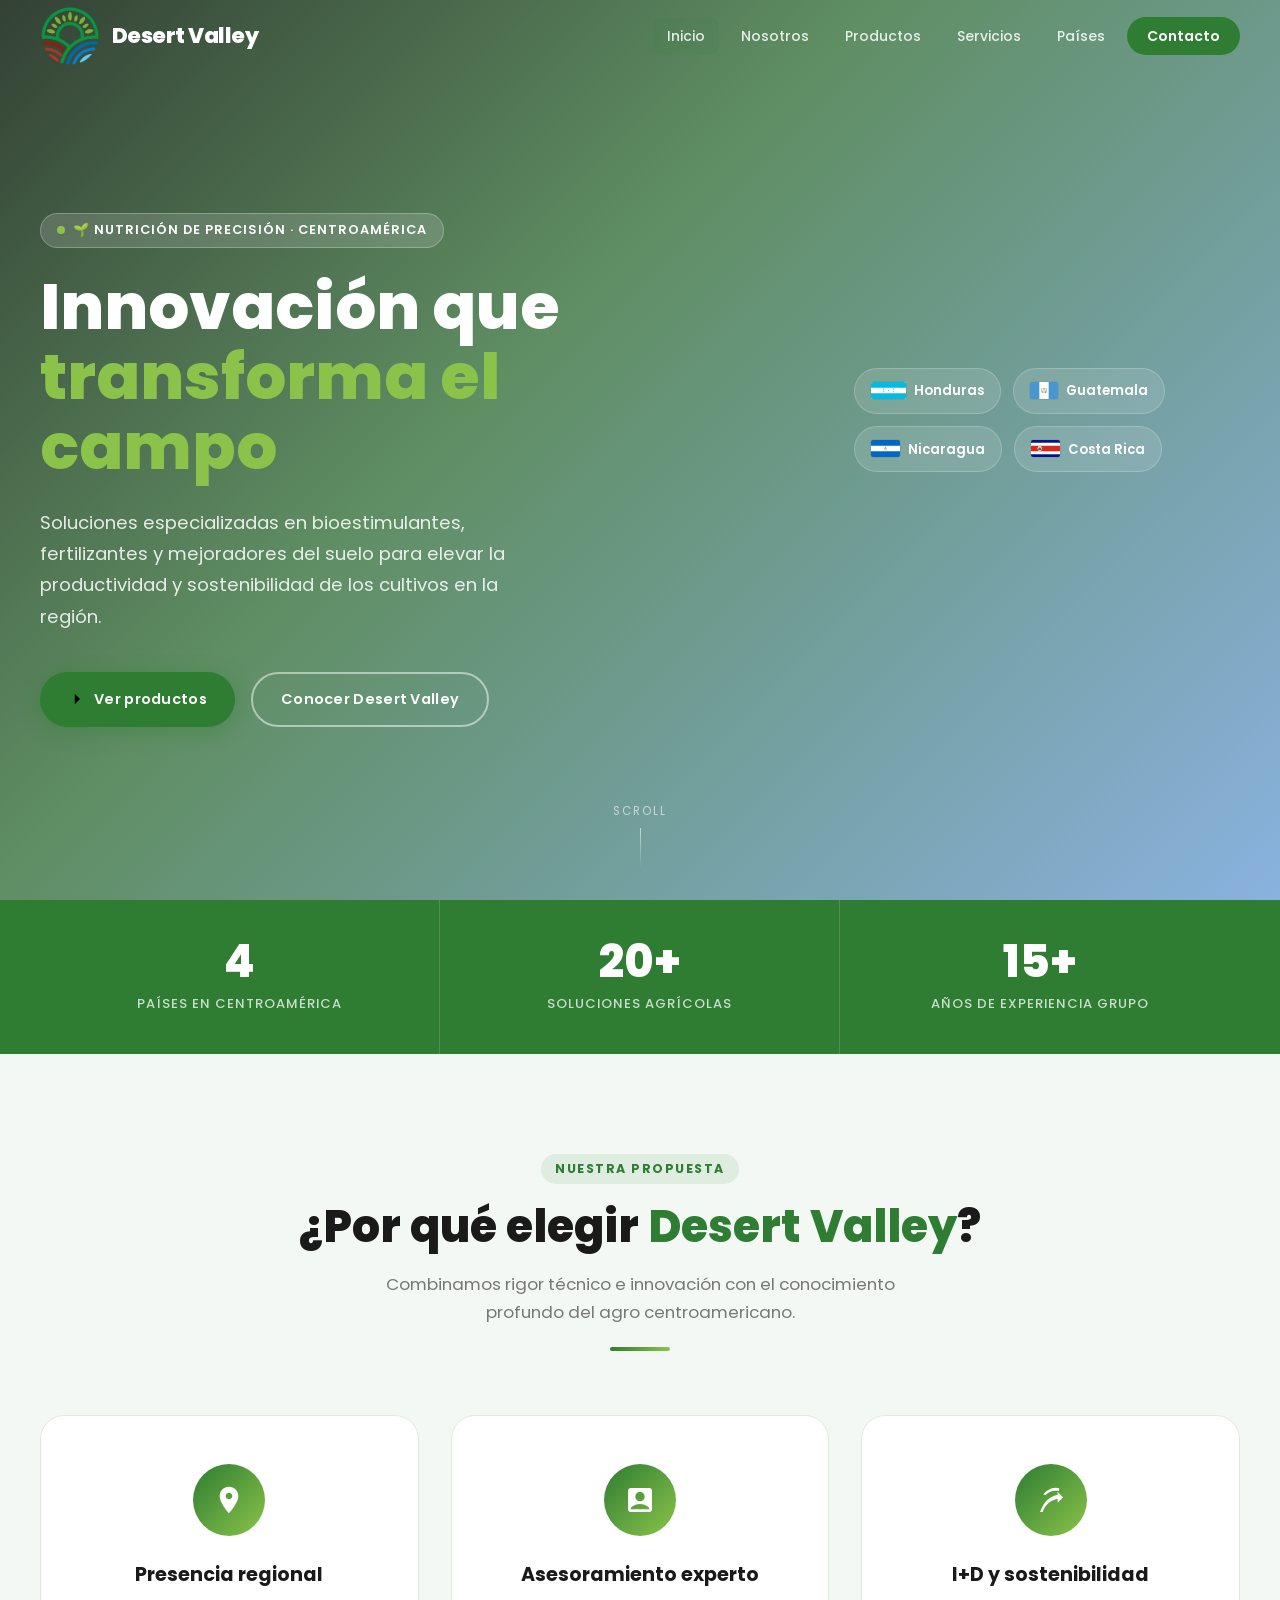
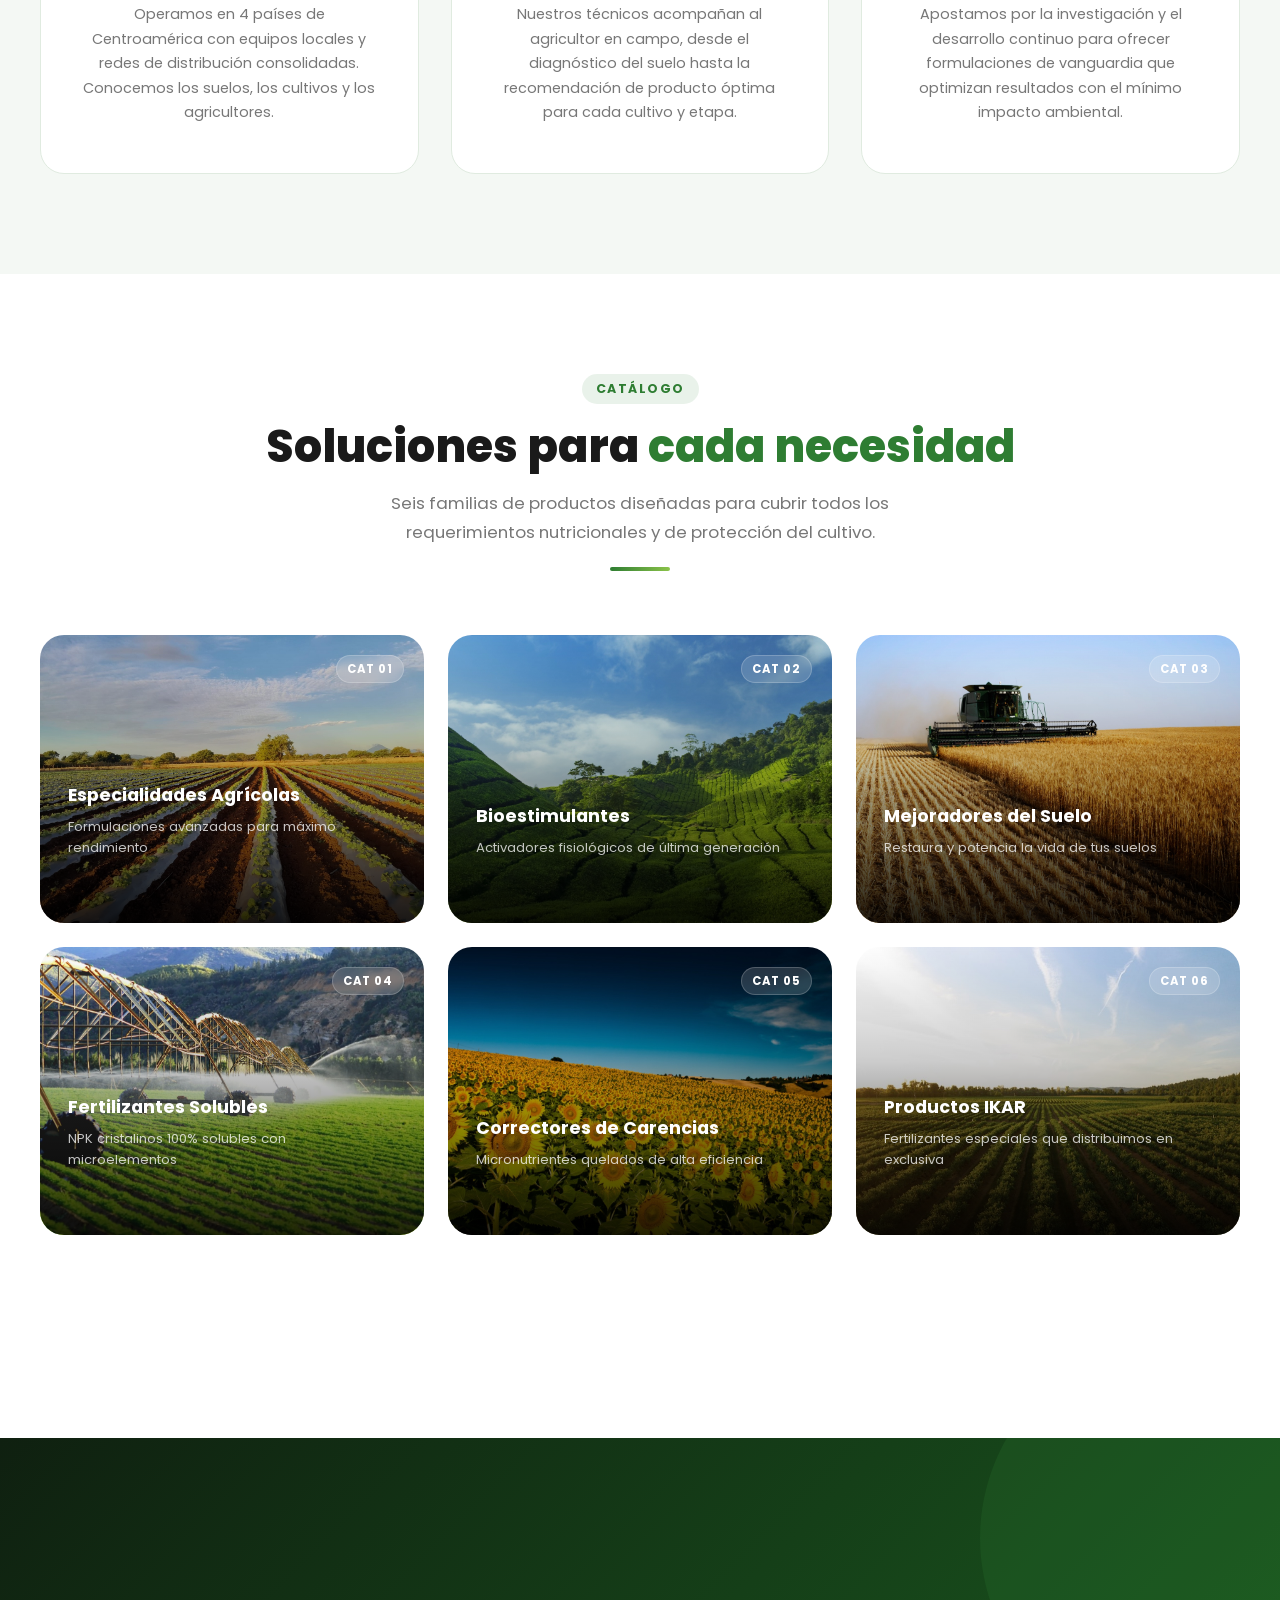
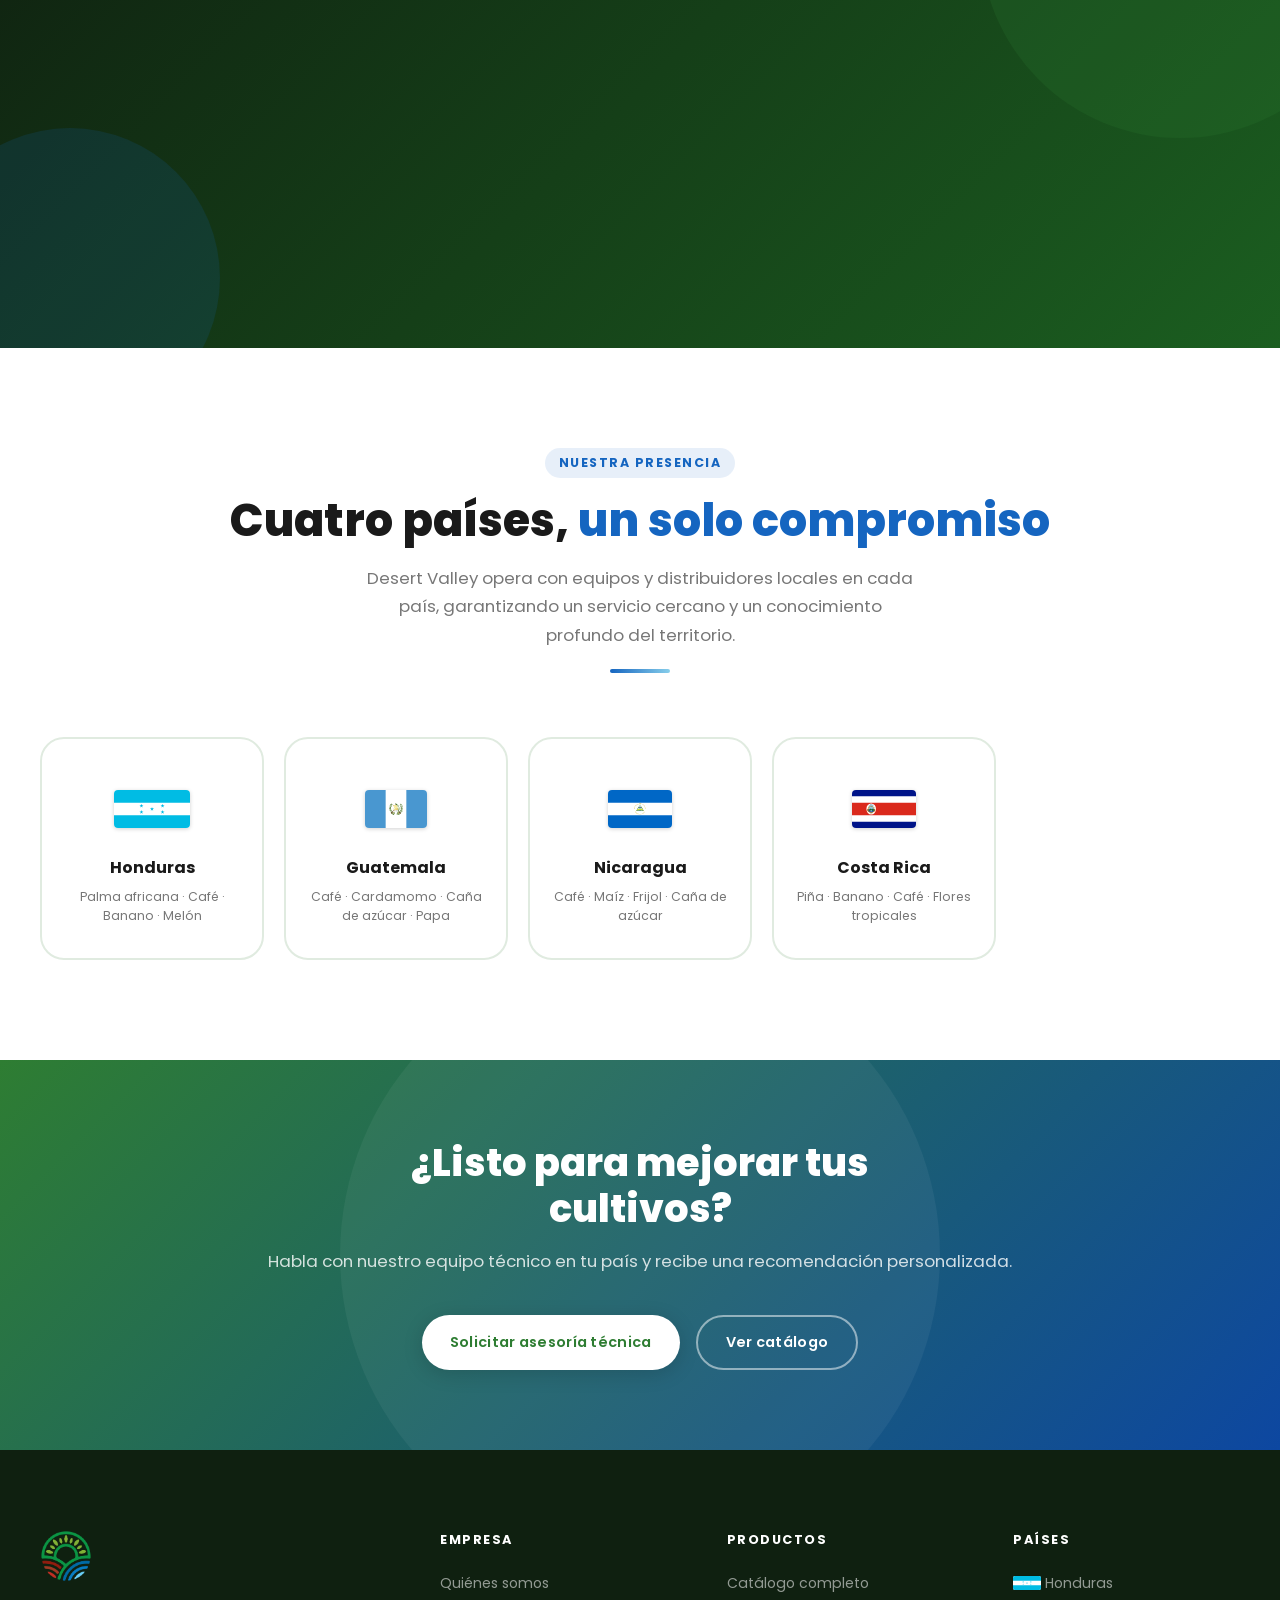
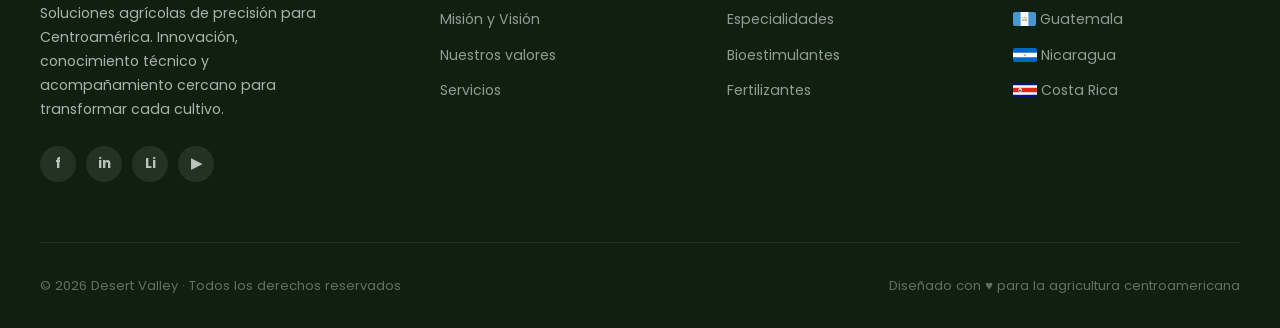
==== commit 98de07c4: "Inicio: 'Línea IKAR' -> 'Productos IKAR' Co-Authored-By: Claude Opus 4.8 <noreply@anthropic.com>" ====
--- a/index.html
+++ b/index.html
@@ -180,10 +180,10 @@
       </div>
 
       <div class="category-card reveal reveal-delay-3" data-goto-category="ikar">
-        <img src="categorias-img/ikar.jpg" alt="Línea IKAR" loading="lazy">
+        <img src="categorias-img/ikar.jpg" alt="Productos IKAR" loading="lazy">
         <div class="category-card-overlay">
           <span class="category-card-num">CAT 06</span>
-          <h3>Línea IKAR</h3>
+          <h3>Productos IKAR</h3>
           <p>Fertilizantes especiales que distribuimos en exclusiva</p>
           <span class="category-link">Ver productos →</span>
         </div>
